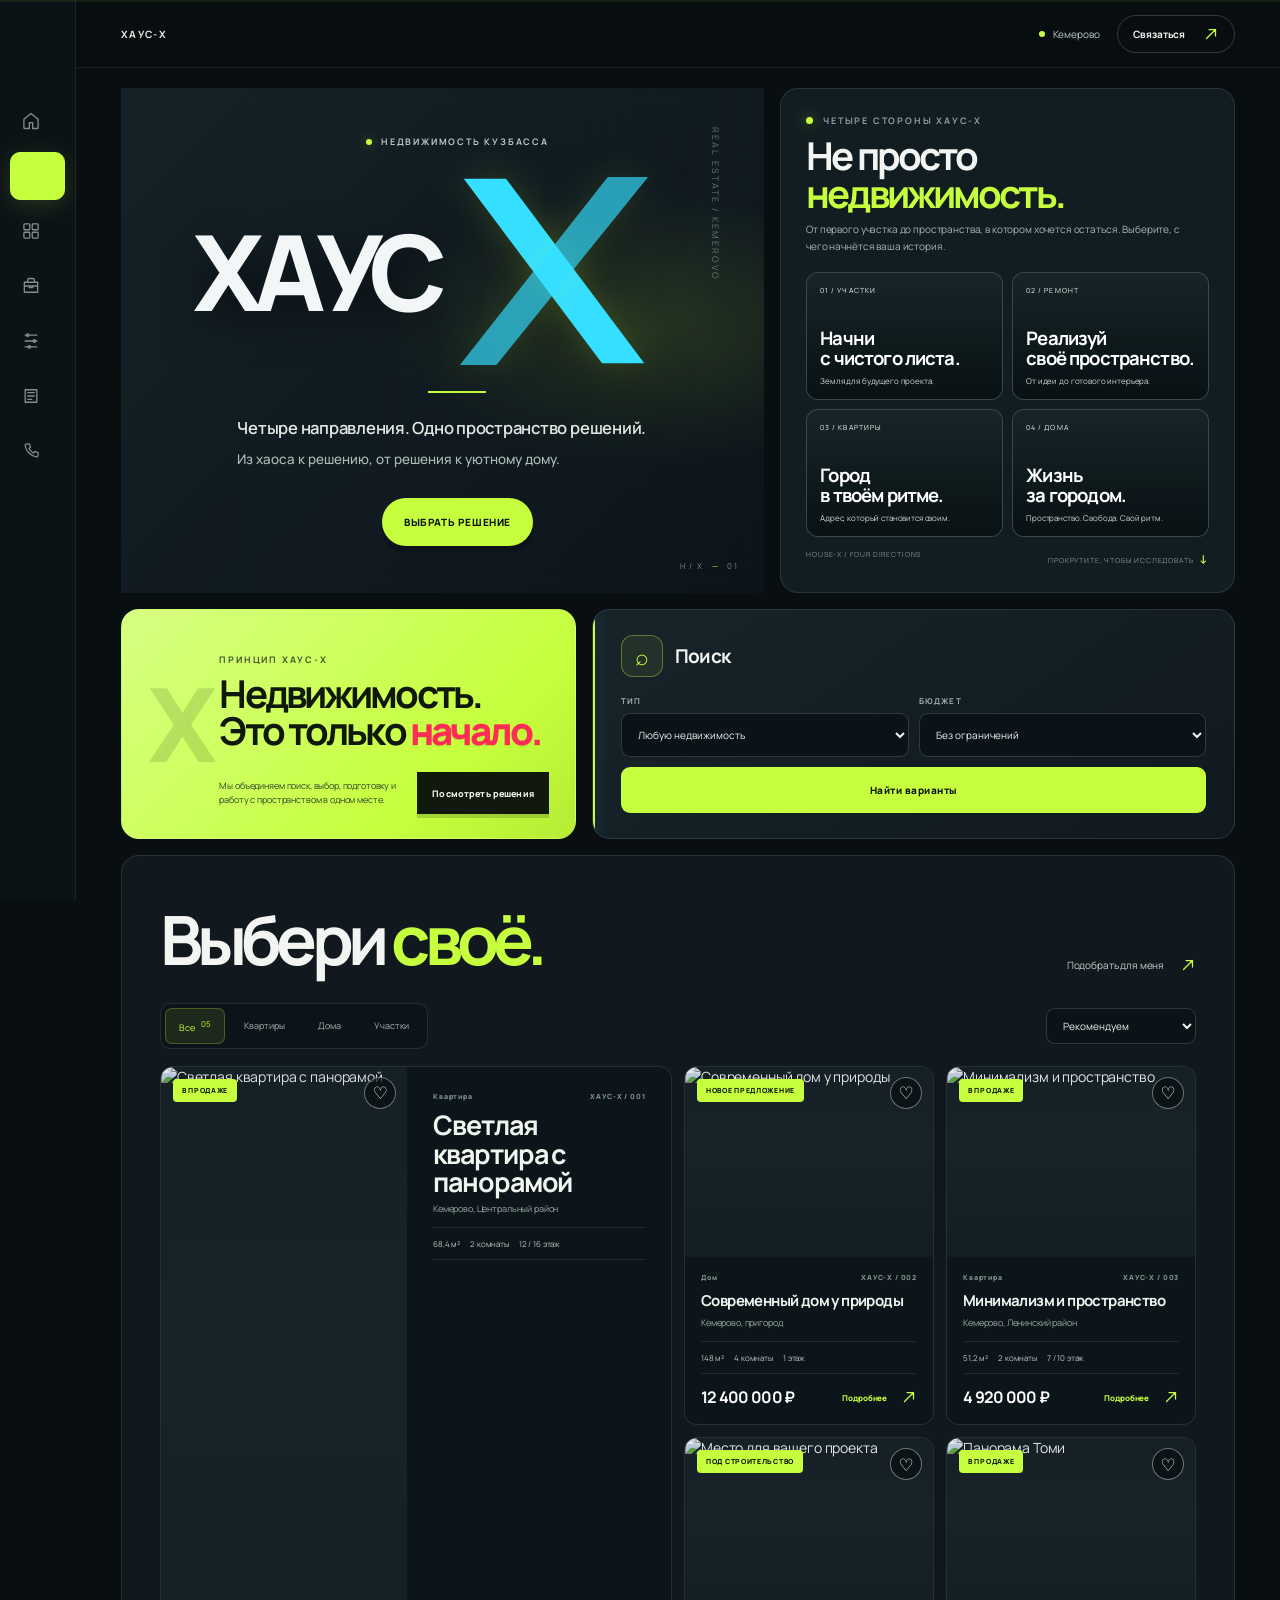
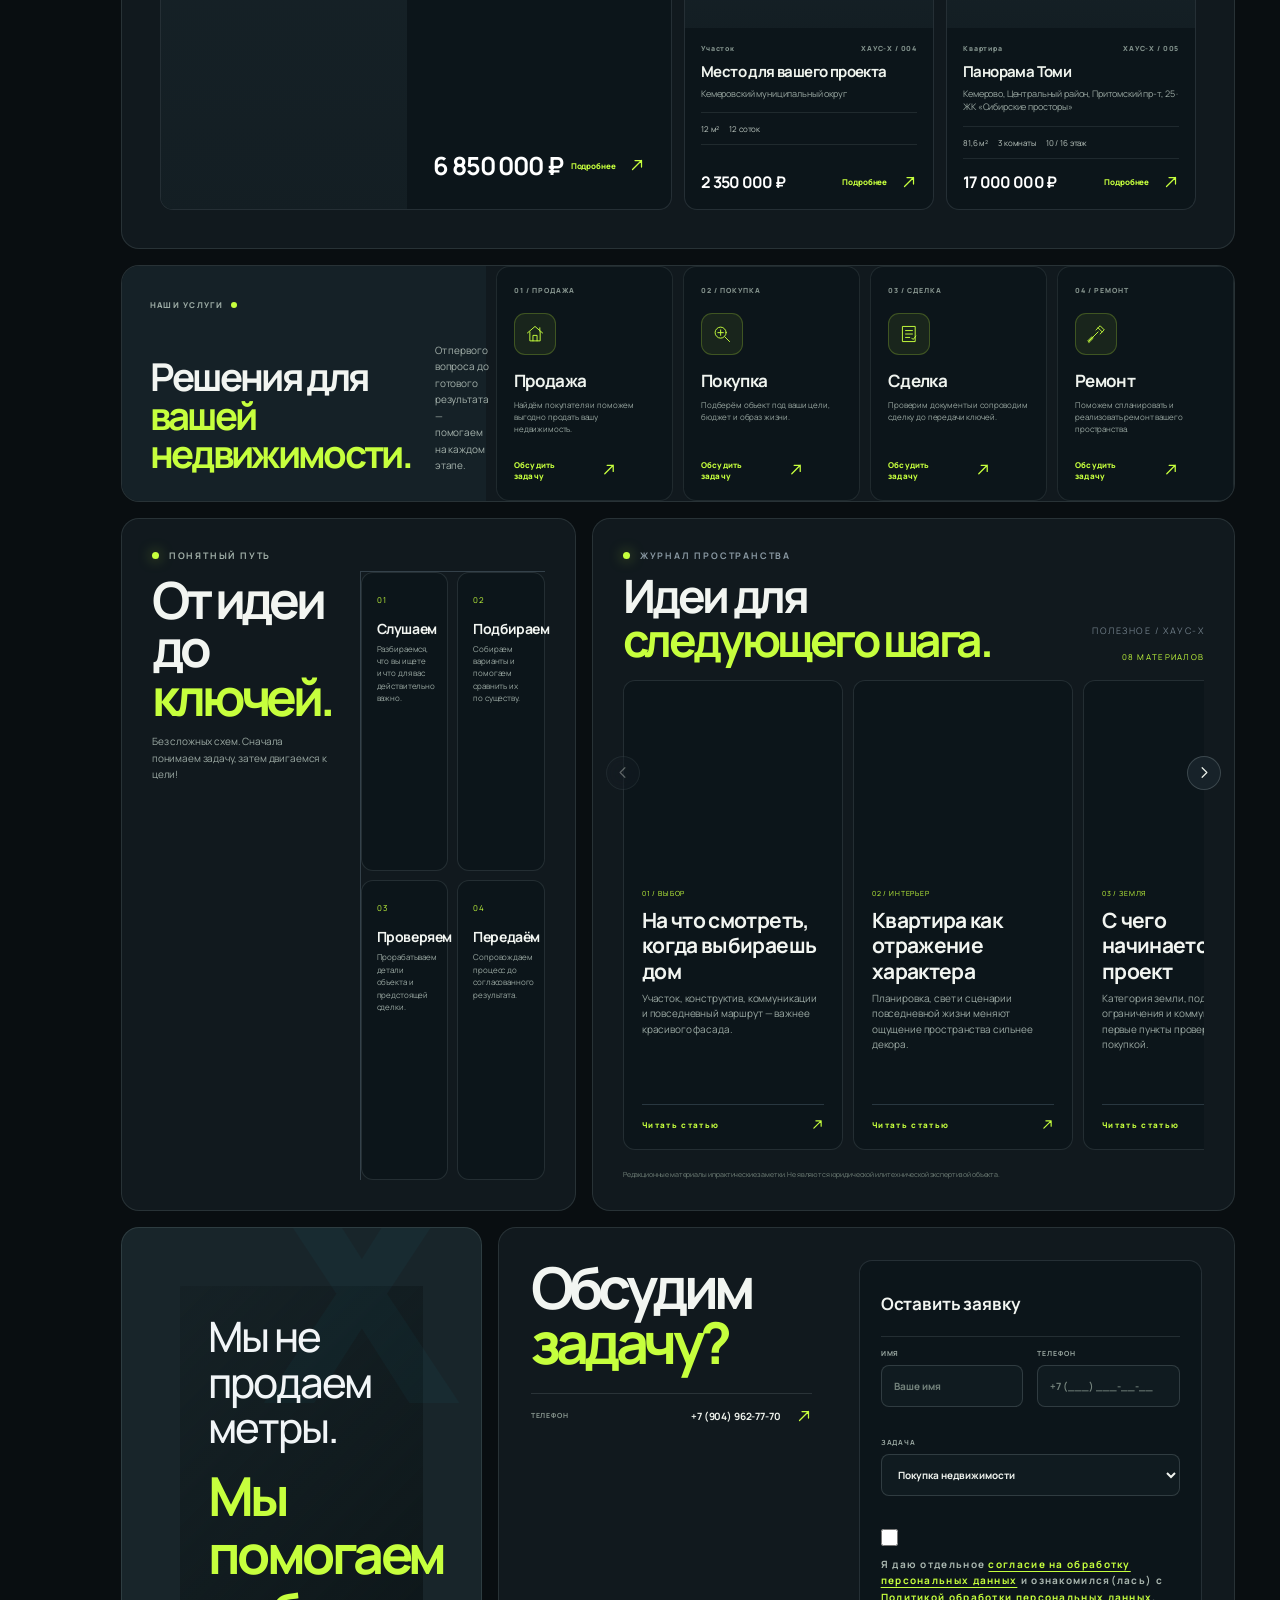
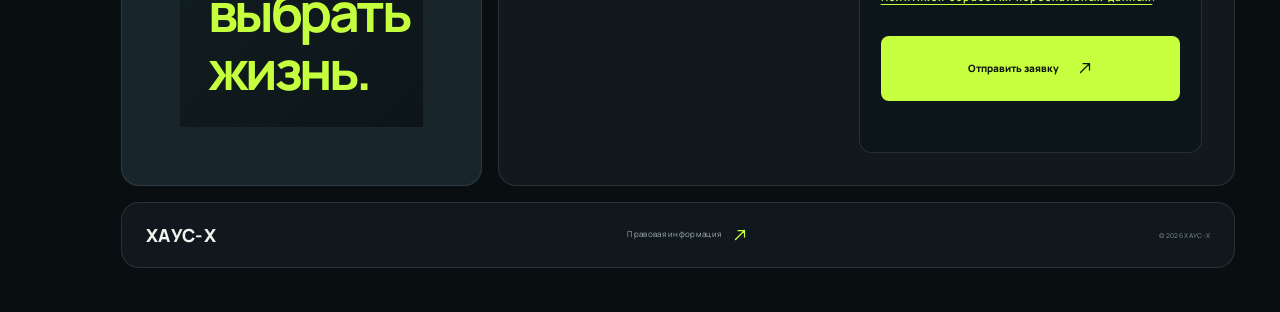
==== index.html @ 945c785b "Убрать отдельную кнопку со стрелкой из бокового меню" ====
<!doctype html>
<html lang="ru">
<head>
<meta charset="utf-8"><meta name="viewport" content="width=device-width, initial-scale=1">
<meta name="theme-color" content="#090e11">
<meta name="description" content="ХАУС-X — недвижимость в Кемерово и Кузбассе: покупка и продажа квартир, домов и земельных участков, сопровождение сделок и решения для ремонта.">
<meta property="og:type" content="website">
<meta property="og:locale" content="ru_RU">
<meta property="og:site_name" content="ХАУС-X">
<meta property="og:title" content="ХАУС-X — недвижимость в Кемерово и Кузбассе">
<meta property="og:description" content="Квартиры, дома и земельные участки. Помощь с покупкой, продажей, сделками и ремонтом.">
<meta property="og:url" content="https://redline142.github.io/house-x/">
<meta property="og:image:secure_url" content="https://redline142.github.io/house-x/social-preview.svg">
<meta property="og:image:type" content="image/svg+xml">
<meta property="og:image:width" content="1200">
<meta property="og:image:height" content="630">
<link rel="canonical" href="https://redline142.github.io/house-x/">
<title>ХАУС-X — недвижимость в Кемерово и Кузбассе: квартиры, дома, участки</title>
<link rel="preconnect" href="https://fonts.googleapis.com"><link rel="preconnect" href="https://fonts.gstatic.com" crossorigin>
<link href="https://fonts.googleapis.com/css2?family=Manrope:wght@400;500;600;700;800&display=swap" rel="stylesheet">
<link rel="stylesheet" href="styles.css?v=20261114-effects1">
<script src="properties.js?v=20261112-01" defer></script><script src="app.js?v=20261114-effects1" defer></script>
</head>
<body>
<div class="app-shell">
<aside class="sidebar">
 <a class="brand" href="#" aria-label="ХАУС-X"><span class="brand-word">ХАУС-X</span></a>
 
 <nav class="side-nav" id="mainNav">
  <a class="active" href="#overview"><svg class="nav-icon" viewBox="0 0 24 24" aria-hidden="true"><path d="m3.5 10 8.5-7 8.5 7v10a1 1 0 0 1-1 1h-5.5v-7h-4v7H4.5a1 1 0 0 1-1-1z"/></svg><span class="nav-label">Обзор</span> <span class="nav-dot"></span></a>
  <a href="#directions"><svg class="nav-icon" viewBox="0 0 24 24" aria-hidden="true"><circle cx="12" cy="12" r="8.5"/><path d="m14.8 9.2-2 5.6-5.6 2 2-5.6z"/></svg><span class="nav-label">Направления</span></a>
  <a href="#catalog"><svg class="nav-icon" viewBox="0 0 24 24" aria-hidden="true"><rect x="3.5" y="3.5" width="7" height="7" rx="1"/><rect x="13.5" y="3.5" width="7" height="7" rx="1"/><rect x="3.5" y="13.5" width="7" height="7" rx="1"/><rect x="13.5" y="13.5" width="7" height="7" rx="1"/></svg><span class="nav-label">Каталог</span> <b>05</b></a>
  <a href="#services"><svg class="nav-icon" viewBox="0 0 24 24" aria-hidden="true"><path d="M4 7.5h16v12H4zM8 7.5V5a2 2 0 0 1 2-2h4a2 2 0 0 1 2 2v2.5M4 12h16M10 12v2h4v-2"/></svg><span class="nav-label">Решения</span></a>
  <a href="#process"><svg class="nav-icon" viewBox="0 0 24 24" aria-hidden="true"><path d="M5 5h14M5 12h14M5 19h14"/><circle cx="8" cy="5" r="1.5"/><circle cx="16" cy="12" r="1.5"/><circle cx="10" cy="19" r="1.5"/></svg><span class="nav-label">Как работаем</span></a>
  <a href="#journal"><svg class="nav-icon" viewBox="0 0 24 24" aria-hidden="true"><path d="M5 4.5h14v15H5zM8 8h8M8 12h8M8 16h5"/></svg><span class="nav-label">Идеи</span></a>
  <a href="#contacts"><svg class="nav-icon" viewBox="0 0 24 24" aria-hidden="true"><path d="M7 3.5h3l1.5 4-2 1.5a15 15 0 0 0 5.5 5.5l1.5-2 4 1.5v3a2 2 0 0 1-2.2 2A16.5 16.5 0 0 1 5 5.7 2 2 0 0 1 7 3.5z"/></svg><span class="nav-label">Контакты</span></a>
 </nav>
 <div class="sidebar-bottom">
  <div class="side-help"><span class="online-dot"></span><b>На связи</b></div>
  <a class="side-phone" href="tel:+79049627770">+7 (904) 962-77-70 <svg class="ui-arrow" viewBox="0 0 16 16" aria-hidden="true" focusable="false"><path d="M3.5 12.5 12.5 3.5 M6 3.5h6.5V10" fill="none" stroke="currentColor" stroke-width="1.25" stroke-linecap="round" stroke-linejoin="round"/></svg></a>
  <div class="side-copy">© 2026 ХАУС-Х</div>
 </div>
</aside>
<div class="workspace">
<header class="topbar">
 <button class="menu-toggle" id="menuToggle" aria-label="Открыть меню" aria-expanded="false"><i></i><i></i></button>
 <div class="crumb"><span>ХАУС-Х</span></div>
 <div class="top-actions"><span class="city-chip"><i></i> Кемерово</span><a class="top-contact" href="#contacts">Связаться <svg class="ui-arrow" viewBox="0 0 16 16" aria-hidden="true" focusable="false"><path d="M3.5 12.5 12.5 3.5 M6 3.5h6.5V10" fill="none" stroke="currentColor" stroke-width="1.25" stroke-linecap="round" stroke-linejoin="round"/></svg></a></div>
</header>
<main id="overview" class="bento-home">
<section class="brand-hero brand-hero-centered">
 <div class="brand-hero-glow" aria-hidden="true"></div>
 <div class="brand-hero-copy">
  <span class="live-label"><i></i> НЕДВИЖИМОСТЬ КУЗБАССА</span>
  <h1 class="brand-lockup"><span class="brand-lockup-word">ХАУС</span><span class="photo-x" aria-label="X">
   <svg class="hero-x-mark" viewBox="0 0 100 100" role="img" aria-hidden="true" focusable="false">
    <path class="hero-x-stroke hero-x-stroke-a" d="M3 2 H25 L97 98 H75 Z"/>
    <path class="hero-x-stroke hero-x-stroke-b" d="M78 1 H99 L20 99 H1 Z"/>
   </svg>
  </span></h1>
  <span class="brand-hero-rule" aria-hidden="true"></span>
  <p>Четыре направления. Одно пространство решений.</p>
  <div class="brand-hero-tagline">Из хаоса к решению, от решения к уютному дому.</div>
  <a class="neon-button" href="#catalog">ВЫБРАТЬ РЕШЕНИЕ</a>
 </div>
 <span class="brand-hero-index" aria-hidden="true">H / X <i>—</i> 01</span>
</section>
<section class="direction-universe" id="directions">
 <div class="universe-heading"><div><span class="eyebrow"><i></i> ЧЕТЫРЕ СТОРОНЫ ХАУС-X</span><h2>Не просто<br><em>недвижимость.</em></h2></div><p>От первого участка до пространства, в котором хочется остаться. Выберите, с чего начнётся ваша история.</p></div>
 <div class="universe-grid">
  <a class="universe-card universe-land" href="#services"><span class="universe-index">01 / УЧАСТКИ</span><div><b>Начни<br>с чистого листа.</b><small>Земля для будущего проекта.</small></div></a>
  <a class="universe-card universe-reno" href="#services"><span class="universe-index">02 / РЕМОНТ</span><div><b>Реализуй<br>своё пространство.</b><small>От идеи до готового интерьера.</small></div></a>
  <a class="universe-card universe-flat" href="#catalog"><span class="universe-index">03 / КВАРТИРЫ</span><div><b>Город<br>в твоём ритме.</b><small>Адрес, который становится своим.</small></div></a>
  <a class="universe-card universe-house" href="#catalog"><span class="universe-index">04 / ДОМА</span><div><b>Жизнь<br>за городом.</b><small>Пространство. Свобода. Свой ритм.</small></div></a>
 </div>
 <div class="universe-foot"><span>HOUSE-X / FOUR DIRECTIONS</span><span>ПРОКРУТИТЕ, ЧТОБЫ ИССЛЕДОВАТЬ <b>↓</b></span></div>
</section>
<section class="manifesto-band">
 <div class="manifesto-mark">X</div><div class="manifesto-copy"><span class="eyebrow">ПРИНЦИП ХАУС-X</span><h2>Недвижимость.<br>Это только <em>начало.</em></h2></div><div class="manifesto-aside"><p>Мы объединяем поиск, выбор, подготовку и работу с пространством в одном месте.</p><a class="manifesto-cta" href="#services">Посмотреть решения</a></div>
</section>
<section class="quick-panel" aria-label="Быстрый поиск">
 <div class="quick-title"><span class="panel-icon">⌕</span><b>Поиск</b></div>
 <form class="quick-search" id="quickSearch">
  <label><small>ТИП</small><select id="quickType"><option value="all">Любую недвижимость</option><option value="Квартира">Квартиру</option><option value="Дом">Дом</option><option value="Участок">Участок</option></select></label>
  <label><small>БЮДЖЕТ</small><select id="quickPrice"><option value="all">Без ограничений</option><option value="5000000">До 5 млн ₽</option><option value="10000000">До 10 млн ₽</option><option value="20000000">До 20 млн ₽</option></select></label>
  <button class="search-submit" type="submit">Найти варианты</button>
 </form>
</section>
<section class="catalog-section" id="catalog">
 <div class="section-top"><div><h2>Выбери <em>своё.</em></h2></div><a class="all-link" href="#contacts">Подобрать для меня <svg class="ui-arrow" viewBox="0 0 16 16" aria-hidden="true" focusable="false"><path d="M3.5 12.5 12.5 3.5 M6 3.5h6.5V10" fill="none" stroke="currentColor" stroke-width="1.25" stroke-linecap="round" stroke-linejoin="round"/></svg></a></div>
 <div class="catalog-controls"><div class="filter-tabs" id="filterTabs"><button class="active" data-filter="all">Все <sup>05</sup></button><button data-filter="Квартира">Квартиры</button><button data-filter="Дом">Дома</button><button data-filter="Участок">Участки</button></div><div class="sort-wrap"><select id="sortSelect"><option value="default">Рекомендуем</option><option value="cheap">Сначала дешевле</option><option value="expensive">Сначала дороже</option></select></div></div>
 <div class="property-grid" id="propertyGrid"></div>
 
</section>
<section class="service-row" id="services">
 <div class="service-intro">
  <span class="service-kicker">НАШИ УСЛУГИ <i></i></span>
  <h2>Решения для<br><em>вашей недвижимости.</em></h2>
  <p>От первого вопроса до готового результата — помогаем на каждом этапе.</p>
 </div>
 <a class="service-tile" href="#contacts">
  <span class="service-number">01 / ПРОДАЖА</span>
  <span class="service-icon"><svg viewBox="0 0 32 32" aria-hidden="true"><path d="M5 14.5 16 5l11 9.5M8.5 13v13h15V13M13 26v-8h6v8M23 7v5"/></svg></span>
  <b>Продажа</b><small>Найдём покупателя и поможем выгодно продать вашу недвижимость.</small>
  <span class="service-link">Обсудить задачу <svg class="ui-arrow" viewBox="0 0 16 16" aria-hidden="true" focusable="false"><path d="M3.5 12.5 12.5 3.5 M6 3.5h6.5V10" fill="none" stroke="currentColor" stroke-width="1.25" stroke-linecap="round" stroke-linejoin="round"/></svg></span>
 </a>
 <a class="service-tile" href="#contacts">
  <span class="service-number">02 / ПОКУПКА</span>
  <span class="service-icon"><svg viewBox="0 0 32 32" aria-hidden="true"><circle cx="14" cy="14" r="8"/><path d="m20 20 7 7M14 10v8M10 14h8"/></svg></span>
  <b>Покупка</b><small>Подберём объект под ваши цели, бюджет и образ жизни.</small>
  <span class="service-link">Обсудить задачу <svg class="ui-arrow" viewBox="0 0 16 16" aria-hidden="true" focusable="false"><path d="M3.5 12.5 12.5 3.5 M6 3.5h6.5V10" fill="none" stroke="currentColor" stroke-width="1.25" stroke-linecap="round" stroke-linejoin="round"/></svg></span>
 </a>
 <a class="service-tile" href="#contacts">
  <span class="service-number">03 / СДЕЛКА</span>
  <span class="service-icon"><svg viewBox="0 0 32 32" aria-hidden="true"><path d="M7 5h18v22H7zM11 11h10M11 16h10M11 21h6M20 22l2 2 4-5"/></svg></span>
  <b>Сделка</b><small>Проверим документы и сопроводим сделку до передачи ключей.</small>
  <span class="service-link">Обсудить задачу <svg class="ui-arrow" viewBox="0 0 16 16" aria-hidden="true" focusable="false"><path d="M3.5 12.5 12.5 3.5 M6 3.5h6.5V10" fill="none" stroke="currentColor" stroke-width="1.25" stroke-linecap="round" stroke-linejoin="round"/></svg></span>
 </a>
 <a class="service-tile" href="#contacts">
  <span class="service-number">04 / РЕМОНТ</span>
  <span class="service-icon"><svg viewBox="0 0 32 32" aria-hidden="true"><path d="m19 7 6 6M6 26l13-13M16 10l6-6 6 6-6 6M5 27l-1-1 6-6 2 2-6 6z"/></svg></span>
  <b>Ремонт</b><small>Поможем спланировать и реализовать ремонт вашего пространства.</small>
  <span class="service-link">Обсудить задачу <svg class="ui-arrow" viewBox="0 0 16 16" aria-hidden="true" focusable="false"><path d="M3.5 12.5 12.5 3.5 M6 3.5h6.5V10" fill="none" stroke="currentColor" stroke-width="1.25" stroke-linecap="round" stroke-linejoin="round"/></svg></span>
 </a>
</section>
<section class="process-section" id="process">
 <div class="process-head"><span class="eyebrow"><i></i> ПОНЯТНЫЙ ПУТЬ</span><h2>От идеи<br>до <em>ключей.</em></h2><p>Без сложных схем. Сначала понимаем задачу, затем двигаемся к цели!</p></div>
 <div class="process-steps">
  <article><span>01</span><h3>Слушаем</h3><p>Разбираемся, что вы ищете и что для вас действительно важно.</p></article>
  <article><span>02</span><h3>Подбираем</h3><p>Собираем варианты и помогаем сравнить их по существу.</p></article>
  <article><span>03</span><h3>Проверяем</h3><p>Прорабатываем детали объекта и предстоящей сделки.</p></article>
  <article><span>04</span><h3>Передаём</h3><p>Сопровождаем процесс до согласованного результата.</p></article>
 </div>
</section>
<section class="journal-section" id="journal">
 <div class="journal-top"><div><span class="eyebrow"><i></i> ЖУРНАЛ ПРОСТРАНСТВА</span><a href="journal/" aria-label="Открыть все статьи журнала ХАУС-X" style="display:inline-block;color:inherit;text-decoration:none"><h2>Идеи для<br><em>следующего шага.</em></h2></a></div><div class="journal-tools"><span class="journal-note">ПОЛЕЗНОЕ / ХАУС-X</span><span class="journal-count" id="journalCount">08 МАТЕРИАЛОВ</span></div></div>
 <div class="journal-carousel" aria-label="Статьи журнала ХАУС-X">
  <button class="journal-control journal-prev" id="journalPrev" type="button" aria-label="Предыдущие статьи"><svg viewBox="0 0 24 24" aria-hidden="true"><path d="m15 18-6-6 6-6"/></svg></button>
  <div class="journal-track" id="journalTrack" tabindex="0"></div>
  <button class="journal-control journal-next" id="journalNext" type="button" aria-label="Следующие статьи"><svg viewBox="0 0 24 24" aria-hidden="true"><path d="m9 18 6-6-6-6"/></svg></button>
 </div>
 <div class="journal-disclaimer">Редакционные материалы и практические заметки. Не являются юридической или технической экспертизой объекта.</div>
</section>
<section class="about-strip" id="about"><div class="about-message"><h2><span>Мы не продаем метры.</span><em>Мы помогаем выбрать жизнь.</em></h2></div></section>
<section class="contact-panel" id="contacts">
 <div class="contact-copy"><h2>Обсудим <em>задачу?</em></h2><div class="contact-line"><span>ТЕЛЕФОН</span><a href="tel:+79049627770">+7 (904) 962-77-70 <svg class="ui-arrow" viewBox="0 0 16 16" aria-hidden="true" focusable="false"><path d="M3.5 12.5 12.5 3.5 M6 3.5h6.5V10" fill="none" stroke="currentColor" stroke-width="1.25" stroke-linecap="round" stroke-linejoin="round"/></svg></a></div></div>
 <form class="contact-form" id="contactForm"><div class="form-heading"><b>Оставить заявку</b></div><label>ИМЯ<input name="name" type="text" placeholder="Ваше имя" required minlength="2"></label><label>ТЕЛЕФОН<input name="phone" type="tel" placeholder="+7 (___) ___-__-__" required></label><label>ЗАДАЧА<select name="interest"><option>Покупка недвижимости</option><option>Продажа недвижимости</option><option>Сопровождение сделки</option><option>Другое</option></select></label><label class="form-consent"><input type="checkbox" name="personal_data_consent" required><span>Я даю отдельное <a href="consent.html" target="_blank" rel="noopener">согласие на обработку персональных данных</a> и ознакомился(лась) с <a href="privacy.html" target="_blank" rel="noopener">Политикой обработки персональных данных</a>.</span></label><button class="neon-button form-submit" type="submit">Отправить заявку <svg class="ui-arrow" viewBox="0 0 16 16" aria-hidden="true" focusable="false"><path d="M3.5 12.5 12.5 3.5 M6 3.5h6.5V10" fill="none" stroke="currentColor" stroke-width="1.25" stroke-linecap="round" stroke-linejoin="round"/></svg></button><div class="form-feedback" id="formFeedback" role="status"></div></form>
</section>
<footer class="footer"><div class="footer-brand"><span class="footer-word">ХАУС-X</span></div><a href="legal.html">Правовая информация <svg class="ui-arrow" viewBox="0 0 16 16" aria-hidden="true" focusable="false"><path d="M3.5 12.5 12.5 3.5 M6 3.5h6.5V10" fill="none" stroke="currentColor" stroke-width="1.25" stroke-linecap="round" stroke-linejoin="round"/></svg></a><small>© 2026 ХАУС-Х</small></footer>
</main>
</div>
<button class="back-to-top" id="backToTop" type="button" aria-label="Наверх" title="Наверх"><svg viewBox="0 0 24 24" aria-hidden="true"><path d="m6 14 6-6 6 6"/></svg></button>
<div class="modal" id="propertyModal" aria-hidden="true"><div class="modal-backdrop" data-close></div><div class="modal-panel" role="dialog" aria-modal="true" aria-labelledby="modalTitle"><button class="modal-close" data-close aria-label="Закрыть">×</button><div id="modalContent"></div></div></div>
</body></html>
---- styles.css ----
:root{--bg:#0b0e12;--panel:#12171e;--panel2:#171e26;--line:#252e38;--text:#f1f5f7;--muted:#87939d;--blue:#38d9ff;--acid:#c6ff3d;--font:'Space Grotesk',Manrope,Arial,sans-serif}
*{box-sizing:border-box}html{scroll-behavior:smooth;scroll-padding-top:95px}body{margin:0;background:var(--bg);color:var(--text);font-family:var(--font);font-size:14px;-webkit-font-smoothing:antialiased}a{color:inherit;text-decoration:none}button,input,select,textarea{font:inherit}.app-shell{min-height:100vh}.sidebar{position:fixed;z-index:30;inset:0 auto 0 0;width:244px;background:#0e1217;border-right:1px solid var(--line);padding:29px 20px 20px;display:flex;flex-direction:column}.brand{display:flex;align-items:center;gap:12px;padding:0 5px 48px}.brand-symbol{width:39px;height:39px;border:1px solid var(--blue);color:var(--blue);display:grid;place-items:center;font-size:21px;font-weight:700;position:relative;letter-spacing:-5px;padding-right:4px}.brand-symbol span{color:var(--acid);font-size:15px;position:absolute;right:3px;bottom:2px}.brand-word{font-weight:800;font-size:17px;letter-spacing:.11em}.brand-word>span,.footer-brand>span{color:var(--blue)}.brand-word small,.footer-brand small{display:block;font-size:8px;letter-spacing:.16em;color:#64717c;font-weight:600;margin-top:5px}.side-caption,.section-kicker,.live-label,.feature-kicker,.sort-wrap>span,.catalog-foot,.tile-no,.contact-line>span,.contact-form label,.form-heading span{font-size:9px;letter-spacing:.13em;font-weight:700;color:#73808b}.side-caption{padding:0 10px 15px}.side-nav{display:grid;gap:6px}.side-nav a{height:46px;padding:0 12px;display:flex;align-items:center;gap:13px;color:#8e9aa5;font-size:12px;border:1px solid transparent;transition:.2s}.side-nav a:hover,.side-nav a.active{background:#171f27;border-color:#27343e;color:#fff}.side-nav a.active{box-shadow:inset 2px 0 var(--acid)}.side-nav a i{font-style:normal;font-size:17px;width:20px;text-align:center;color:var(--blue)}.side-nav a b{margin-left:auto;font-size:9px;color:var(--acid);background:#c6ff3d14;padding:4px 6px}.nav-dot{width:6px;height:6px;background:var(--acid);border-radius:50%;margin-left:auto}.sidebar-bottom{margin-top:auto}.side-help{display:flex;align-items:center;gap:10px;padding:14px 11px;border:1px solid var(--line);background:#121820}.online-dot,.city-chip i,.live-label i,.catalog-foot i{width:7px;height:7px;border-radius:50%;background:var(--acid);box-shadow:0 0 10px #c6ff3d88;display:inline-block}.side-help b,.side-help small{display:block}.side-help b{font-size:11px}.side-help small{font-size:9px;color:var(--muted);margin-top:3px}.side-phone{display:flex;justify-content:space-between;padding:17px 4px 15px;font-size:11px;font-weight:700}.side-phone span{color:var(--blue)}.side-copy{padding:13px 4px 0;border-top:1px solid var(--line);font-size:8px;color:#65717b;letter-spacing:.1em}.workspace{margin-left:244px;min-height:100vh}.topbar{height:76px;border-bottom:1px solid var(--line);display:flex;align-items:center;justify-content:space-between;padding:0 4.2%;background:#0e1217;position:sticky;top:0;z-index:20}.crumb{font-size:11px;color:#9aa6b0}.crumb span{color:#fff;font-weight:700}.crumb b{color:#46515b;padding:0 10px}.top-actions{display:flex;align-items:center;gap:22px}.city-chip{font-size:10px;color:#a9b4bc;display:flex;align-items:center;gap:8px}.city-chip i{width:6px;height:6px}.top-contact{font-size:10px;font-weight:700;border:1px solid #34414b;padding:10px 14px}.top-contact span{color:var(--blue);padding-left:9px}.menu-toggle{display:none}main{max-width:1600px;margin:0 auto;padding:0 4.2%}.welcome-grid{display:grid;grid-template-columns:1.55fr .85fr;gap:14px;padding-top:25px}.welcome-card{min-height:370px;background:#121a22;border:1px solid #26343d;position:relative;overflow:hidden;padding:36px 40px}.welcome-top{display:flex;justify-content:space-between;position:relative;z-index:2}.live-label{color:#a4b1ba;display:flex;align-items:center;gap:9px}.live-label i{width:6px;height:6px}.welcome-index{font-size:9px;color:#61717d;letter-spacing:.15em}.welcome-card h1{font-size:clamp(49px,6vw,82px);line-height:.95;letter-spacing:-.075em;margin:47px 0 15px;position:relative;z-index:2;font-weight:700}.welcome-card h1 span{color:var(--blue)}.welcome-card p{font-size:12px;line-height:1.7;color:#9aa8b2;margin:0;position:relative;z-index:2}.neon-button{display:inline-flex;align-items:center;gap:30px;background:var(--acid);color:#10150d;padding:15px 18px;font-size:10px;font-weight:800;border:0;cursor:pointer;transition:transform .2s,box-shadow .2s;position:relative;z-index:2}.neon-button:hover{transform:translateY(-2px);box-shadow:0 0 25px #c6ff3d35}.neon-button b{font-size:17px;font-weight:500}.welcome-card>.neon-button{margin-top:24px}.welcome-orbit{position:absolute;border:1px solid #36d9ff20;border-radius:50%;width:390px;height:390px;right:-80px;top:30px}.orbit-two{width:280px;height:280px;right:-25px;top:85px;border-color:#c6ff3d1c}.welcome-cross{position:absolute;right:75px;top:90px;color:var(--acid);font-size:32px;opacity:.8}.side-feature{position:relative;min-height:370px;overflow:hidden;background:#26343a}.feature-photo{position:absolute;inset:0;background:url('https://images.unsplash.com/photo-1600607687939-ce8a6c25118c?auto=format&fit=crop&w=1000&q=85') center/cover;filter:saturate(.65)}.feature-overlay{position:absolute;inset:0;background:linear-gradient(0deg,#0b1117ed 0%,#0b111750 70%,#0b111730)}.feature-content{position:absolute;inset:auto 25px 26px}.feature-kicker{color:var(--blue)}.feature-content strong{display:block;font-size:30px;line-height:1.07;letter-spacing:-.05em;margin:14px 0 19px}.feature-content strong em{font-style:normal;color:var(--acid)}.feature-content>a{font-size:10px;font-weight:700}.feature-content>a b{color:var(--blue);padding-left:8px}.feature-mark{position:absolute;right:20px;top:20px;font-size:10px;letter-spacing:.15em;color:#fff;background:#0b111788;padding:8px}.quick-panel{margin-top:15px;padding:21px 24px;background:#141a21;border:1px solid var(--line);display:grid;grid-template-columns:230px 1fr;gap:24px;align-items:center}.quick-title{display:flex;align-items:center;gap:13px}.panel-icon{width:38px;height:38px;border:1px solid #31515c;color:var(--blue);display:grid;place-items:center;font-size:25px}.quick-title b,.quick-title small{display:block}.quick-title b{font-size:13px}.quick-title small{font-size:9px;color:var(--muted);margin-top:5px}.quick-search{display:grid;grid-template-columns:1fr 1fr auto;gap:12px;align-items:end}.quick-search label{display:flex;flex-direction:column;gap:7px}.quick-search label small{font-size:8px;color:#71808b;letter-spacing:.13em;font-weight:700}.quick-search select,.sort-wrap select{height:42px;width:100%;background:#0d1217;border:1px solid #303a44;color:#e3e9ed;padding:0 12px;outline:0;font-size:11px}.quick-search select:focus,.sort-wrap select:focus{border-color:var(--blue)}.search-submit{height:42px;border:0;background:var(--blue);color:#061218;padding:0 17px;font-size:10px;font-weight:800;cursor:pointer;display:flex;align-items:center;gap:23px}.search-submit b{font-size:16px}.catalog-section{padding:72px 0 54px}.section-top{display:flex;align-items:flex-end;justify-content:space-between;margin-bottom:26px}.section-kicker{display:flex;align-items:center;gap:9px;color:#82909b}.section-kicker>span{height:2px;width:18px;background:var(--acid)}h2{font-size:clamp(32px,4vw,48px);letter-spacing:-.065em;line-height:1.04;margin:14px 0 8px}.section-top h2 em,.service-intro h2 em,.about-strip h2 em,.contact-copy h2 em{font-style:normal;color:var(--blue)}.section-top p,.service-intro p,.contact-copy>p{font-size:11px;color:#82909b;line-height:1.7;margin:0}.all-link{font-size:10px;color:#87949e;padding-bottom:6px}.all-link b{color:var(--acid);padding-left:8px}.catalog-controls{display:flex;align-items:center;justify-content:space-between;border-bottom:1px solid var(--line);margin-bottom:17px}.filter-tabs{display:flex;gap:7px}.filter-tabs button{background:transparent;border:1px solid transparent;color:#87939d;padding:10px 13px;font-size:10px;cursor:pointer}.filter-tabs button.active{color:var(--acid);border-color:#3b4c31;background:#c6ff3d0c}.filter-tabs sup{font-size:8px;margin-left:4px}.sort-wrap{display:flex;align-items:center;gap:10px}.sort-wrap>span{font-size:8px}.sort-wrap select{height:32px;width:auto;min-width:140px;font-size:9px}.property-grid{display:grid;grid-template-columns:repeat(3,minmax(0,1fr));gap:14px}.property-card{background:#141a21;border:1px solid #27313a;min-width:0;cursor:pointer;transition:border-color .2s,transform .2s;position:relative}.property-card:hover{border-color:#4a8491;transform:translateY(-3px)}.property-image{height:190px;position:relative;overflow:hidden;background:#1e2930}.property-image img{width:100%;height:100%;object-fit:cover;filter:saturate(.75);transition:transform .4s}.property-card:hover .property-image img{transform:scale(1.04)}.property-tag{position:absolute;left:12px;top:12px;background:var(--acid);color:#0b1008;font-size:8px;font-weight:800;padding:7px 9px;text-transform:uppercase}.property-fav{position:absolute;right:11px;top:10px;width:31px;height:31px;background:#0b1117d9;border:1px solid #64727a;color:#fff;font-size:18px;cursor:pointer}.property-fav.selected{color:var(--acid);border-color:var(--acid)}.property-info{padding:17px 17px 16px}.property-meta{display:flex;justify-content:space-between;color:#71808b;font-size:8px;font-weight:700;letter-spacing:.1em}.property-title{font-size:16px;letter-spacing:-.04em;margin:11px 0 5px}.property-location{font-size:9px;color:#8b98a2}.property-specs{display:flex;gap:14px;border-top:1px solid #27313a;border-bottom:1px solid #27313a;padding:11px 0;margin:13px 0;color:#9eabb4;font-size:9px}.property-price-row{display:flex;align-items:center;justify-content:space-between}.property-price{font-size:16px;letter-spacing:-.04em}.property-more{font-size:9px;color:var(--blue);font-weight:700}.catalog-foot{display:flex;justify-content:space-between;margin-top:19px;color:#64727d;font-size:8px}.catalog-foot i{width:5px;height:5px;margin-right:7px}.catalog-foot b{color:var(--acid);padding-left:6px}.empty-state{grid-column:1/-1;padding:40px;border:1px dashed #34424d;color:#9aa7b1;text-align:center;font-size:12px}.service-row{display:grid;grid-template-columns:1.3fr repeat(3,1fr);gap:10px;padding:30px 0 60px;border-top:1px solid var(--line)}.service-intro{padding:9px 22px 0 0}.service-intro h2{font-size:34px}.service-intro p{max-width:260px;margin-top:12px}.service-tile{min-height:174px;padding:17px;background:#141a21;border:1px solid #27313a;position:relative;display:flex;flex-direction:column;align-items:flex-start;transition:border-color .2s}.service-tile:hover{border-color:var(--acid)}.tile-no{font-size:8px}.service-tile>i{font-style:normal;color:var(--blue);font-size:26px;margin:12px 0}.service-tile>b{font-size:14px}.service-tile>small{font-size:9px;color:#83909a;margin-top:5px}.tile-arrow{position:absolute;right:15px;bottom:14px;color:var(--acid)}.about-strip{display:grid;grid-template-columns:90px 1fr 1fr;gap:22px;align-items:center;padding:28px 30px;background:#111820;border:1px solid #28343e;margin-bottom:60px}.about-stamp{width:68px;height:68px;border:1px solid var(--blue);color:var(--blue);display:grid;place-items:center;font-size:24px;font-weight:700;letter-spacing:-.1em}.about-stamp span{color:var(--acid)}.about-strip h2{font-size:29px;margin-bottom:0}.about-strip>p{font-size:10px;line-height:1.8;color:#8c99a3;margin:0}.contact-panel{display:grid;grid-template-columns:1fr 1fr;gap:10%;padding:44px;background:#121a21;border:1px solid #293842;margin-bottom:35px}.contact-copy h2{font-size:45px}.contact-copy>p{max-width:350px;margin:14px 0 28px}.contact-line{display:flex;justify-content:space-between;max-width:330px;padding:13px 0;border-top:1px solid #2a353e}.contact-line>span{font-size:8px}.contact-line>a,.contact-line>b{font-size:10px}.contact-line>a{color:var(--blue)}.contact-form{display:grid;grid-template-columns:1fr 1fr;gap:12px 14px}.form-heading{grid-column:1/-1;display:flex;justify-content:space-between;align-items:center;padding-bottom:12px;border-bottom:1px solid #2a353e}.form-heading>b{font-size:16px}.form-heading span{font-size:8px;color:var(--acid)}.contact-form label{display:flex;flex-direction:column;gap:7px;font-size:8px}.contact-form label:nth-of-type(3),.contact-form label:nth-of-type(4){grid-column:1/-1}.contact-form input,.contact-form select,.contact-form textarea{width:100%;background:#0b1117;border:1px solid #303b45;color:#e7edf1;padding:11px;outline:0;font-size:10px;resize:vertical}.contact-form input:focus,.contact-form select:focus,.contact-form textarea:focus{border-color:var(--blue)}.form-submit{grid-column:1/-1;justify-content:space-between}.form-note,.form-feedback{grid-column:1/-1;font-size:8px;color:#6f7d87;line-height:1.6;margin:0}.form-feedback{color:var(--acid)}.footer{border-top:1px solid var(--line);padding:24px 0 30px;display:flex;align-items:center;justify-content:space-between;color:#63717b;font-size:8px;letter-spacing:.1em}.footer-brand{font-size:16px;font-weight:800;color:#fff;letter-spacing:.1em}.footer-brand small{font-size:7px}.footer>a{color:#82909b}.modal{position:fixed;inset:0;z-index:80;display:none;align-items:center;justify-content:center;padding:20px}.modal.open{display:flex}.modal-backdrop{position:absolute;inset:0;background:#020609d9;backdrop-filter:blur(7px)}.modal-panel{position:relative;width:min(760px,100%);max-height:90vh;overflow:auto;background:#121a21;border:1px solid #3a4b56}.modal-close{position:absolute;right:12px;top:12px;z-index:2;width:36px;height:36px;border:1px solid #4a5963;background:#0c1218;color:#fff;font-size:23px;cursor:pointer}.modal-hero{height:290px}.modal-hero img{width:100%;height:100%;object-fit:cover}.modal-body{padding:25px 30px 30px}.modal-body h2{font-size:32px}.modal-body p{font-size:11px;line-height:1.8;color:#9aa7b0}.modal-facts{display:flex;gap:18px;padding:14px 0;border-block:1px solid #2a353e;font-size:10px;color:#aab5bd}.modal-price{font-size:23px;font-weight:700;margin:16px 0}.modal-actions{display:flex;gap:18px;align-items:center;margin-top:20px}.modal-actions .btn{background:var(--acid);color:#111;padding:13px 17px;font-size:10px}.modal-actions .phone-action{font-size:10px;color:var(--blue)}.no-scroll{overflow:hidden}
@media(max-width:1100px){.sidebar{width:210px}.workspace{margin-left:210px}.welcome-card{padding:29px}.welcome-card h1{font-size:60px}.quick-panel{grid-template-columns:1fr;gap:15px}.service-row{grid-template-columns:repeat(3,1fr)}.service-intro{grid-column:1/-1}.about-strip{grid-template-columns:70px 1fr}.about-strip>p{grid-column:2}.contact-panel{gap:5%;padding:30px}}
@media(max-width:760px){.sidebar{transform:translateX(-100%);transition:transform .25s;width:260px;box-shadow:20px 0 50px #0008}.sidebar.open{transform:translateX(0)}.workspace{margin-left:0}.topbar{height:64px;padding:0 18px}.menu-toggle{display:flex;flex-direction:column;gap:5px;background:none;border:0;padding:8px}.menu-toggle i{width:20px;height:2px;background:var(--blue)}.crumb{font-size:9px}.top-actions{gap:10px}.city-chip{font-size:0}.city-chip i{width:7px;height:7px}.top-contact{padding:8px 10px;font-size:9px}main{padding:0 16px}.welcome-grid{grid-template-columns:1fr;padding-top:14px;gap:10px}.welcome-card{min-height:350px;padding:25px}.welcome-card h1{font-size:clamp(52px,12vw,75px);margin-top:48px}.welcome-orbit{right:-190px}.welcome-cross{right:35px}.side-feature{min-height:235px}.feature-content{left:20px;bottom:20px}.feature-content strong{font-size:25px}.quick-panel{padding:18px}.quick-search{grid-template-columns:1fr 1fr}.search-submit{grid-column:1/-1;justify-content:space-between}.catalog-section{padding:53px 0 35px}.section-top{align-items:flex-start;flex-direction:column;gap:15px}.section-top h2{font-size:39px}.all-link{font-size:9px}.catalog-controls{align-items:flex-start;flex-direction:column;gap:10px;padding-bottom:12px}.filter-tabs{width:100%;overflow:auto}.filter-tabs button{white-space:nowrap;padding:9px 10px}.sort-wrap{align-self:flex-end}.property-grid{grid-template-columns:1fr 1fr;gap:9px}.property-image{height:145px}.property-info{padding:12px}.property-title{font-size:13px;line-height:1.3}.property-location{font-size:8px;min-height:22px}.property-specs{gap:7px;font-size:8px;flex-wrap:wrap;padding:9px 0;margin:10px 0}.property-price{font-size:13px}.property-more{font-size:8px}.property-meta{font-size:7px}.property-tag{font-size:7px;padding:5px 7px}.property-fav{width:27px;height:27px}.catalog-foot{font-size:7px}.service-row{grid-template-columns:1fr 1fr;padding:25px 0 40px}.service-intro{grid-column:1/-1}.service-intro h2{font-size:31px}.service-tile{min-height:155px}.about-strip{grid-template-columns:1fr;gap:14px;padding:23px}.about-stamp{width:53px;height:53px;font-size:19px}.about-strip>p{grid-column:auto}.about-strip h2{font-size:25px}.contact-panel{grid-template-columns:1fr;gap:28px;padding:23px}.contact-copy h2{font-size:39px}.contact-form{gap:10px}.footer{flex-wrap:wrap;gap:17px}.footer-brand{width:100%}.footer>span{width:100%}.modal{padding:10px}.modal-hero{height:200px}.modal-body{padding:20px}.modal-body h2{font-size:25px}.modal-actions{align-items:flex-start;flex-direction:column}}
@media(max-width:390px){.property-grid{grid-template-columns:1fr}.property-image{height:190px}.quick-search{grid-template-columns:1fr}.search-submit{grid-column:auto}.welcome-card h1{font-size:51px}.crumb b{padding:0 5px}}

/* Cleaner, quieter interface */
.side-help{gap:9px;min-height:43px}.side-help b{font-size:12px}.brand{padding-bottom:58px}
.welcome-card{padding:42px 44px}.welcome-card h1{margin-top:62px;font-size:clamp(58px,6.5vw,88px)}
.quick-panel{grid-template-columns:145px 1fr;padding:19px 22px}.quick-title b{font-size:15px}.quick-search label small{font-size:9px}
.section-top{margin-bottom:22px}.section-top h2,.service-intro h2{font-size:clamp(38px,4.4vw,54px)}
.section-top p,.service-intro p,.contact-copy>p{display:none}
.property-image{height:215px}.property-info{padding:18px}.property-title{font-size:18px;margin:8px 0}.property-location{font-size:11px}
.property-specs{font-size:11px;padding:13px 0;margin:14px 0}.property-price{font-size:19px}.property-more{font-size:10px}.property-meta{display:none}.property-tag{font-size:9px;padding:8px 10px}
.service-row{padding-top:35px}.service-tile{min-height:190px;padding:22px}.service-tile>b{font-size:20px}.service-tile>small{display:none}
.about-strip{padding:35px}.about-strip h2{font-size:clamp(30px,3.5vw,42px)}.contact-panel{padding:38px}.contact-copy h2{font-size:clamp(42px,5vw,60px)}
.contact-form label{font-size:9px}.form-heading b{font-size:20px}.footer>span{display:none}
@media(max-width:900px){.welcome-card{padding:30px 25px}.welcome-card h1{margin-top:48px;font-size:clamp(48px,9vw,70px)}.quick-panel{grid-template-columns:1fr}.quick-title{display:none}}
@media(max-width:760px){.property-image{height:160px}.property-title{font-size:14px}.property-price{font-size:14px}.property-specs{font-size:9px}.service-tile>b{font-size:16px}}

/* ХАУС-Х identity: four service quadrants */
.brand{display:flex;align-items:center;justify-content:space-between;gap:12px;padding:0 5px 48px}
.brand-word{font-size:22px;letter-spacing:.075em;font-weight:800;color:#f1f5f7;white-space:nowrap}
.brand-mark{display:block;width:48px;height:48px;flex:0 0 48px}
.footer-brand{display:flex;align-items:center;gap:12px}
.footer-brand .footer-word{font-size:19px;letter-spacing:.08em;color:#f1f5f7}
.footer-mark{width:38px;height:38px;display:block}
.brand-word>span{color:inherit}
@media(max-width:760px){.brand{padding-bottom:48px}.brand-word{font-size:24px}.brand-mark{width:52px;height:52px;flex-basis:52px}}


/* Brand-led photographic X hero */
.brand{justify-content:flex-start;padding:0 5px 58px}
.brand-word{font-size:23px;letter-spacing:.015em;font-weight:800;color:#f1f5f7}
.brand-mark,.footer-mark{display:none!important}
.brand-hero{min-height:480px;margin-top:25px;padding:58px 5.2%;display:flex;align-items:center;justify-content:space-between;gap:30px;position:relative;overflow:hidden;background:radial-gradient(ellipse at 78% 48%,#182832 0%,#10171e 42%,#0d1218 78%);border:1px solid #26343d}
.brand-hero:after{content:"";position:absolute;inset:0;background:linear-gradient(90deg,#0d1218 0%,#0d1218ee 37%,transparent 75%);pointer-events:none}
.brand-hero-copy{position:relative;z-index:2;max-width:100%}
.brand-hero .live-label{margin-bottom:34px}
.brand-hero h1{display:flex;align-items:center;gap:12px;margin:0;font-size:clamp(76px,11vw,164px);line-height:.82;letter-spacing:-.09em;font-weight:800;white-space:nowrap}
.brand-hero h1>span:first-child{color:#f3f6f7}
.photo-x{position:relative;display:inline-block;width:clamp(110px,15vw,210px);height:clamp(110px,15vw,210px);flex:0 0 auto;letter-spacing:0}
.x-part{position:absolute;inset:0;background-size:cover;background-position:center;overflow:hidden}
.x-part:after{content:"";position:absolute;inset:0;background:linear-gradient(0deg,#061016b8,transparent 75%)}
.x-part b{position:absolute;z-index:2;font-size:clamp(7px,.8vw,11px);letter-spacing:.08em;color:white;text-shadow:0 1px 5px #000;white-space:nowrap}
.x-home{clip-path:polygon(0 0,38% 0,50% 45%,42% 50%,0 18%);background-image:url('https://images.unsplash.com/photo-1600585154340-be6161a56a0c?auto=format&fit=crop&w=600&q=85')}
.x-home b{left:5%;top:8%}
.x-flat{clip-path:polygon(62% 0,100% 0,100% 18%,58% 50%,50% 45%);background-image:url('https://images.unsplash.com/photo-1600210492486-724fe5c67fb0?auto=format&fit=crop&w=600&q=85')}
.x-flat b{right:3%;top:8%}
.x-reno{clip-path:polygon(0 82%,42% 50%,50% 55%,38% 100%,0 100%);background-image:url('https://images.unsplash.com/photo-1621905251189-08b45d6a269e?auto=format&fit=crop&w=600&q=85')}
.x-reno b{left:3%;bottom:7%}
.x-land{clip-path:polygon(58% 50%,100% 82%,100% 100%,62% 100%,50% 55%);background-image:url('https://images.unsplash.com/photo-1500382017468-9049fed747ef?auto=format&fit=crop&w=600&q=85')}
.x-land b{right:3%;bottom:7%}
.brand-hero-copy>p{font-size:15px;color:#a7b3bc;margin:32px 0 0;letter-spacing:.01em}
.brand-hero-copy>.neon-button{margin-top:26px}
.brand-hero-side{position:absolute;right:4%;bottom:30px;z-index:2;display:flex;align-items:flex-end;gap:18px;color:#dce5e9;font-size:9px;letter-spacing:.13em;line-height:1.7;text-align:right}
.hero-side-number{color:var(--acid);font-size:11px}
.brand-hero-side i{font-style:normal;color:var(--blue);font-size:22px}
.footer-brand .footer-word{font-size:19px;letter-spacing:.02em}
@media(max-width:900px){.brand-hero{min-height:410px;padding:42px 28px}.brand-hero h1{font-size:clamp(65px,12vw,110px)}.photo-x{width:clamp(95px,17vw,150px);height:clamp(95px,17vw,150px)}.brand-hero-side{display:none}}
@media(max-width:600px){.brand-hero{min-height:360px;padding:34px 20px;align-items:flex-start}.brand-hero h1{font-size:clamp(48px,12vw,75px);gap:7px}.photo-x{width:clamp(75px,19vw,112px);height:clamp(75px,19vw,112px)}.brand-hero .live-label{margin-bottom:48px;font-size:8px}.brand-hero-copy>p{font-size:12px;margin-top:24px}.brand-hero-copy>.neon-button{margin-top:20px}}


/* HOUSE-X / BOLD EDITORIAL EXPERIENCE */
:root{--acid:#caff35;--blue:#35dfff}
.brand-hero{
  min-height:610px;margin-top:18px;padding:58px 4.5%;
  background:
    radial-gradient(ellipse at var(--mx,76%) var(--my,48%),rgba(53,223,255,.13),transparent 32%),
    linear-gradient(115deg,#0a0e12 0%,#111a21 56%,#0b1116 100%);
  border:1px solid #293741;isolation:isolate;
}
.brand-hero:before{
  content:"";position:absolute;inset:0;z-index:-1;opacity:.18;pointer-events:none;
  background-image:linear-gradient(rgba(255,255,255,.035) 1px,transparent 1px),linear-gradient(90deg,rgba(255,255,255,.035) 1px,transparent 1px);
  background-size:54px 54px;mask-image:linear-gradient(90deg,transparent,#000 60%,#000);
}
.brand-hero:after{background:linear-gradient(90deg,#0a0e12 0%,#0a0e12ed 35%,#0a0e1266 62%,transparent 100%)}
.brand-hero-copy{max-width:100%;width:100%}
.brand-hero .live-label{font-size:10px;letter-spacing:.2em;margin-bottom:45px}
.brand-hero h1{font-size:clamp(84px,10.4vw,154px);gap:0;letter-spacing:-.105em;position:relative;z-index:3}
.brand-hero h1>span:first-child{position:relative;z-index:4;text-shadow:0 12px 40px #0008}
.photo-x{
  width:clamp(250px,31vw,430px);height:clamp(250px,31vw,430px);
  margin-left:-.015em;filter:drop-shadow(0 25px 50px #0009);
  transform:rotate(-3deg);transition:transform .65s cubic-bezier(.2,.8,.2,1),filter .5s;
}
.brand-hero:hover .photo-x{transform:rotate(0deg) scale(1.025);filter:drop-shadow(0 28px 65px #35dfff25)}
.x-part{background-size:cover;transition:filter .5s,background-position .8s;filter:saturate(.85) contrast(1.08)}
.x-part:after{background:linear-gradient(0deg,#03090fc9,transparent 58%),linear-gradient(135deg,#35dfff20,transparent 55%);mix-blend-mode:multiply}
.x-part b{font-size:clamp(9px,.9vw,13px);letter-spacing:.16em;background:#071016b8;padding:7px 9px;border-left:2px solid var(--acid);backdrop-filter:blur(8px)}
.x-home{clip-path:polygon(0 0,42% 0,50% 44%,44% 50%,0 17%);background-image:url('https://images.unsplash.com/photo-1600585154340-be6161a56a0c?auto=format&fit=crop&w=900&q=90');background-position:center}
.x-flat{clip-path:polygon(58% 0,100% 0,100% 17%,56% 50%,50% 44%);background-image:url('https://images.unsplash.com/photo-1600210492486-724fe5c67fb0?auto=format&fit=crop&w=900&q=90');background-position:center}
.x-reno{clip-path:polygon(0 83%,44% 50%,50% 56%,42% 100%,0 100%);background-image:url('https://images.unsplash.com/photo-1621905251189-08b45d6a269e?auto=format&fit=crop&w=900&q=90');background-position:center}
.x-land{clip-path:polygon(56% 50%,100% 83%,100% 100%,58% 100%,50% 56%);background-image:url('https://images.unsplash.com/photo-1500382017468-9049fed747ef?auto=format&fit=crop&w=900&q=90');background-position:center}
.x-home b{left:2%;top:5%}.x-flat b{right:2%;top:5%}.x-reno b{left:2%;bottom:4%}.x-land b{right:2%;bottom:4%}
.brand-hero-copy>p{font-size:16px;letter-spacing:.015em;color:#c0cbd2;margin:30px 0 0}
.brand-hero-copy>.neon-button{margin-top:30px;padding:17px 21px;font-size:11px;box-shadow:0 0 0 1px #caff3540,0 10px 35px #caff3518}
.brand-hero-side{right:3.5%;bottom:28px;gap:22px}
.hero-side-number{font-size:12px}
.brand-hero-side i{font-size:28px}
.brand-hero-copy:before{content:"REAL ESTATE / KEMEROVO";position:absolute;right:0;top:-8px;font-size:9px;letter-spacing:.22em;color:#60717c;writing-mode:vertical-rl}
.quick-panel{margin-top:14px;background:#11171d;border-color:#2b3942;position:relative}
.quick-panel:before{content:"";position:absolute;left:0;top:0;bottom:0;width:2px;background:var(--blue);box-shadow:0 0 18px #35dfff70}
.catalog-section{padding-top:100px}
.section-top h2{font-size:clamp(48px,6vw,78px);letter-spacing:-.085em}
.section-top h2 em{color:var(--acid)}
.filter-tabs button.active{color:var(--acid);border-color:#caff3555;background:#caff3510}
.property-card{background:#10171d;border-color:#28353e}
.property-card:hover{border-color:var(--acid);box-shadow:0 18px 45px #0005}
.property-image{height:245px}
.property-image:after{content:"";position:absolute;inset:0;pointer-events:none;background:linear-gradient(180deg,#07101600 45%,#07101665);opacity:.65;transition:opacity .3s}
.property-card:hover .property-image:after{opacity:.2}
.property-image img{filter:saturate(.78) contrast(1.04)}
.property-card:hover .property-image img{transform:scale(1.075)}
.property-price{color:#fff}
.property-more{color:var(--acid)}
.service-row{gap:1px;background:#29343b;border-block:1px solid #29343b;padding:1px 0 0}
.service-intro,.service-tile{background:#0d1319}
.service-tile{border:0;min-height:205px;padding:24px}
.service-tile:hover{background:#141f25}
.service-tile>i{font-size:32px;color:var(--acid)}
.service-tile>b{font-size:21px;letter-spacing:-.05em}
.about-strip{background:linear-gradient(105deg,#111a21,#0d1217);border-color:#2d3d47;position:relative;overflow:hidden}
.about-strip:after{content:"X";position:absolute;right:5%;top:-90px;font-size:300px;line-height:1;font-weight:800;color:#35dfff08;pointer-events:none}
.about-stamp{border-color:var(--acid);color:var(--acid);transform:rotate(-7deg)}
.contact-panel{background:linear-gradient(120deg,#121c23,#0d1318);border-color:#2b3c45}
.contact-copy h2{font-size:clamp(48px,5vw,70px)}
.contact-copy h2 em{color:var(--acid)}
.footer{padding-top:30px}
@media(max-width:900px){
 .brand-hero{min-height:490px;padding:42px 28px}
 .brand-hero h1{font-size:clamp(68px,10vw,105px)}
 .photo-x{width:clamp(210px,34vw,310px);height:clamp(210px,34vw,310px)}
 .property-image{height:200px}
}
@media(max-width:600px){
 .brand-hero{min-height:490px;padding:34px 20px;align-items:flex-start}
 .brand-hero .live-label{margin-bottom:38px}
 .brand-hero h1{font-size:clamp(48px,11.8vw,70px);gap:0}
 .photo-x{width:clamp(175px,47vw,240px);height:clamp(175px,47vw,240px);margin-left:-2px}
 .brand-hero-copy:before{display:none}
 .brand-hero-copy>p{font-size:13px;margin-top:24px}
 .brand-hero-side{display:flex;right:20px;bottom:18px;font-size:8px}
 .property-image{height:165px}
 .catalog-section{padding-top:65px}
 .section-top h2{font-size:48px}
}
@media(prefers-reduced-motion:reduce){.photo-x,.x-part,.property-image img,.property-card,.neon-button{transition:none!important;animation:none!important}}

.will-reveal{opacity:0;transform:translateY(22px);transition:opacity .65s ease,transform .65s cubic-bezier(.2,.75,.2,1)}
.will-reveal.is-visible{opacity:1;transform:translateY(0)}
@media(prefers-reduced-motion:reduce){.will-reveal{opacity:1;transform:none;transition:none}}

/* HOUSE-X / EXPANDED VISUAL WORLD */
.eyebrow{display:flex;align-items:center;gap:10px;color:#8b9aa4;font-size:9px;font-weight:700;letter-spacing:.2em}
.eyebrow i{display:inline-block;width:7px;height:7px;background:var(--acid);border-radius:50%;box-shadow:0 0 13px #c6ff3d80}
.direction-universe{padding:105px 0 92px;position:relative}
.universe-heading{display:grid;grid-template-columns:1fr .7fr;align-items:end;gap:40px;margin-bottom:35px}
.universe-heading h2,.process-head h2,.journal-top h2{font-size:clamp(55px,7vw,96px);letter-spacing:-.09em;line-height:.88;margin:24px 0 0}
.universe-heading h2 em,.process-head h2 em,.journal-top h2 em{font-style:normal;color:var(--acid)}
.universe-heading>p{max-width:350px;margin:0 0 7px;color:#9aa8b2;font-size:13px;line-height:1.8}
.universe-grid{display:grid;grid-template-columns:1.1fr .9fr;grid-template-rows:290px 290px;gap:12px}
.universe-card{position:relative;overflow:hidden;display:flex;flex-direction:column;justify-content:space-between;padding:23px;background:#151d23;border:1px solid #2b3942;isolation:isolate}
.universe-card:before{content:"";position:absolute;inset:0;z-index:-2;background-size:cover;background-position:center;transition:transform .8s cubic-bezier(.2,.7,.2,1),filter .5s;filter:saturate(.72) contrast(1.08)}
.universe-card:after{content:"";position:absolute;inset:0;z-index:-1;background:linear-gradient(90deg,#071016d9 0%,#07101668 48%,#07101612 100%),linear-gradient(0deg,#071016a8,transparent 65%);transition:opacity .4s}
.universe-card:hover:before{transform:scale(1.06);filter:saturate(1) contrast(1.08)}
.universe-card:hover{border-color:var(--acid)}
.universe-house:before{background-image:url('https://images.unsplash.com/photo-1600585154340-be6161a56a0c?auto=format&fit=crop&w=1300&q=90')}
.universe-flat:before{background-image:url('https://images.unsplash.com/photo-1600210492486-724fe5c67fb0?auto=format&fit=crop&w=1100&q=90')}
.universe-reno:before{background-image:url('https://images.unsplash.com/photo-1621905251189-08b45d6a269e?auto=format&fit=crop&w=1100&q=90')}
.universe-land:before{background-image:url('https://images.unsplash.com/photo-1500382017468-9049fed747ef?auto=format&fit=crop&w=1100&q=90')}
.universe-index{font-size:9px;letter-spacing:.2em;color:#d8e2e7}
.universe-card>div{max-width:400px}
.universe-card>div b{display:block;font-size:clamp(35px,4.4vw,62px);line-height:.92;letter-spacing:-.075em}
.universe-card>div small{display:block;color:#d1dbe0;font-size:10px;margin-top:15px}
.universe-arrow{position:absolute;right:22px;bottom:22px;width:42px;height:42px;display:grid;place-items:center;background:var(--acid);color:#0b1115;font-size:22px;transition:transform .25s}
.universe-card:hover .universe-arrow{transform:rotate(45deg)}
.universe-foot{display:flex;justify-content:space-between;color:#62717b;font-size:8px;letter-spacing:.18em;margin-top:18px}
.universe-foot b{color:var(--acid);font-size:15px;padding-left:8px}
.manifesto-band{display:grid;grid-template-columns:.65fr 1.2fr .8fr;align-items:center;gap:30px;margin:0 -4.6%;padding:62px 4.6%;background:#caff35;color:#10160c;position:relative;overflow:hidden}
.manifesto-mark{font-size:clamp(130px,18vw,240px);font-weight:800;line-height:.7;letter-spacing:-.14em;color:#10160c;opacity:.95}
.manifesto-copy .eyebrow{color:#45552c}
.manifesto-copy h2{font-size:clamp(42px,5.5vw,74px);line-height:.91;letter-spacing:-.08em;margin:17px 0 0}
.manifesto-copy h2 em{font-style:normal;color:#087CFF}
.manifesto-aside p{font-size:12px;line-height:1.8;max-width:270px;color:#344321}
.manifesto-aside a{display:inline-flex;gap:24px;align-items:center;border-bottom:1px solid #344321;padding:12px 0;font-size:10px;font-weight:800}
.manifesto-aside a b{font-size:17px}
.process-section{padding:105px 0 100px;display:grid;grid-template-columns:.75fr 1.25fr;gap:7%}
.process-head h2{margin-bottom:22px}
.process-head>p{max-width:290px;color:#94a1aa;font-size:12px;line-height:1.8}
.process-steps{display:grid;grid-template-columns:1fr 1fr;border-top:1px solid #34414a;border-left:1px solid #34414a}
.process-steps article{min-height:205px;padding:22px;border-right:1px solid #34414a;border-bottom:1px solid #34414a;position:relative;transition:background .3s}
.process-steps article:hover{background:#131d23}
.process-steps article>span{font-size:9px;color:var(--acid);letter-spacing:.15em}
.process-steps article>i{position:absolute;right:22px;top:17px;font-style:normal;font-size:28px;color:var(--blue)}
.process-steps h3{font-size:24px;letter-spacing:-.06em;margin:47px 0 8px}
.process-steps p{max-width:230px;color:#84929c;font-size:10px;line-height:1.7;margin:0}
.journal-section{padding:86px 0 95px;border-top:1px solid #28343d}
.journal-top{display:flex;justify-content:space-between;align-items:end;margin-bottom:35px}
.journal-top h2{font-size:clamp(48px,6vw,78px)}
.journal-note{font-size:9px;letter-spacing:.17em;color:#6f7d87;padding-bottom:7px}
.journal-grid{display:grid;grid-template-columns:1.25fr .85fr .85fr;gap:13px}
.journal-grid article{min-width:0;background:#111820;border:1px solid #293740;transition:border-color .3s,transform .3s}
.journal-grid article:hover{border-color:var(--blue);transform:translateY(-4px)}
.journal-photo{height:210px;background-size:cover;background-position:center;filter:saturate(.75)}
.journal-feature .journal-photo{height:290px}
.journal-photo-one{background-image:url('https://images.unsplash.com/photo-1600585154340-be6161a56a0c?auto=format&fit=crop&w=1200&q=85')}
.journal-photo-two{background-image:url('https://images.unsplash.com/photo-1600210492486-724fe5c67fb0?auto=format&fit=crop&w=900&q=85')}
.journal-photo-three{background-image:url('https://images.unsplash.com/photo-1500382017468-9049fed747ef?auto=format&fit=crop&w=900&q=85')}
.journal-caption{padding:19px}
.journal-caption>span{font-size:8px;letter-spacing:.17em;color:var(--acid)}
.journal-caption h3{font-size:clamp(19px,2vw,27px);letter-spacing:-.06em;line-height:1.05;margin:13px 0 9px}
.journal-caption p{font-size:10px;line-height:1.7;color:#8997a1;margin:0}
.journal-disclaimer{font-size:9px;color:#63717b;margin-top:17px}
.side-nav a{font-size:11px}
@media(max-width:1050px){.universe-grid{grid-template-rows:240px 240px}.universe-card>div b{font-size:42px}.manifesto-band{grid-template-columns:.5fr 1.2fr .9fr}.process-section{grid-template-columns:1fr;gap:35px}.journal-grid{grid-template-columns:1fr 1fr}.journal-feature{grid-column:1/-1}.journal-feature .journal-photo{height:240px}}
@media(max-width:650px){.direction-universe{padding:70px 0}.universe-heading{grid-template-columns:1fr;gap:20px}.universe-heading h2,.process-head h2{font-size:58px}.universe-grid{grid-template-columns:1fr;grid-template-rows:repeat(4,230px)}.universe-card>div b{font-size:42px}.manifesto-band{margin:0 -5%;padding:35px 5%;grid-template-columns:75px 1fr;gap:15px}.manifesto-mark{font-size:95px}.manifesto-copy h2{font-size:38px}.manifesto-aside{grid-column:2}.manifesto-aside p{margin:0 0 10px}.process-section{padding:70px 0}.process-steps article{min-height:180px;padding:16px}.process-steps h3{font-size:20px;margin-top:42px}.journal-section{padding:65px 0}.journal-top{align-items:start;gap:12px;flex-direction:column}.journal-top h2{font-size:53px}.journal-grid{grid-template-columns:1fr}.journal-feature{grid-column:auto}.journal-feature .journal-photo,.journal-photo{height:210px}.universe-foot{font-size:7px;letter-spacing:.1em}}

/* Listing card fallback while original property photos are being connected. */
.property-image-placeholder{width:100%;height:100%;min-height:230px;display:flex;flex-direction:column;align-items:center;justify-content:center;gap:12px;background:radial-gradient(circle at 70% 25%,rgba(56,217,255,.12),transparent 35%),linear-gradient(135deg,#18232b,#0b0e12);color:#38d9ff;letter-spacing:.2em;font-weight:800}.property-image-placeholder small{font-size:9px;letter-spacing:.16em;color:#9aa8b2;font-weight:600}.property-details{margin:26px 0;padding-top:18px;border-top:1px solid rgba(255,255,255,.1)}.property-details h3{font-size:15px;margin:0 0 14px}.property-details ul{margin:0;padding-left:19px;display:grid;gap:9px;color:#aeb8c1;line-height:1.55;font-size:13px}.property-details li::marker{color:#38d9ff}


/* Force the manifesto highlight to remain vivid against the acid-green band. */
.manifesto-band .manifesto-copy h2 em{color:#ff2d55!important;-webkit-text-fill-color:#ff2d55!important;font-style:normal;font-weight:900;text-shadow:0 1px 0 rgba(0,0,0,.08)}


/* Minimal thin SVG arrow: transparent, no tile, no emoji glyph. */
.ui-arrow{
  display:inline-block;
  flex:0 0 16px;
  width:16px;
  height:16px;
  margin-left:8px;
  color:currentColor;
  background:transparent!important;
  border:0!important;
  border-radius:0!important;
  box-shadow:none!important;
  vertical-align:middle;
  overflow:visible;
  transition:transform .22s ease,opacity .22s ease;
}
.ui-arrow path{
  vector-effect:non-scaling-stroke;
}
a:hover .ui-arrow,button:hover .ui-arrow,.service-tile:hover .ui-arrow{
  transform:translate(2px,-2px);
}


/* Split-frame ХАУС-X signature: outline only, no fill */
.about-strip{grid-template-columns:90px 1fr}
.about-stamp{
  position:relative;width:68px;height:68px;min-height:68px;
  box-sizing:border-box;border:1px solid var(--blue);
  background:transparent;display:grid;
  grid-template-rows:1fr 1fr;align-items:center;justify-items:center;
  gap:0;padding:0;letter-spacing:0;line-height:1;
}
.about-stamp::after{
  content:"";position:absolute;left:7px;right:7px;top:50%;
  height:1px;background:var(--blue);opacity:.85;
}
.about-stamp .about-word{
  align-self:end;padding-bottom:5px;
  color:#f1f5f7;font-size:13px;font-weight:800;
  letter-spacing:-.045em;white-space:nowrap;
}
.about-stamp .about-x{
  align-self:start;padding-top:4px;
  color:var(--blue);font-size:25px;font-weight:800;
  line-height:1;letter-spacing:-.08em;
  text-shadow:0 0 14px #38d9ff30;
}
@media(max-width:760px){
  .about-strip{grid-template-columns:74px 1fr;gap:14px}
  .about-stamp{width:64px;height:64px;min-height:64px}
  .about-stamp .about-word{font-size:12px}
  .about-stamp .about-x{font-size:23px}
}


/* About statement: typography is the focus; no separate logo tile. */
.about-strip{
  display:block!important;
  padding:clamp(30px,5vw,58px)!important;
  background:linear-gradient(105deg,#111a21,#0d1217);
  border-color:#2d3d47;
}
.about-strip .about-message{max-width:100%}
.about-strip h2{
  display:flex;
  flex-direction:column;
  align-items:flex-start;
  gap:10px;
  margin:0!important;
  color:var(--blue)!important;
  font-size:clamp(30px,4.2vw,54px)!important;
  line-height:1.08!important;
  letter-spacing:-.065em;
}
.about-strip h2 span{
  display:block;
  color:#f1f5f7!important;
  font-size:.78em;
  font-weight:500;
  letter-spacing:-.045em;
}
.about-strip h2 em{
  display:block;
  color:var(--blue)!important;
  font-size:1em;
  font-style:normal;
  font-weight:700;
}
@media(max-width:760px){
  .about-strip{padding:27px 22px!important}
  .about-strip h2{font-size:clamp(27px,7.5vw,38px)!important;gap:9px}
  .about-strip h2 span{font-size:.78em}
}
 
 
/* Sidebar navigation icons: consistent thin-line set. */
.side-nav .nav-icon{width:18px;height:18px;flex:0 0 18px;display:block;fill:none;stroke:var(--blue);stroke-width:1.55;stroke-linecap:round;stroke-linejoin:round;transition:stroke .2s;}
.side-nav a:hover .nav-icon,.side-nav a.active .nav-icon{stroke:var(--acid);}


/* Services: four clear, consistent service cards. */
.service-row{display:grid;grid-template-columns:repeat(4,minmax(0,1fr));gap:12px;padding:58px 0 68px;background:transparent;border:0}
.service-intro{grid-column:1/-1;padding:0 0 18px;background:transparent;display:grid;grid-template-columns:1fr auto;align-items:end;column-gap:24px}
.service-kicker{display:flex;align-items:center;gap:10px;grid-column:1/-1;margin-bottom:12px;color:#81909b;font-size:9px;font-weight:800;letter-spacing:.16em}
.service-kicker i{display:inline-block;width:22px;height:2px;background:var(--acid)}
.service-intro h2{font-size:clamp(38px,4.5vw,58px);line-height:.98;letter-spacing:-.075em;margin:0}
.service-intro h2 em{color:var(--blue)}
.service-intro p{display:block;max-width:260px;margin:0 0 5px;color:#8997a1;font-size:11px;line-height:1.8}
.service-tile{min-width:0;min-height:255px;padding:21px 20px 18px;background:linear-gradient(145deg,#151e26,#0f151b);border:1px solid #293741;display:flex;flex-direction:column;align-items:flex-start;position:relative;overflow:hidden;transition:transform .25s,border-color .25s,background .25s}
.service-tile:before{content:"";position:absolute;left:0;top:0;width:2px;height:0;background:var(--acid);transition:height .25s}
.service-tile:hover{transform:translateY(-4px);border-color:#47606a;background:linear-gradient(145deg,#192630,#10171d)}
.service-tile:hover:before{height:100%}
.service-number{font-size:8px;letter-spacing:.14em;font-weight:800;color:#71818c}
.service-icon{width:48px;height:48px;margin:24px 0 19px;border:1px solid #31515d;background:#10212a;display:grid;place-items:center;color:var(--blue)}
.service-icon svg{width:26px;height:26px;fill:none;stroke:currentColor;stroke-width:1.35;stroke-linecap:round;stroke-linejoin:round}
.service-tile>b{font-size:23px;letter-spacing:-.055em;color:#f2f5f6}
.service-tile>small{display:block;max-width:240px;margin-top:8px;color:#8b99a3;font-size:10px;line-height:1.7}
.service-link{display:flex;align-items:center;gap:10px;margin-top:auto;padding-top:22px;color:var(--acid);font-size:9px;font-weight:800;letter-spacing:.02em}
.service-link .ui-arrow{width:15px;height:15px;transition:transform .2s}
.service-tile:hover .service-link .ui-arrow{transform:translate(2px,-2px)}
@media(max-width:1100px){.service-row{grid-template-columns:repeat(2,minmax(0,1fr));}.service-intro{grid-column:1/-1}}
@media(max-width:760px){.service-row{gap:9px;padding:42px 0 48px}.service-intro{display:block;padding-bottom:12px}.service-intro h2{font-size:clamp(35px,9vw,48px)}.service-intro p{margin-top:12px;max-width:320px}.service-tile{min-height:230px;padding:16px 14px 15px}.service-icon{width:42px;height:42px;margin:20px 0 15px}.service-icon svg{width:23px;height:23px}.service-tile>b{font-size:19px}.service-tile>small{font-size:9px;line-height:1.6}.service-link{font-size:8px;padding-top:18px}}

/* Floating back-to-top control */
.back-to-top{position:fixed;right:26px;bottom:26px;z-index:25;width:48px;height:48px;display:grid;place-items:center;border:1px solid #3b5660;border-radius:50%;background:rgba(18,23,30,.94);color:var(--acid);box-shadow:0 8px 28px #0008;cursor:pointer;opacity:0;visibility:hidden;transform:translateY(12px);transition:opacity .25s,visibility .25s,transform .25s,border-color .2s,background .2s;backdrop-filter:blur(10px)}
.back-to-top.is-visible{opacity:1;visibility:visible;transform:translateY(0)}
.back-to-top:hover{border-color:var(--acid);background:#1b252d}
.back-to-top svg{width:21px;height:21px;fill:none;stroke:currentColor;stroke-width:1.6;stroke-linecap:round;stroke-linejoin:round}
@media(max-width:760px){.back-to-top{right:17px;bottom:18px;width:44px;height:44px}}
@media(prefers-reduced-motion:reduce){.back-to-top{transition:none}}


/* Journal: horizontal editorial carousel and article reading modal */
.journal-tools{display:flex;flex-direction:column;align-items:flex-end;gap:9px}
.journal-count{font-size:8px;letter-spacing:.16em;color:#60717b}
.journal-carousel{position:relative}
.journal-track{display:grid;grid-auto-columns:minmax(260px,1fr);grid-auto-flow:column;gap:13px;overflow-x:auto;overscroll-behavior-x:contain;scroll-snap-type:x mandatory;scroll-behavior:smooth;padding:2px 2px 14px;scrollbar-width:thin;scrollbar-color:#3a5660 transparent}
.journal-track::-webkit-scrollbar{height:5px}.journal-track::-webkit-scrollbar-thumb{background:#3a5660;border-radius:8px}
.journal-card{min-width:0;scroll-snap-align:start;background:#111820;border:1px solid #293740;display:flex;flex-direction:column;cursor:pointer;transition:border-color .25s,transform .25s,background .25s;outline:none}
.journal-card:hover,.journal-card:focus-visible{border-color:var(--blue);transform:translateY(-4px);background:#141e25}
.journal-card .journal-photo{height:190px;flex:0 0 190px}
.journal-card .journal-caption{display:flex;flex:1;flex-direction:column;padding:18px}
.journal-card .journal-caption h3{font-size:21px;min-height:2.1em}
.journal-card .journal-caption p{font-size:10px;min-height:3.4em}
.journal-read{display:flex;align-items:center;justify-content:space-between;margin-top:20px;padding-top:13px;border-top:1px solid #293740;color:var(--acid);font-size:9px;font-weight:700;letter-spacing:.04em}
.journal-read svg{width:16px;height:16px;fill:none;stroke:currentColor;stroke-width:1.35;stroke-linecap:round;stroke-linejoin:round;transition:transform .2s}
.journal-card:hover .journal-read svg{transform:translate(2px,-2px)}
.journal-control{position:absolute;z-index:3;top:76px;width:38px;height:38px;display:grid;place-items:center;border:1px solid #41545e;background:#10171dcc;color:#dce7ec;cursor:pointer;backdrop-filter:blur(8px);transition:border-color .2s,color .2s,opacity .2s}
.journal-control:hover{border-color:var(--acid);color:var(--acid)}
.journal-control:disabled{opacity:.25;cursor:default}
.journal-control svg{width:19px;height:19px;fill:none;stroke:currentColor;stroke-width:1.5;stroke-linecap:round;stroke-linejoin:round}
.journal-prev{left:-17px}.journal-next{right:-17px}
.journal-modal-cover{height:250px;background-size:cover;background-position:center;position:relative}
.journal-modal-cover:after{content:"";position:absolute;inset:0;background:linear-gradient(0deg,#10171d 0%,transparent 70%)}
.journal-modal-cover span{position:absolute;z-index:1;left:28px;bottom:20px;color:var(--acid);font-size:9px;letter-spacing:.17em}
.journal-modal-body{padding:26px 32px 34px}
.journal-modal-body .journal-meta{font-size:9px;letter-spacing:.15em;color:var(--acid)}
.journal-modal-body h2{font-size:clamp(28px,4vw,42px);line-height:1.03;letter-spacing:-.065em;margin:13px 0}
.journal-modal-body .journal-lead{font-size:13px;line-height:1.75;color:#c0cbd2;border-left:2px solid var(--acid);padding-left:15px;margin:18px 0 24px}
.journal-article-text{color:#aab6be;font-size:12px;line-height:1.9}
.journal-article-text p{margin:0 0 17px}
.journal-article-text h3{color:#f0f4f6;font-size:18px;letter-spacing:-.04em;margin:27px 0 10px}
.journal-article-note{margin-top:26px;padding-top:16px;border-top:1px solid #2a353e;color:#74838d;font-size:9px;line-height:1.7}
@media(max-width:760px){
 .journal-tools{align-items:flex-start;flex-direction:row;gap:14px}.journal-count{padding-top:2px}
 .journal-track{grid-auto-columns:minmax(245px,84%)}
 .journal-card .journal-photo{height:170px;flex-basis:170px}
 .journal-card .journal-caption h3{font-size:20px}
 .journal-control{top:65px;width:32px;height:32px}.journal-prev{left:-7px}.journal-next{right:-7px}
 .journal-modal-cover{height:185px}.journal-modal-body{padding:21px 19px 25px}
}
@media(prefers-reduced-motion:reduce){.journal-track{scroll-behavior:auto}.journal-card,.journal-read svg{transition:none}}

/* Journal cards are real links for crawlability; the click handler still opens the in-page reader. */
.journal-card{text-decoration:none;color:inherit}


/* Photographic X: fixed image quadrants with a separate rotating aperture layer. */
.photo-x{
  transform:none!important;
  isolation:isolate;
  overflow:hidden;
}
.brand-hero:hover .photo-x{transform:none!important}
.photo-x .x-part{
  opacity:0;
  animation:x-photo-arrive .9s cubic-bezier(.2,.75,.2,1) forwards;
  will-change:opacity,filter;
}
.photo-x .x-home{animation-delay:.12s}
.photo-x .x-flat{animation-delay:.28s}
.photo-x .x-reno{animation-delay:.44s}
.photo-x .x-land{animation-delay:.60s}
@keyframes x-photo-arrive{
  from{opacity:0;filter:saturate(.35) brightness(.55)}
  to{opacity:1;filter:saturate(.85) contrast(1.08)}
}
.photo-x .x-rotor{
  position:absolute;
  z-index:5;
  inset:0;
  display:block;
  width:100%;
  height:100%;
  overflow:visible;
  pointer-events:none;
  transform:rotate(0deg);
  transform-origin:50% 50%;
  will-change:transform;
}
.photo-x .x-rotor-outline{
  fill:none;
  stroke:rgba(224,247,255,.9);
  stroke-width:.62;
  vector-effect:non-scaling-stroke;
  stroke-linejoin:round;
  filter:drop-shadow(0 0 3px rgba(56,217,255,.38));
}
.photo-x .x-rotor:after{content:none}
@media(prefers-reduced-motion:reduce){
  .photo-x .x-part{opacity:1;animation:none!important}
  .photo-x .x-rotor{transform:none!important}
}


/* Refined X: clean four-photo field, no captions, long cyan cross-lines and a moving reveal aperture. */
.photo-x{overflow:visible!important;isolation:isolate}
.photo-x .x-part b{display:none!important}
 .photo-x .x-rotor{
  position:absolute;
  z-index:8;
  inset:0;
  display:block;
  width:100%;
  height:100%;
  overflow:visible;
  pointer-events:none;
  transform:rotate(0deg);
  transform-origin:50% 50%;
  will-change:transform;
}
.photo-x .x-rotor-lines{
  fill:none;
  stroke:#35dfff;
  stroke-width:.42;
  stroke-linecap:round;
  vector-effect:non-scaling-stroke;
  filter:drop-shadow(0 0 3px rgba(53,223,255,.62));
}
.photo-x .x-rotor-outline{display:none!important}
@media(prefers-reduced-motion:reduce){
  .photo-x .x-rotor{transform:none!important}
}


/* Final hero X composition: four fixed photo sectors and a rotating reveal shutter. */
.photo-x{
  overflow:visible!important;
  isolation:isolate;
}
.photo-x .x-part{
  inset:0;
  overflow:hidden;
  opacity:0;
  animation:x-photo-fill 1.05s cubic-bezier(.2,.72,.2,1) both;
  will-change:opacity,filter;
}
.photo-x .x-home{
  clip-path:polygon(0 0,100% 0,50% 50%);
  animation-delay:.78s;
}
.photo-x .x-flat{
  clip-path:polygon(100% 0,100% 100%,50% 50%);
  animation-delay:1.12s;
}
.photo-x .x-reno{
  clip-path:polygon(100% 100%,0 100%,50% 50%);
  animation-delay:1.46s;
}
.photo-x .x-land{
  clip-path:polygon(0 100%,0 0,50% 50%);
  animation-delay:1.80s;
}
@keyframes x-photo-fill{
  from{opacity:0;filter:brightness(.55) saturate(.4)}
  to{opacity:1;filter:brightness(1) saturate(.9)}
}
.photo-x .x-rotor{
  z-index:8;
  overflow:visible;
  transform-origin:50% 50%;
}
.photo-x .x-rotor-lines{
  opacity:0;
  animation:x-lines-arrive .55s ease-out .12s forwards;
}
@keyframes x-lines-arrive{
  from{opacity:0}
  to{opacity:1}
}
@media(prefers-reduced-motion:reduce){
  .photo-x .x-part{opacity:1;animation:none!important}
  .photo-x .x-rotor-lines{opacity:1;animation:none!important}
}


/* Minimal hero mark: one bold standalone X, rotated only by page scroll. */
.brand-hero h1 .photo-x{
  display:inline-flex;
  align-items:center;
  justify-content:center;
  width:auto!important;
  height:auto!important;
  min-width:0;
  flex:0 0 auto;
  overflow:visible!important;
  isolation:auto;
  position:relative;
  margin-left:.015em;
  color:#35dfff;
  font-family:inherit;
  font-size:1.06em;
  font-weight:800;
  line-height:.78;
  letter-spacing:-.105em;
  transform:rotate(0deg);
  transform-origin:50% 50%;
  transition:none!important;
  will-change:transform;
  text-shadow:0 0 22px rgba(53,223,255,.12);
}
.brand-hero h1 .photo-x::before,
.brand-hero h1 .photo-x::after{content:none!important;display:none!important}
@media(prefers-reduced-motion:reduce){
  .brand-hero h1 .photo-x{transform:none!important}
}


/* Definitive geometric X mark: deliberately asymmetric so a 90-degree turn is visible. */
.brand-hero h1 .photo-x{
  display:inline-flex!important;
  align-items:center;
  justify-content:center;
  position:relative;
  width:clamp(112px,15vw,214px)!important;
  height:clamp(112px,15vw,214px)!important;
  min-width:0;
  flex:0 0 auto;
  margin-left:.015em;
  overflow:visible!important;
  isolation:auto;
  transform:rotate(0deg)!important;
  transform-origin:50% 50%;
  transition:none!important;
  will-change:transform;
  letter-spacing:0;
  color:#35dfff;
  text-shadow:none;
}
.brand-hero h1 .photo-x .hero-x-mark{
  display:block;
  width:100%;
  height:100%;
  overflow:visible;
}
.brand-hero h1 .photo-x .hero-x-stroke{fill:#35dfff}
.brand-hero h1 .photo-x .hero-x-stroke-wide{opacity:1}
.brand-hero h1 .photo-x .hero-x-stroke-slim{opacity:.78}
@media(max-width:760px){
  .brand-hero h1{gap:7px}
  .brand-hero h1 .photo-x{
    width:clamp(82px,21vw,142px)!important;
    height:clamp(82px,21vw,142px)!important;
  }
}


/* HOUSE-X hero redesign: centered, unified wordmark with a single confident symbol. */
.brand-hero.brand-hero-centered{
  min-height:560px;
  margin-top:25px;
  padding:76px 24px 82px;
  display:flex;
  align-items:center;
  justify-content:center;
  text-align:center;
  overflow:hidden;
  isolation:isolate;
  border:1px solid rgba(91,124,139,.25);
  background:
    radial-gradient(ellipse at 50% 47%,rgba(32,70,83,.42) 0%,rgba(18,30,39,.28) 34%,transparent 68%),
    linear-gradient(135deg,#0b0e12 0%,#101820 52%,#0b0e12 100%);
}
.brand-hero.brand-hero-centered::before{
  content:"";
  position:absolute;
  inset:18px;
  border:1px solid rgba(185,216,226,.055);
  pointer-events:none;
}
.brand-hero.brand-hero-centered::after{
  content:"";
  position:absolute;
  inset:0;
  z-index:-1;
  opacity:.38;
  background:
    linear-gradient(90deg,transparent 49.9%,rgba(84,132,149,.11) 50%,transparent 50.1%),
    linear-gradient(0deg,transparent 49.9%,rgba(84,132,149,.08) 50%,transparent 50.1%);
  pointer-events:none;
}
.brand-hero-centered .brand-hero-copy{
  z-index:2;
  width:min(100%,1000px);
  max-width:1000px;
  display:flex;
  flex-direction:column;
  align-items:center;
}
.brand-hero-centered .live-label{
  margin:0 0 34px!important;
  color:#9eafb8;
  font-size:10px;
  letter-spacing:.2em;
}
.brand-hero-centered .brand-lockup{
  display:flex;
  align-items:center;
  justify-content:center;
  gap:clamp(9px,1.5vw,22px);
  margin:0;
  white-space:nowrap;
  font-size:clamp(88px,14.5vw,190px);
  line-height:.9;
  letter-spacing:-.095em;
  font-weight:800;
}
.brand-hero-centered .brand-lockup-word{
  display:block;
  color:#f4f7f8;
}
.brand-hero-centered .photo-x{
  display:inline-flex!important;
  align-items:center;
  justify-content:center;
  width:.92em!important;
  height:.92em!important;
  flex:0 0 .92em;
  margin:0 0 0 .015em;
  overflow:visible!important;
  isolation:auto;
  transform:rotate(0deg)!important;
  transform-origin:50% 50%;
  transition:none!important;
  will-change:transform;
}
.brand-hero-centered .hero-x-mark{
  display:block;
  width:100%;
  height:100%;
  overflow:visible;
}
.brand-hero-centered .hero-x-stroke{
  fill:#c6ff3d;
}
.brand-hero-centered .hero-x-stroke-a{opacity:1}
.brand-hero-centered .hero-x-stroke-b{opacity:.72}
.brand-hero-rule{
  display:block;
  width:76px;
  height:2px;
  margin:32px auto 0;
  background:linear-gradient(90deg,transparent,#c6ff3d,transparent);
  box-shadow:0 0 16px rgba(198,255,61,.22);
}
.brand-hero-centered .brand-hero-copy>p{
  margin:22px 0 0;
  color:#b4c0c6;
  font-size:clamp(13px,1.45vw,16px);
  letter-spacing:.025em;
}
.brand-hero-centered .brand-hero-copy>.neon-button{
  margin-top:30px;
}
.brand-hero-index{
  position:absolute;
  right:34px;
  bottom:30px;
  z-index:2;
  color:#72838b;
  font-size:9px;
  letter-spacing:.17em;
}
.brand-hero-index i{
  color:#c6ff3d;
  font-style:normal;
  padding:0 5px;
}
@media(max-width:760px){
  .brand-hero.brand-hero-centered{
    min-height:440px;
    padding:66px 18px 72px;
  }
  .brand-hero-centered::before{inset:12px}
  .brand-hero-centered .live-label{
    margin-bottom:28px!important;
    font-size:8px;
    letter-spacing:.15em;
  }
  .brand-hero-centered .brand-lockup{
    font-size:clamp(64px,15vw,112px);
    gap:8px;
  }
  .brand-hero-rule{margin-top:25px;width:58px}
  .brand-hero-centered .brand-hero-copy>p{
    margin-top:18px;
    font-size:12px;
  }
  .brand-hero-centered .brand-hero-copy>.neon-button{margin-top:24px}
  .brand-hero-index{right:20px;bottom:20px;font-size:8px}
}
@media(max-width:380px){
  .brand-hero-centered .brand-lockup{font-size:clamp(56px,14.5vw,64px);gap:6px}
}


/* Manifesto CTA: keep sharp rectangular geometry in every interaction state. */
.manifesto-aside .manifesto-cta{
  display:inline-flex;
  min-height:48px;
  align-items:center;
  justify-content:center;
  gap:26px;
  padding:0 20px;
  border:1px solid rgba(16,22,12,.42);
  border-radius:0!important;
  background:rgba(255,255,255,.16);
  color:#10160c;
  box-shadow:0 7px 0 rgba(16,22,12,.16),0 10px 24px rgba(16,22,12,.12);
  font-size:10px;
  font-weight:800;
  letter-spacing:.025em;
  transition:transform .14s ease,box-shadow .14s ease,background .14s ease;
  -webkit-tap-highlight-color:transparent;
  touch-action:manipulation;
}
.manifesto-aside .manifesto-cta span{
  font-size:16px;
  line-height:1;
  transition:transform .14s ease;
}
.manifesto-aside .manifesto-cta:hover{
  border-radius:0!important;
  background:rgba(255,255,255,.28);
  box-shadow:0 7px 0 rgba(16,22,12,.2),0 13px 28px rgba(16,22,12,.15);
}
.manifesto-aside .manifesto-cta:active{
  border-radius:0!important;
  transform:translateY(5px);
  background:rgba(255,255,255,.34);
  box-shadow:0 2px 0 rgba(16,22,12,.2),0 4px 12px rgba(16,22,12,.12);
}
.manifesto-aside .manifesto-cta:active span{transform:translate(2px,2px)}
.manifesto-aside .manifesto-cta:focus-visible{
  outline:2px solid #10160c;
  outline-offset:4px;
  border-radius:0!important;
}
@media(prefers-reduced-motion:reduce){
  .manifesto-aside .manifesto-cta,.manifesto-aside .manifesto-cta span{transition:none}
}


/* Refined manifesto CTA: confident type, dark solid face, crisp pressed feedback. */
.manifesto-aside .manifesto-cta{
  display:inline-flex;
  min-height:50px;
  align-items:center;
  justify-content:center;
  padding:0 23px;
  border:1px solid #10160c;
  border-radius:0!important;
  background:#10160c;
  color:#f5f8ed;
  box-shadow:0 5px 0 rgba(16,22,12,.22),0 10px 22px rgba(16,22,12,.13);
  font-size:11px;
  font-weight:900;
  letter-spacing:.015em;
  line-height:1;
  transition:transform .13s ease,box-shadow .13s ease,background .13s ease;
  -webkit-tap-highlight-color:transparent;
  touch-action:manipulation;
}
.manifesto-aside .manifesto-cta:hover{
  border-radius:0!important;
  background:#202b19;
  box-shadow:0 5px 0 rgba(16,22,12,.25),0 13px 25px rgba(16,22,12,.16);
}
.manifesto-aside .manifesto-cta:active{
  border-radius:0!important;
  transform:translateY(4px);
  background:#080c07;
  box-shadow:0 1px 0 rgba(16,22,12,.3),0 3px 8px rgba(16,22,12,.12);
}
.manifesto-aside .manifesto-cta:focus-visible{
  outline:2px solid #10160c;
  outline-offset:4px;
  border-radius:0!important;
}
@media(prefers-reduced-motion:reduce){
  .manifesto-aside .manifesto-cta{transition:none}
}


/* Hero supporting line */
.brand-hero-copy>.brand-hero-subline{margin:12px 0 0;color:#d5e0e5;font-size:clamp(13px,1.15vw,16px);font-weight:600;letter-spacing:.015em;line-height:1.55;}
@media(max-width:600px){.brand-hero-copy>.brand-hero-subline{margin-top:9px;font-size:11px;line-height:1.5;max-width:310px}}


/* Hero supporting line: keep the second message visibly separated under the lead. */
.brand-hero-copy>.brand-hero-subline{
  display:block!important;
  visibility:visible!important;
  opacity:1!important;
  position:relative;
  z-index:4;
  max-width:680px;
  margin:12px 0 0!important;
  color:#d5e0e5!important;
  font-size:clamp(13px,1.15vw,16px)!important;
  font-weight:600!important;
  letter-spacing:.015em;
  line-height:1.55;
}
@media(max-width:600px){
  .brand-hero-copy>.brand-hero-subline{margin-top:9px!important;font-size:12px!important;line-height:1.5;max-width:310px}
}


/* Hero copy: matching visual width and typography for both supporting lines. */
.brand-hero-centered .brand-hero-copy>p,
.brand-hero-centered .brand-hero-copy>.brand-hero-tagline{
  display:block;
  width:min(100%,680px);
  max-width:680px;
  margin-left:auto!important;
  margin-right:auto!important;
  text-align:center;
  font-size:clamp(13px,1.15vw,16px)!important;
  font-weight:600!important;
  letter-spacing:.015em!important;
  line-height:1.55!important;
}
.brand-hero-centered .brand-hero-copy>p{
  margin-top:22px;
  color:#d5e0e5;
}
.brand-hero-centered .brand-hero-copy>.brand-hero-tagline{
  margin-top:10px!important;
}
@media(max-width:600px){
  .brand-hero-centered .brand-hero-copy>p,
  .brand-hero-centered .brand-hero-copy>.brand-hero-tagline{
    font-size:12px!important;
    line-height:1.5!important;
  }
}


/* Property photo gallery */
.property-gallery{background:#0b1117}
.gallery-main{height:clamp(230px,42vw,430px);position:relative;overflow:hidden;background:#101820}
.gallery-main>img{display:block;width:100%;height:100%;object-fit:contain;background:#080d12}
.gallery-arrow{position:absolute;top:50%;transform:translateY(-50%);width:42px;height:52px;border:1px solid #ffffff45;background:#0b1117c9;color:#fff;font-size:34px;line-height:1;cursor:pointer;display:grid;place-items:center}
.gallery-prev{left:14px}.gallery-next{right:14px}
.gallery-arrow:hover{background:#c6ff3d;color:#10160c;border-color:#c6ff3d}
.gallery-count{position:absolute;right:14px;bottom:14px;padding:7px 10px;background:#0b1117d9;color:#fff;font-size:10px;letter-spacing:.12em}
.gallery-thumbs{display:flex;gap:8px;padding:12px 14px;overflow-x:auto;scrollbar-width:thin;scrollbar-color:#596771 #101820}
.gallery-thumb{flex:0 0 82px;width:82px;height:58px;padding:0;border:1px solid #35434c;background:#101820;opacity:.58;cursor:pointer;overflow:hidden}
.gallery-thumb img{display:block;width:100%;height:100%;object-fit:cover}
.gallery-thumb.active{opacity:1;border:2px solid #c6ff3d}
@media(max-width:600px){.gallery-main{height:260px}.gallery-arrow{width:36px;height:44px;font-size:29px}.gallery-thumb{flex-basis:68px;width:68px;height:50px}.modal-body{padding:22px 18px 24px}}

.gallery-plan-row{display:flex;justify-content:flex-end;padding:0 14px 12px;background:#0b1117}.gallery-plan-button{display:inline-flex;align-items:center;justify-content:center;min-height:36px;margin:0;padding:0 16px;border:1px solid #c6ff3d;background:transparent;color:#c6ff3d;font:800 10px/1 Manrope,sans-serif;letter-spacing:.12em;cursor:pointer;transition:background .2s,color .2s,border-color .2s}.gallery-plan-button:hover{background:#c6ff3d;color:#10160c}.gallery-plan-button:focus-visible{outline:2px solid #fff;outline-offset:3px}



/* =========================================================
   HOUSE-X / BENTO SYSTEM 01
   Modular editorial dashboard, responsive card composition.
   ========================================================= */
:root{
  --bento-gap:16px;
  --bento-radius:20px;
  --bento-surface:#121922;
  --bento-surface-2:#18232d;
  --bento-border:rgba(185,210,220,.12);
  --bento-muted:#9aaab4;
  --bento-accent:#c6ff3d;
}
html{scroll-padding-top:100px}
body{background:#080c10}
.sidebar{background:#0b1117;border-right-color:rgba(185,210,220,.1)}
.brand{padding-bottom:38px}
.side-nav{gap:5px}
.side-nav a{border-radius:12px;height:44px}
.side-nav a.active{box-shadow:inset 3px 0 var(--bento-accent);background:#17212a;border-color:rgba(198,255,61,.12)}
.side-help{border-radius:13px;background:#141d25;border-color:var(--bento-border)}
.workspace{background:
  radial-gradient(ellipse at 72% 0%,rgba(55,92,102,.10),transparent 34%),
  #080c10}
.topbar{height:70px;background:rgba(10,15,20,.88);backdrop-filter:blur(18px);border-bottom-color:var(--bento-border)}
.top-contact{border-radius:10px;border-color:var(--bento-border)}
main.bento-home{
  display:grid;
  grid-template-columns:repeat(12,minmax(0,1fr));
  gap:var(--bento-gap);
  padding-top:18px;
  padding-bottom:44px;
  align-items:stretch;
}
.bento-home>section,.bento-home>.footer{
  min-width:0;
  margin:0;
  border:1px solid var(--bento-border);
  border-radius:var(--bento-radius);
  overflow:hidden;
}
.bento-home>.brand-hero{grid-column:span 8;min-height:520px}
.bento-home>.direction-universe{grid-column:span 4;min-height:520px}
.bento-home>.manifesto-band{grid-column:span 5;min-height:250px}
.bento-home>.quick-panel{grid-column:span 7;min-height:250px;margin:0}
.bento-home>.catalog-section{grid-column:1/-1;padding:34px;background:var(--bento-surface)}
.bento-home>.service-row{grid-column:1/-1;padding:28px;background:var(--bento-surface);border-top:0;grid-template-columns:1.15fr repeat(4,minmax(0,1fr));gap:12px}
.bento-home>.process-section{grid-column:span 5;padding:30px;background:var(--bento-surface)}
.bento-home>.journal-section{grid-column:span 7;padding:30px;background:var(--bento-surface)}
.bento-home>.about-strip{grid-column:span 4;min-height:220px}
.bento-home>.contact-panel{grid-column:span 8;padding:30px;background:var(--bento-surface)}
.bento-home>.footer{grid-column:1/-1;margin:0}
.brand-hero.brand-hero-centered{
  min-height:520px;
  margin:0;
  padding:54px 30px 62px;
  border:0;
  border-radius:0;
  background:
    radial-gradient(ellipse at 52% 42%,rgba(57,99,107,.34),transparent 58%),
    linear-gradient(145deg,#14202a 0%,#0d151d 60%,#101b22 100%);
}
.brand-hero.brand-hero-centered::before{inset:16px;border-radius:12px;border-color:rgba(220,241,246,.09)}
.brand-hero.brand-hero-centered::after{opacity:.2}
.brand-hero-centered .brand-lockup{font-size:clamp(76px,10vw,154px)}
.brand-hero-centered .live-label{margin-bottom:26px!important}
.brand-hero-index{right:28px;bottom:25px}
.brand-hero-centered .brand-hero-copy>.neon-button{border-radius:10px;min-height:48px;padding:0 23px;box-shadow:0 7px 0 rgba(0,0,0,.2)}
.brand-hero-centered .brand-hero-copy>.neon-button:active{transform:translateY(5px);box-shadow:0 2px 0 rgba(0,0,0,.25)}
.direction-universe{
  padding:26px;
  display:flex;
  flex-direction:column;
  justify-content:space-between;
  background:
    radial-gradient(circle at 90% 8%,rgba(198,255,61,.09),transparent 30%),
    linear-gradient(145deg,#17232b,#101820);
}
.universe-heading{display:block;margin:0 0 18px}
.universe-heading h2{font-size:clamp(26px,2.5vw,36px);margin:10px 0 9px}
.universe-heading>p{max-width:100%;margin:0;color:var(--bento-muted);font-size:11px;line-height:1.65}
.universe-grid{grid-template-columns:repeat(2,minmax(0,1fr));grid-template-rows:repeat(2,minmax(112px,1fr));gap:9px;flex:1}
.universe-card{min-height:116px;border-radius:13px;border:1px solid rgba(255,255,255,.13);padding:12px;justify-content:space-between}
.universe-card>div b{font-size:clamp(13px,1.4vw,18px);line-height:1.08}
.universe-card>div small{font-size:9px;line-height:1.35;margin-top:7px}
.universe-index{font-size:7px;letter-spacing:.1em}
.universe-foot{margin-top:15px;font-size:7px;gap:8px}
.manifesto-band{
  min-height:250px;
  padding:26px 28px;
  border:0;
  border-radius:0;
  display:grid;
  grid-template-columns:auto 1fr;
  grid-template-rows:1fr auto;
  align-items:center;
  gap:10px 18px;
  background:linear-gradient(135deg,#d8ff78,#b9ed4b 65%,#a8d83b);
  color:#10170c;
}
.manifesto-mark{grid-row:1/3;font-size:clamp(70px,8vw,112px);line-height:.8;color:#14200d;opacity:.16}
.manifesto-copy h2{font-size:clamp(25px,3vw,38px);margin:8px 0 0;line-height:.98}
.manifesto-copy .eyebrow{color:#3b4a2b}
.manifesto-aside{grid-column:2;display:flex;align-items:center;gap:14px;justify-content:space-between}
.manifesto-aside p{max-width:220px;margin:0;color:#34412b;font-size:10px;line-height:1.55}
.manifesto-aside .manifesto-cta{min-height:42px;padding:0 14px;white-space:nowrap;font-size:9px}
.quick-panel{
  display:flex;
  flex-direction:column;
  align-items:stretch;
  justify-content:center;
  gap:20px;
  padding:28px;
  border:0;
  border-radius:0;
  background:linear-gradient(145deg,#18242d,#111a22);
}
.quick-title{gap:12px}
.quick-title b{font-size:18px}
.panel-icon{border-radius:11px;width:42px;height:42px}
.quick-search{grid-template-columns:1fr 1fr;gap:10px}
.quick-search label{min-width:0}
.quick-search select{height:46px;border-radius:10px;background:#0b1218;border-color:rgba(185,210,220,.15)}
.search-submit{grid-column:1/-1;justify-content:center;height:46px;border-radius:10px;background:var(--bento-accent)}
.catalog-section{border:0;border-radius:0}
.section-top{margin-bottom:22px}
.section-top h2{font-size:clamp(34px,4vw,52px)}
.catalog-controls{border:0;margin-bottom:16px;gap:12px;flex-wrap:wrap}
.filter-tabs{padding:5px;background:#0c131a;border:1px solid var(--bento-border);border-radius:12px}
.filter-tabs button{border-radius:8px;padding:10px 14px}
.filter-tabs button.active{background:rgba(198,255,61,.13);border-color:rgba(198,255,61,.25)}
.sort-wrap select{border-radius:9px;background:#0c131a}
.property-grid{grid-template-columns:repeat(3,minmax(0,1fr));gap:14px}
.property-card{border:1px solid var(--bento-border);border-radius:15px;overflow:hidden;background:#0d151c}
.property-card:hover{border-color:rgba(198,255,61,.4);transform:translateY(-4px)}
.property-image{height:clamp(170px,17vw,245px)}
.property-image img{filter:saturate(.86)}
.property-info{padding:18px}
.property-title{font-size:17px}
.property-specs{border-color:rgba(185,210,220,.12)}
.property-price{font-size:18px}
.property-more{color:var(--bento-accent)}
.service-row{border:0;border-radius:0}
.service-intro{padding:8px 10px 8px 4px}
.service-intro h2{font-size:clamp(26px,3vw,38px)}
.service-tile{min-height:245px;padding:18px;border:1px solid var(--bento-border);border-radius:15px;background:#0d151c}
.service-tile:hover{border-color:rgba(198,255,61,.38);transform:translateY(-3px)}
.service-number{font-size:8px}
.service-icon{width:42px;height:42px;border-radius:12px;background:rgba(198,255,61,.08);color:var(--bento-accent)}
.service-tile>b{font-size:19px}
.service-tile>small{font-size:10px;line-height:1.6}
.service-link{font-size:9px;color:var(--bento-accent)}
.process-section{border:0;border-radius:0}
.process-head h2{font-size:clamp(32px,3.5vw,44px)}
.process-steps{grid-template-columns:repeat(2,minmax(0,1fr));gap:10px}
.process-steps article{padding:17px;border:1px solid var(--bento-border);border-radius:13px;background:#0d151c}
.journal-section{border:0;border-radius:0}
.journal-top h2{font-size:clamp(30px,3.4vw,42px)}
.journal-card{border-radius:14px;overflow:hidden;border:1px solid var(--bento-border);background:#0d151c}
.journal-photo{min-height:150px}
.journal-caption{padding:16px}
.journal-caption h3{font-size:16px}
.journal-control{border-radius:10px}
.about-strip{border:0;border-radius:0}
.about-message{padding:28px}
.about-strip h2{font-size:clamp(25px,3vw,38px)}
.contact-panel{border:0;border-radius:0;gap:25px}
.contact-copy h2{font-size:clamp(32px,3.5vw,46px)}
.contact-form{padding:22px;border:1px solid var(--bento-border);border-radius:15px;background:#0d151c}
.contact-form input,.contact-form select{border-radius:9px}
.form-submit{border-radius:9px}
.footer{padding:22px 26px;border:1px solid var(--bento-border);border-radius:15px;background:#101820}
.back-to-top{border-radius:12px}
.modal-panel{border-radius:18px;overflow:hidden}
.modal-close{border-radius:10px}

/* Tablet: preserve the card rhythm without squeezing modules. */
@media(max-width:1100px){
  main.bento-home{grid-template-columns:repeat(6,minmax(0,1fr));gap:13px}
  .bento-home>.brand-hero{grid-column:span 4}
  .bento-home>.direction-universe{grid-column:span 2}
  .bento-home>.manifesto-band{grid-column:span 3}
  .bento-home>.quick-panel{grid-column:span 3}
  .bento-home>.process-section{grid-column:span 3}
  .bento-home>.journal-section{grid-column:span 3}
  .bento-home>.about-strip{grid-column:span 2}
  .bento-home>.contact-panel{grid-column:span 4}
  .bento-home>.service-row{grid-template-columns:repeat(4,minmax(0,1fr))}
  .service-intro{grid-column:1/-1}
  .service-tile{min-height:220px}
}
@media(max-width:760px){
  .workspace{margin-left:0}
  .topbar{height:62px;padding:0 18px}
  .menu-toggle{display:flex;flex-direction:column;gap:5px}
  main.bento-home{display:grid;grid-template-columns:1fr;padding:12px 14px 30px;gap:12px}
  .bento-home>section,.bento-home>.brand-hero,.bento-home>.direction-universe,
  .bento-home>.manifesto-band,.bento-home>.quick-panel,.bento-home>.catalog-section,
  .bento-home>.service-row,.bento-home>.process-section,.bento-home>.journal-section,
  .bento-home>.about-strip,.bento-home>.contact-panel,.bento-home>.footer{grid-column:1/-1}
  .brand-hero.brand-hero-centered{min-height:420px;padding:48px 16px 55px}
  .brand-hero-centered .brand-lockup{font-size:clamp(68px,17vw,112px)}
  .direction-universe{min-height:450px;padding:22px}
  .universe-grid{grid-template-columns:repeat(2,minmax(0,1fr));grid-template-rows:repeat(2,minmax(130px,1fr))}
  .manifesto-band{min-height:225px;padding:22px}
  .quick-panel{min-height:0;padding:22px}
  .catalog-section{padding:24px 18px}
  .property-grid{grid-template-columns:repeat(2,minmax(0,1fr));gap:10px}
  .property-image{height:160px}
  .property-info{padding:13px}
  .property-title{font-size:14px}
  .property-specs{gap:8px;flex-wrap:wrap}
  .service-row{grid-template-columns:repeat(2,minmax(0,1fr));padding:22px 16px}
  .service-intro{grid-column:1/-1}
  .service-tile{min-height:205px;padding:15px}
  .process-section,.journal-section,.contact-panel{padding:22px}
  .process-steps{grid-template-columns:repeat(2,minmax(0,1fr))}
  .contact-panel{grid-template-columns:1fr}
  .about-strip{min-height:180px}
  .footer{gap:12px;flex-wrap:wrap}
}
@media(max-width:430px){
  .top-actions{gap:10px}
  .city-chip{font-size:9px}
  .top-contact{padding:9px 10px;font-size:9px}
  .brand-hero.brand-hero-centered{min-height:370px}
  .brand-hero-centered .brand-lockup{font-size:clamp(58px,16vw,76px);gap:5px}
  .brand-hero-centered .live-label{font-size:7px;letter-spacing:.12em}
  .brand-hero-index{right:17px;bottom:16px}
  .universe-grid{grid-template-columns:1fr 1fr;grid-template-rows:repeat(2,minmax(116px,1fr))}
  .universe-card{min-height:116px;padding:10px}
  .universe-card>div b{font-size:14px}
  .universe-card>div small{font-size:8px}
  .manifesto-band{grid-template-columns:1fr;gap:10px}
  .manifesto-mark{display:none}
  .manifesto-copy,.manifesto-aside{grid-column:1}
  .manifesto-aside{align-items:flex-start;flex-direction:column}
  .quick-search{grid-template-columns:1fr}
  .search-submit{grid-column:1}
  .property-grid{grid-template-columns:1fr}
  .property-image{height:210px}
  .catalog-controls{align-items:flex-start;flex-direction:column}
  .filter-tabs{max-width:100%;overflow-x:auto}
  .filter-tabs button{white-space:nowrap}
  .sort-wrap,.sort-wrap select{width:100%}
  .service-row{grid-template-columns:1fr}
  .service-intro{grid-column:1}
  .service-tile{min-height:180px}
  .process-steps{grid-template-columns:1fr}
}
@media(prefers-reduced-motion:reduce){
  .bento-home *{scroll-behavior:auto!important;transition-duration:.01ms!important;animation-duration:.01ms!important}
}

/* HOUSE-X / TASTE 02: architectural Bento system */
:root{--bg:#090e11;--panel:#11191e;--panel2:#172229;--line:rgba(207,224,226,.12);--text:#f2f5f1;--muted:#9ba9a9;--acid:#c6ff3d;--blue:#c6ff3d;--font:'Manrope',ui-sans-serif,system-ui,sans-serif;--bento-gap:16px;--bento-radius:18px;--bento-border:rgba(207,224,226,.12);--bento-surface:#11191e;--bento-accent:#c6ff3d}
html{scroll-behavior:smooth;scroll-padding-top:88px}body{background:var(--bg);color:var(--text);font-family:var(--font);font-size:14px;letter-spacing:-.01em}button,input,select,textarea{font-family:var(--font)}::selection{background:var(--acid);color:#0a1010}a,button{-webkit-tap-highlight-color:transparent}:focus-visible{outline:2px solid var(--acid)!important;outline-offset:3px!important}
.sidebar{width:224px;padding:27px 18px 18px;background:#0c1317;border-right:1px solid rgba(207,224,226,.09)}.brand{padding:0 7px 48px}.brand-word{font-size:22px;letter-spacing:.015em;font-weight:800}.side-nav{gap:5px}.side-nav a{height:44px;border-radius:10px;padding:0 12px;gap:12px;color:#a0aeae;transition:background .45s cubic-bezier(.2,.75,.2,1),color .35s,border-color .35s,transform .35s}.side-nav a:hover{background:#172228;color:#fff;transform:translateX(2px)}.side-nav a.active{background:#172228;border-color:rgba(198,255,61,.18);box-shadow:inset 2px 0 var(--acid);color:#fff}.side-nav a svg{width:17px;height:17px;stroke:currentColor;fill:none;stroke-width:1.5;stroke-linecap:round;stroke-linejoin:round;opacity:.8}.side-nav a b{border-radius:5px;background:rgba(198,255,61,.1);color:var(--acid);padding:4px 7px}.side-help{border:1px solid var(--bento-border);border-radius:11px;background:#121c21;padding:12px}.side-phone{font-size:11px;padding:17px 2px 14px}.side-phone .ui-arrow{color:var(--acid)}.workspace{margin-left:224px;background:#090e11}
.topbar{height:68px;padding:0 clamp(22px,3.5vw,54px);background:rgba(9,14,17,.9);border-bottom:1px solid rgba(207,224,226,.09);backdrop-filter:blur(16px);-webkit-backdrop-filter:blur(16px)}.crumb{font-size:10px;letter-spacing:.14em}.crumb span{color:#eaf0e9}.top-actions{gap:18px}.city-chip{font-size:10px;color:#c1cbca}.city-chip i{box-shadow:none}.top-contact{display:inline-flex;align-items:center;gap:10px;min-height:38px;padding:0 15px;border:1px solid rgba(207,224,226,.2);border-radius:999px;font-size:10px;transition:background .4s cubic-bezier(.2,.75,.2,1),border-color .4s,color .4s}.top-contact:hover{background:var(--acid);border-color:var(--acid);color:#10160b}.top-contact .ui-arrow{color:var(--acid)}.top-contact:hover .ui-arrow{color:#10160b}
main.bento-home{display:grid;grid-template-columns:repeat(12,minmax(0,1fr));gap:var(--bento-gap);padding:20px clamp(16px,3.5vw,54px) 44px;max-width:1720px;align-items:stretch}.bento-home>section,.bento-home>.footer{min-width:0;margin:0;overflow:hidden;border:1px solid var(--bento-border);border-radius:var(--bento-radius);isolation:isolate}.bento-home>.brand-hero{grid-column:span 7;min-height:480px}.bento-home>.direction-universe{grid-column:span 5;min-height:480px}.bento-home>.manifesto-band{grid-column:span 5;min-height:228px}.bento-home>.quick-panel{grid-column:span 7;min-height:228px;margin:0}.bento-home>.catalog-section{grid-column:1/-1;padding:38px;background:#11191e}.bento-home>.service-row{grid-column:1/-1;padding:0;background:#11191e;border:1px solid var(--bento-border);display:grid;grid-template-columns:repeat(12,minmax(0,1fr));gap:10px}.bento-home>.process-section{grid-column:span 5;padding:30px;background:#11191e}.bento-home>.journal-section{grid-column:span 7;padding:30px;background:#11191e}.bento-home>.about-strip{grid-column:span 4;min-height:245px}.bento-home>.contact-panel{grid-column:span 8;padding:32px;background:#11191e}.bento-home>.footer{grid-column:1/-1;margin:0;padding:20px 24px;border:1px solid var(--bento-border);border-radius:var(--bento-radius);background:#10181d}
/* Split hero and the existing rotating X */
.brand-hero.brand-hero-centered{position:relative;display:flex;align-items:center;justify-content:flex-start;min-height:480px;margin:0;padding:44px 42px;border:0;border-radius:0;text-align:left;background:radial-gradient(ellipse at 82% 48%,rgba(198,255,61,.10),transparent 37%),linear-gradient(135deg,#17242a 0%,#101a20 58%,#0c1419 100%)}
.brand-hero.brand-hero-centered:before{content:"";position:absolute;inset:14px;border:1px solid rgba(228,240,235,.09);border-radius:12px;pointer-events:none;background:linear-gradient(rgba(255,255,255,.025) 1px,transparent 1px),linear-gradient(90deg,rgba(255,255,255,.025) 1px,transparent 1px);background-size:42px 42px;mask-image:linear-gradient(90deg,transparent,#000 65%)}
.brand-hero.brand-hero-centered:after{content:"";position:absolute;inset:0;pointer-events:none;z-index:0;background:linear-gradient(90deg,#111b20 0%,rgba(17,27,32,.96) 39%,rgba(17,27,32,.1) 100%)}
.brand-hero-centered .brand-hero-copy{position:relative;z-index:2;width:100%;max-width:100%;text-align:left}.brand-hero-centered .live-label{display:flex;align-items:center;gap:9px;margin:0 0 27px!important;color:#b7c5c2;font-size:9px;letter-spacing:.2em}.brand-hero-centered .live-label i{width:6px;height:6px;background:var(--acid);box-shadow:0 0 12px rgba(198,255,61,.45)}
.brand-hero-centered .brand-lockup{position:relative;display:flex;align-items:center;justify-content:flex-start;width:100%;min-height:clamp(110px,15vw,190px);margin:0;font-size:clamp(74px,8.2vw,124px);line-height:.88;letter-spacing:-.095em;text-align:left;white-space:nowrap}.brand-hero-centered .brand-lockup-word{display:block;color:#f3f6f1;position:relative;z-index:2}
.brand-hero-centered .photo-x{display:inline-flex!important;align-items:center;justify-content:center;width:clamp(110px,13vw,190px)!important;height:clamp(110px,13vw,190px)!important;flex:0 0 auto;margin:0 0 0 5px;overflow:visible!important;transform-origin:50% 50%;transition:transform .75s cubic-bezier(.2,.75,.2,1),filter .75s;filter:drop-shadow(0 18px 30px rgba(0,0,0,.3));will-change:transform}.brand-hero-centered .hero-x-mark{display:block;width:100%;height:100%;overflow:visible}.brand-hero-centered .hero-x-stroke{fill:var(--acid)}.brand-hero-centered .hero-x-stroke-a{opacity:1}.brand-hero-centered .hero-x-stroke-b{opacity:.68}
.brand-hero-centered .brand-hero-rule{width:58px;height:2px;margin:24px 0 0;background:var(--acid);box-shadow:none}.brand-hero-centered .brand-hero-copy>p{max-width:440px;margin:23px 0 0!important;color:#e2e9e4;font-size:clamp(14px,1.3vw,17px)!important;font-weight:600!important;line-height:1.5!important;letter-spacing:-.015em!important;text-align:left}.brand-hero-centered .brand-hero-copy>.brand-hero-tagline{max-width:440px;margin:8px 0 0!important;color:#aebdb8!important;font-size:clamp(12px,1.05vw,14px)!important;font-weight:500!important;line-height:1.6!important;letter-spacing:0!important;text-align:left}.brand-hero-centered .brand-hero-copy>.neon-button{min-height:48px;margin-top:27px;padding:0 22px;border-radius:999px;background:var(--acid);color:#10160b;font-size:10px;font-weight:900;letter-spacing:.06em;box-shadow:0 7px 0 rgba(0,0,0,.18);transition:transform .5s cubic-bezier(.2,.75,.2,1),box-shadow .5s cubic-bezier(.2,.75,.2,1)}.brand-hero-centered .brand-hero-copy>.neon-button:hover{transform:translateY(-3px);box-shadow:0 10px 0 rgba(0,0,0,.15),0 14px 30px rgba(198,255,61,.12)}.brand-hero-centered .brand-hero-copy>.neon-button:active{transform:translateY(3px);box-shadow:0 2px 0 rgba(0,0,0,.2)}.brand-hero-centered .brand-hero-index{right:26px;bottom:22px;color:#7d8c88;font-size:8px}.brand-hero-centered .brand-hero-index i{color:var(--acid)}
/* Four image-led direction cells */
.direction-universe{display:flex;flex-direction:column;justify-content:space-between;min-height:480px;padding:25px;background:#121d22}.universe-heading{display:block;margin:0 0 18px}.universe-heading h2{margin:10px 0 9px;font-size:clamp(28px,3vw,42px);line-height:.98;letter-spacing:-.075em}.universe-heading h2 em{font-style:normal;color:var(--acid)}.universe-heading>p{max-width:390px;margin:0;color:#a7b5b1;font-size:10px;line-height:1.65}.universe-grid{display:grid;grid-template-columns:repeat(2,minmax(0,1fr));grid-template-rows:repeat(2,minmax(128px,1fr));gap:9px;flex:1}
.universe-card{position:relative;isolation:isolate;min-height:128px;padding:13px;border:1px solid rgba(255,255,255,.14);border-radius:12px;display:flex;flex-direction:column;justify-content:space-between;overflow:hidden;background:#1a292d;transition:transform .65s cubic-bezier(.2,.75,.2,1),border-color .4s}.universe-card:before{content:"";position:absolute;inset:0;z-index:-1;background-size:cover;background-position:center;opacity:.72;transform:scale(1.01);transition:transform .9s cubic-bezier(.2,.75,.2,1),opacity .5s}.universe-card:after{content:"";position:absolute;inset:0;z-index:0;pointer-events:none;background:linear-gradient(180deg,rgba(5,12,14,.15),rgba(5,12,14,.82))}.universe-house:before{background-image:url('https://images.unsplash.com/photo-1600585154340-be6161a56a0c?auto=format&fit=crop&w=900&q=85')}.universe-flat:before{background-image:url('https://images.unsplash.com/photo-1600210492486-724fe5c67fb0?auto=format&fit=crop&w=900&q=85')}.universe-reno:before{background-image:url('https://images.unsplash.com/photo-1621905251189-08b45d6a269e?auto=format&fit=crop&w=900&q=85')}.universe-land:before{background-image:url('https://images.unsplash.com/photo-1500382017468-9049fed747ef?auto=format&fit=crop&w=900&q=85')}.universe-card:hover{transform:translateY(-3px);border-color:rgba(198,255,61,.5)}.universe-card:hover:before{transform:scale(1.07);opacity:.95}.universe-index,.universe-card>div{position:relative;z-index:2}.universe-index{font-size:7px;letter-spacing:.15em;color:#f0f4ef}.universe-card>div{max-width:240px}.universe-card>div b{display:block;font-size:clamp(14px,1.45vw,20px);line-height:1.03;letter-spacing:-.045em;color:#fff}.universe-card>div small{display:block;margin-top:7px;color:#d0d9d4;font-size:8px;line-height:1.45}.universe-foot{display:flex;justify-content:space-between;gap:8px;margin-top:13px;color:#82928c;font-size:7px;letter-spacing:.12em}.universe-foot b{color:var(--acid);font-size:12px;padding-left:4px}
/* Statement and search cells */
.manifesto-band{display:grid;grid-template-columns:auto 1fr;grid-template-rows:1fr auto;align-items:center;gap:4px 17px;padding:24px 26px;min-height:228px;border:0;border-radius:0;background:linear-gradient(135deg,#d7ff83 0%,#c6ff3d 72%,#b6ec35 100%);color:#10170b}.manifesto-mark{grid-row:1/3;font-size:clamp(76px,8vw,116px);line-height:.8;color:#1a2810;opacity:.14}.manifesto-copy{position:relative;z-index:1}.manifesto-copy .eyebrow{color:#44552d}.manifesto-copy h2{font-size:clamp(26px,3vw,40px);line-height:.98;letter-spacing:-.075em;margin:9px 0 0;color:#10170b}.manifesto-copy h2 em{font-style:normal;color:#10170b}.manifesto-aside{grid-column:2;display:flex;align-items:center;justify-content:space-between;gap:12px}.manifesto-aside p{max-width:220px;margin:0;color:#34422a;font-size:9px;line-height:1.55}.manifesto-aside .manifesto-cta{display:inline-flex;align-items:center;justify-content:center;min-height:42px;padding:0 14px;border:1px solid #11190c;border-radius:0;background:#11190c;color:#f5f8ed;font-size:9px;font-weight:900;white-space:nowrap;box-shadow:0 4px 0 rgba(16,22,12,.18);transition:transform .45s cubic-bezier(.2,.75,.2,1),box-shadow .45s cubic-bezier(.2,.75,.2,1)}.manifesto-aside .manifesto-cta:hover{background:#27351a;transform:translateY(-2px);box-shadow:0 6px 0 rgba(16,22,12,.15)}.manifesto-aside .manifesto-cta:active{transform:translateY(2px);box-shadow:0 1px 0 rgba(16,22,12,.2)}
.quick-panel{display:flex;flex-direction:column;justify-content:center;gap:18px;padding:25px 28px;border:0;border-radius:0;background:linear-gradient(145deg,#17242a,#10191f)}.quick-title{gap:12px}.quick-title b{font-size:19px;letter-spacing:-.04em}.panel-icon{width:42px;height:42px;border:1px solid rgba(198,255,61,.35);border-radius:12px;color:var(--acid);background:rgba(198,255,61,.07);font-size:23px}.quick-search{display:grid;grid-template-columns:1fr 1fr;gap:10px;align-items:end}.quick-search label{min-width:0;gap:7px}.quick-search label small{font-size:8px;color:#a2b0ac;letter-spacing:.15em}.quick-search select,.sort-wrap select{height:44px;border:1px solid rgba(207,224,226,.18);border-radius:9px;background:#0b1318;color:#f0f4ef;padding:0 12px;font-size:10px}.quick-search select:focus,.sort-wrap select:focus{border-color:var(--acid)}.search-submit{grid-column:1/-1;display:flex;justify-content:center;align-items:center;min-height:45px;border:0;border-radius:9px;background:var(--acid);color:#10160b;padding:0 16px;font-size:10px;font-weight:900;letter-spacing:.05em;cursor:pointer;transition:transform .45s cubic-bezier(.2,.75,.2,1),box-shadow .45s cubic-bezier(.2,.75,.2,1)}.search-submit:hover{transform:translateY(-2px);box-shadow:0 7px 0 rgba(0,0,0,.18)}.search-submit:active{transform:translateY(2px);box-shadow:0 1px 0 rgba(0,0,0,.2)}
/* Catalog: a large lead property plus four compact listing tiles */
.catalog-section{padding:38px;background:#11191e}.section-top{align-items:flex-end;margin-bottom:24px}.section-top h2{font-size:clamp(40px,5.4vw,68px);letter-spacing:-.085em;line-height:.92}.section-top h2 em{font-style:normal;color:var(--acid)}.all-link{display:inline-flex;align-items:center;gap:8px;color:#c4d0ca;font-size:10px;padding:0 0 6px}.all-link .ui-arrow{color:var(--acid)}.catalog-controls{display:flex;align-items:center;justify-content:space-between;gap:12px;flex-wrap:wrap;border:0;margin:0 0 17px}.filter-tabs{display:flex;gap:5px;padding:4px;border:1px solid var(--bento-border);border-radius:10px;background:#0c1419}.filter-tabs button{border:1px solid transparent;border-radius:7px;background:transparent;color:#a4b1ad;padding:9px 13px;font-size:9px;white-space:nowrap;cursor:pointer;transition:background .35s,color .35s,border-color .35s}.filter-tabs button:hover{color:#fff}.filter-tabs button.active{color:var(--acid);border-color:rgba(198,255,61,.25);background:rgba(198,255,61,.09)}.filter-tabs sup{font-size:8px;margin-left:4px}.sort-wrap{display:flex;align-items:center;gap:9px}.sort-wrap>span{font-size:8px;color:#95a49f}.sort-wrap select{height:36px;min-width:150px}
.property-grid{display:grid;grid-template-columns:repeat(4,minmax(0,1fr));grid-auto-rows:minmax(180px,auto);gap:12px}.property-card{min-width:0;position:relative;overflow:hidden;display:flex;flex-direction:column;border:1px solid rgba(207,224,226,.13);border-radius:13px;background:#0c151a;cursor:pointer;transition:transform .65s cubic-bezier(.2,.75,.2,1),border-color .45s,background .45s}.property-card:hover{transform:translateY(-4px);border-color:rgba(198,255,61,.45);background:#111c21;box-shadow:0 14px 35px rgba(0,0,0,.18)}.property-card:first-child{grid-column:span 2;grid-row:span 2;display:grid;grid-template-columns:1.1fr .9fr;grid-template-rows:1fr}.property-image{position:relative;height:190px;min-height:190px;overflow:hidden;background:#172329}.property-card:first-child .property-image{height:100%;min-height:350px}.property-image img{display:block;width:100%;height:100%;object-fit:cover;filter:saturate(.82) contrast(1.02);transition:transform 1s cubic-bezier(.2,.75,.2,1),filter .6s}.property-card:hover .property-image img{transform:scale(1.045);filter:saturate(.98) contrast(1.04)}.property-image:after{content:"";position:absolute;inset:0;pointer-events:none;background:linear-gradient(180deg,rgba(4,10,12,.15),transparent 40%,rgba(4,10,12,.3))}.property-tag{position:absolute;left:12px;top:12px;z-index:1;background:var(--acid);color:#10160b;border-radius:4px;padding:7px 9px;font-size:7px;font-weight:900;letter-spacing:.1em}.property-fav{position:absolute;right:11px;top:10px;z-index:2;width:32px;height:32px;border:1px solid rgba(255,255,255,.4);border-radius:50%;background:rgba(8,14,17,.72);color:#fff;font-size:17px;cursor:pointer;transition:background .3s,color .3s,border-color .3s}.property-fav:hover,.property-fav.selected{background:var(--acid);border-color:var(--acid);color:#10160b}.property-info{display:flex;flex-direction:column;align-items:flex-start;flex:1;padding:16px}.property-card:first-child .property-info{justify-content:center;padding:clamp(18px,2vw,30px)}.property-meta{display:flex;justify-content:space-between;gap:8px;width:100%;color:#84948e;font-size:7px;font-weight:800;letter-spacing:.12em}.property-title{font-size:15px;line-height:1.22;letter-spacing:-.04em;margin:10px 0 6px;color:#f1f5ef}.property-card:first-child .property-title{font-size:clamp(21px,2.1vw,30px);line-height:1.05}.property-location{font-size:9px;line-height:1.45;color:#9aa8a2}.property-specs{display:flex;gap:10px;flex-wrap:wrap;width:100%;border-block:1px solid rgba(207,224,226,.1);padding:10px 0;margin:12px 0;color:#bdc8c1;font-size:8px}.property-price-row{display:flex;align-items:center;justify-content:space-between;gap:8px;width:100%;margin-top:auto}.property-price{font-size:16px;letter-spacing:-.045em;color:#fff;white-space:nowrap}.property-card:first-child .property-price{font-size:clamp(19px,2vw,25px)}.property-more{display:inline-flex;align-items:center;gap:6px;font-size:8px;color:var(--acid);font-weight:800;white-space:nowrap}.empty-state{grid-column:1/-1;padding:38px;border:1px dashed rgba(207,224,226,.25);border-radius:12px;color:#b4c0ba;text-align:center;font-size:12px;line-height:1.6}
/* Service cells, process and editorial carousel */
.service-intro{grid-column:span 4;padding:27px 24px 27px 28px;background:#152127}.service-kicker{display:flex;align-items:center;gap:8px;color:#9aa9a3;font-size:8px;letter-spacing:.16em;font-weight:800}.service-kicker i{width:6px;height:6px;background:var(--acid);border-radius:50%}.service-intro h2{font-size:clamp(26px,3vw,40px);line-height:1;letter-spacing:-.07em;margin:16px 0 0}.service-intro h2 em{font-style:normal;color:var(--acid)}.service-intro p{display:block;max-width:260px;margin:13px 0 0;color:#a4b1ab;font-size:10px;line-height:1.65}
.service-tile{grid-column:span 2;min-width:0;min-height:235px;padding:19px 17px;border:1px solid rgba(207,224,226,.1);border-radius:13px;background:#0c151a;display:flex;flex-direction:column;align-items:flex-start;transition:transform .6s cubic-bezier(.2,.75,.2,1),border-color .4s,background .4s}.service-tile:hover{transform:translateY(-4px);border-color:rgba(198,255,61,.35);background:#142027}.service-number{font-size:7px;letter-spacing:.14em;color:#87958f}.service-icon{display:grid;place-items:center;width:42px;height:42px;margin:18px 0 14px;border:1px solid rgba(198,255,61,.22);border-radius:11px;background:rgba(198,255,61,.07);color:var(--acid)}.service-icon svg{width:22px;height:22px;fill:none;stroke:currentColor;stroke-width:1.4;stroke-linecap:round;stroke-linejoin:round}.service-tile>b{font-size:17px;letter-spacing:-.04em;color:#f0f4ef}.service-tile>small{display:block;margin-top:7px;color:#9aa8a2;font-size:8px;line-height:1.55}.service-link{display:inline-flex;align-items:center;gap:7px;margin-top:auto;padding-top:16px;color:var(--acid);font-size:8px;font-weight:800}
.process-section,.journal-section{background:#11191e;border:0;border-radius:0}.process-head .eyebrow{color:#a3b1aa}.process-head h2{font-size:clamp(34px,4vw,52px);line-height:.95;letter-spacing:-.08em;margin:13px 0}.process-head h2 em{font-style:normal;color:var(--acid)}.process-head>p{max-width:280px;color:#9ba9a3;font-size:10px;line-height:1.65}.process-steps{display:grid;grid-template-columns:repeat(2,minmax(0,1fr));gap:9px;margin-top:22px}.process-steps article{min-height:125px;padding:15px;border:1px solid rgba(207,224,226,.12);border-radius:12px;background:#0c151a;transition:transform .55s cubic-bezier(.2,.75,.2,1),border-color .35s}.process-steps article:hover{transform:translateY(-3px);border-color:rgba(198,255,61,.35)}.process-steps article>span{font-size:8px;color:var(--acid);letter-spacing:.12em}.process-steps article h3{font-size:14px;letter-spacing:-.03em;margin:12px 0 5px}.process-steps article p{margin:0;color:#9ba9a3;font-size:8px;line-height:1.55}
.journal-top{display:flex;align-items:flex-end;justify-content:space-between;gap:14px;margin-bottom:18px}.journal-top h2{font-size:clamp(31px,3.6vw,46px);line-height:.96;letter-spacing:-.075em;margin:12px 0 0}.journal-top h2 em{font-style:normal;color:var(--acid)}.journal-tools{display:flex;flex-direction:column;align-items:flex-end;gap:7px;color:#8c9a94;font-size:7px;letter-spacing:.13em}.journal-count{color:var(--acid)}.journal-carousel{position:relative}.journal-track{display:grid;grid-auto-columns:minmax(220px,1fr);grid-auto-flow:column;gap:10px;overflow-x:auto;scroll-snap-type:x mandatory;scrollbar-width:thin;scrollbar-color:#53645a #0c1419;padding:0 0 10px}.journal-card{min-width:0;display:flex;flex-direction:column;overflow:hidden;border:1px solid rgba(207,224,226,.12);border-radius:12px;background:#0c151a;scroll-snap-align:start;transition:transform .55s cubic-bezier(.2,.75,.2,1),border-color .35s}.journal-card:hover{transform:translateY(-3px);border-color:rgba(198,255,61,.35)}.journal-photo{min-height:145px;background-position:center;background-size:cover;position:relative}.journal-caption{padding:14px;display:flex;flex-direction:column;flex:1}.journal-caption>span:first-child{font-size:7px;color:var(--acid);letter-spacing:.12em}.journal-caption h3{font-size:14px;line-height:1.22;letter-spacing:-.03em;margin:10px 0 6px}.journal-caption p{font-size:8px;line-height:1.55;color:#9ba9a3;margin:0}.journal-read{display:inline-flex;align-items:center;gap:6px;margin-top:auto;padding-top:13px;color:var(--acid);font-size:8px;font-weight:800}.journal-read svg{width:13px;height:13px;fill:none;stroke:currentColor;stroke-width:1.4}.journal-control{width:34px;height:34px;border:1px solid rgba(207,224,226,.2);border-radius:50%;background:#172229;color:#eaf0e9}.journal-control:hover:not(:disabled){border-color:var(--acid);color:var(--acid)}.journal-control:disabled{opacity:.35}.journal-disclaimer{margin-top:10px;color:#718079;font-size:7px;line-height:1.5}
/* Photo-backed about tile and accessible contact form */
.about-strip{display:block;position:relative;min-height:245px;padding:0;background:#18252a;border:0;border-radius:0}.about-message{display:flex;align-items:center;min-height:245px;padding:28px;background:linear-gradient(135deg,rgba(10,18,20,.2),rgba(10,18,20,.82)),url('https://images.unsplash.com/photo-1600607687939-ce8a6c25118c?auto=format&fit=crop&w=1000&q=85') center/cover}.about-strip h2{position:relative;z-index:1;font-size:clamp(25px,3vw,38px);line-height:1.02;letter-spacing:-.065em;margin:0;color:#f3f6f1}.about-strip h2 span,.about-strip h2 em{display:block;font-style:normal}.about-strip h2 em{margin-top:7px;color:var(--acid)}
.contact-panel{display:grid;grid-template-columns:.9fr 1.1fr;gap:7%;background:#11191e;border:0;border-radius:0}.contact-copy h2{font-size:clamp(37px,4.5vw,58px);line-height:.95;letter-spacing:-.08em;margin:0 0 23px}.contact-copy h2 em{font-style:normal;color:var(--acid)}.contact-line{display:flex;justify-content:space-between;align-items:center;gap:10px;max-width:340px;padding:14px 0;border-top:1px solid rgba(207,224,226,.13)}.contact-line>span{font-size:7px;color:#899790}.contact-line>a{display:inline-flex;align-items:center;gap:7px;color:#f1f5ef;font-size:10px;font-weight:700}.contact-line .ui-arrow{color:var(--acid)}.contact-form{display:grid;grid-template-columns:1fr 1fr;gap:12px 14px;padding:21px;border:1px solid rgba(207,224,226,.13);border-radius:13px;background:#0c151a}.form-heading{border-color:rgba(207,224,226,.12)}.form-heading>b{font-size:17px}.contact-form label{gap:7px;color:#9aa8a2;font-size:7px}.contact-form input,.contact-form select,.contact-form textarea{min-height:42px;border:1px solid rgba(207,224,226,.17);border-radius:8px;background:#101b20;color:#f0f4ef;padding:0 12px;font-size:10px}.contact-form input::placeholder{color:#74837c}.contact-form input:focus,.contact-form select:focus,.contact-form textarea:focus{border-color:var(--acid)}.form-submit{grid-column:1/-1;display:flex;align-items:center;justify-content:center;gap:10px;min-height:44px;border-radius:8px;background:var(--acid);color:#10160b;font-weight:900}.form-submit .ui-arrow{color:#10160b}.form-feedback{color:var(--acid);font-size:9px;line-height:1.5}
.footer{display:flex;align-items:center;justify-content:space-between;gap:16px;color:#82918a;font-size:8px;letter-spacing:.04em}.footer-brand{font-size:17px;color:#f1f5ef}.footer-brand .footer-word{font-size:18px;color:#f1f5ef}.footer>a{color:#a5b1aa}.footer>a:hover{color:var(--acid)}.footer .ui-arrow{color:var(--acid)}.back-to-top{border:1px solid rgba(198,255,61,.35);border-radius:50%;background:#152127;color:var(--acid)}.back-to-top:hover{background:var(--acid);color:#10160b}
/* Modal and object gallery */
.modal{padding:18px}.modal-backdrop{background:rgba(2,7,9,.84);backdrop-filter:blur(8px)}.modal-panel{width:min(880px,100%);max-height:min(92vh,980px);border:1px solid rgba(207,224,226,.17);border-radius:18px;background:#111a1f;box-shadow:0 24px 80px rgba(0,0,0,.38)}.modal-close{width:38px;height:38px;border:1px solid rgba(255,255,255,.25);border-radius:50%;background:#0b1418;color:#fff}.modal-body{padding:26px clamp(18px,4vw,38px) 32px}.modal-body h2{font-size:clamp(26px,4vw,38px);letter-spacing:-.06em}.modal-body p{font-size:12px;line-height:1.75;color:#b5c0ba}.modal-facts{flex-wrap:wrap;border-color:rgba(207,224,226,.13);color:#c1cbc5}.modal-price{font-size:27px;color:#fff}.modal-actions{flex-wrap:wrap}.modal-actions .btn{display:inline-flex;align-items:center;gap:10px;border-radius:8px;background:var(--acid);color:#10160b;font-weight:900}.modal-actions .phone-action{color:#d9e3dd}.property-gallery{background:#0a1216}.gallery-main{height:clamp(250px,42vw,520px);background:#071014}.gallery-main>img{background:#071014}.gallery-arrow{border-radius:50%;width:42px;height:42px;border-color:rgba(255,255,255,.35);font-size:27px}.gallery-arrow:hover{background:var(--acid);color:#10160b;border-color:var(--acid)}.gallery-count{border-radius:5px}.gallery-thumb{border-radius:7px}.gallery-thumb.active{border-color:var(--acid)}.gallery-plan-row{background:#0a1216}.gallery-plan-button{border-radius:999px;border-color:var(--acid);color:var(--acid)}.gallery-plan-button:hover{background:var(--acid);color:#10160b}.journal-modal-cover{min-height:260px}.journal-modal-body{padding:26px clamp(18px,4vw,38px) 34px}.journal-modal-body h2{font-size:clamp(27px,4vw,40px);line-height:1.05;letter-spacing:-.06em}.journal-article-text p{color:#b6c2bb;line-height:1.8}.journal-article-note{border-left:2px solid var(--acid);padding:10px 14px;color:#a8b4ad;font-size:10px;line-height:1.6;background:rgba(198,255,61,.05)}
@media(max-width:1100px){.sidebar{width:204px}.workspace{margin-left:204px}main.bento-home{grid-template-columns:repeat(6,minmax(0,1fr));gap:13px;padding-inline:22px}.bento-home>.brand-hero,.bento-home>.direction-universe{grid-column:span 6}.bento-home>.brand-hero{min-height:430px}.bento-home>.direction-universe{min-height:440px}.bento-home>.manifesto-band,.bento-home>.quick-panel{grid-column:span 3}.bento-home>.process-section,.bento-home>.journal-section{grid-column:span 3}.bento-home>.about-strip{grid-column:span 2}.bento-home>.contact-panel{grid-column:span 4}.service-intro{grid-column:span 6}.service-tile{grid-column:span 3;min-height:205px}.property-grid{grid-template-columns:repeat(3,minmax(0,1fr))}.property-card:first-child{grid-column:span 2;grid-row:span 2}.property-card:first-child .property-image{min-height:330px}}
@media(max-width:760px){.sidebar{width:270px;transform:translateX(-100%);transition:transform .55s cubic-bezier(.2,.75,.2,1);box-shadow:20px 0 60px rgba(0,0,0,.35)}.sidebar.open{transform:translateX(0)}.workspace{margin-left:0}.topbar{height:62px;padding:0 17px}.menu-toggle{display:flex;flex-direction:column;justify-content:center;gap:5px;width:40px;height:40px;border:1px solid rgba(207,224,226,.16);border-radius:50%;background:#121d22}.menu-toggle i{width:16px;height:1.5px;background:var(--acid);transition:transform .45s cubic-bezier(.2,.75,.2,1)}.menu-toggle[aria-expanded="true"] i:first-child{transform:translateY(3.25px) rotate(45deg)}.menu-toggle[aria-expanded="true"] i:last-child{transform:translateY(-3.25px) rotate(-45deg)}.crumb{margin-right:auto;margin-left:12px}.top-actions{gap:10px}.city-chip{font-size:0}.city-chip i{width:6px;height:6px}.top-contact{min-height:34px;padding:0 11px;font-size:9px}main.bento-home{grid-template-columns:1fr;gap:12px;padding:12px 13px 28px}.bento-home>section,.bento-home>.brand-hero,.bento-home>.direction-universe,.bento-home>.manifesto-band,.bento-home>.quick-panel,.bento-home>.catalog-section,.bento-home>.service-row,.bento-home>.process-section,.bento-home>.journal-section,.bento-home>.about-strip,.bento-home>.contact-panel,.bento-home>.footer{grid-column:1/-1}.brand-hero.brand-hero-centered{min-height:400px;padding:34px 24px}.brand-hero-centered .live-label{font-size:8px;margin-bottom:22px!important}.brand-hero-centered .brand-lockup{min-height:100px;font-size:clamp(66px,14vw,100px)}.brand-hero-centered .photo-x{width:clamp(90px,19vw,145px)!important;height:clamp(90px,19vw,145px)!important}.brand-hero-centered .brand-hero-copy>p{max-width:340px;margin-top:18px!important;font-size:14px!important}.brand-hero-centered .brand-hero-copy>.brand-hero-tagline{max-width:340px;font-size:11px!important}.brand-hero-centered .brand-hero-copy>.neon-button{margin-top:20px;min-height:44px}.brand-hero-centered .brand-hero-index{right:20px;bottom:17px}.direction-universe{min-height:420px;padding:21px}.universe-grid{grid-template-rows:repeat(2,minmax(120px,1fr));gap:8px}.universe-card{min-height:120px}.manifesto-band{min-height:215px;padding:21px}.manifesto-copy h2{font-size:clamp(26px,7vw,36px)}.manifesto-aside{gap:10px}.quick-panel{min-height:0;padding:22px}.quick-title b{font-size:18px}.quick-search{grid-template-columns:1fr 1fr}.catalog-section{padding:24px 17px}.section-top{align-items:flex-start;gap:12px}.section-top h2{font-size:clamp(38px,9vw,54px)}.property-grid{grid-template-columns:repeat(2,minmax(0,1fr));grid-auto-rows:auto}.property-card:first-child{grid-column:span 2;grid-row:auto;display:flex}.property-card:first-child .property-image{height:230px;min-height:230px}.property-card:first-child .property-title{font-size:20px}.property-info{padding:13px}.property-title{font-size:13px}.property-specs{gap:8px;font-size:8px}.property-price{font-size:14px}.service-intro{grid-column:span 6;padding:22px}.service-tile{grid-column:span 3;min-height:190px;padding:15px}.service-icon{margin:13px 0 10px}.process-section,.journal-section{padding:22px}.process-head h2{font-size:39px}.journal-top h2{font-size:34px}.about-strip,.bento-home>.about-strip{min-height:200px}.about-message{min-height:200px;padding:23px}.contact-panel{grid-template-columns:1fr;gap:24px;padding:22px}.contact-copy h2{font-size:42px}.contact-form{padding:17px}.footer{padding:18px;gap:12px;flex-wrap:wrap}}
@media(max-width:560px){.topbar{padding-inline:12px}.top-contact{font-size:8px;padding-inline:9px}.brand-hero.brand-hero-centered{min-height:380px;padding:30px 18px}.brand-hero-centered .brand-lockup{font-size:clamp(55px,14vw,78px);min-height:85px}.brand-hero-centered .photo-x{width:clamp(78px,20vw,112px)!important;height:clamp(78px,20vw,112px)!important}.brand-hero-centered .brand-hero-copy>p{font-size:12px!important;max-width:300px}.brand-hero-centered .brand-hero-copy>.brand-hero-tagline{font-size:10px!important;max-width:300px}.direction-universe{padding:18px;min-height:430px}.universe-heading h2{font-size:30px}.universe-heading>p{font-size:9px}.universe-grid{grid-template-columns:repeat(2,minmax(0,1fr));grid-template-rows:repeat(2,minmax(112px,1fr))}.universe-card{min-height:112px;padding:10px}.universe-card>div b{font-size:13px}.universe-card>div small{font-size:7px}.universe-foot{font-size:6px}.manifesto-band{grid-template-columns:1fr;grid-template-rows:auto auto;gap:10px;padding:19px}.manifesto-mark{display:none}.manifesto-aside{grid-column:1;align-items:flex-start;flex-direction:column}.manifesto-aside p{max-width:300px}.manifesto-aside .manifesto-cta{min-height:39px}.quick-panel{padding:19px}.quick-search{grid-template-columns:1fr}.search-submit{grid-column:1}.catalog-section{padding:22px 14px}.catalog-controls{align-items:stretch;flex-direction:column}.filter-tabs{max-width:100%;overflow-x:auto}.filter-tabs button{padding:9px 11px}.sort-wrap,.sort-wrap select{width:100%}.property-grid{grid-template-columns:1fr}.property-card:first-child{grid-column:1;grid-row:auto}.property-card:first-child .property-image,.property-image{height:210px;min-height:210px}.property-card:first-child .property-title{font-size:19px}.service-intro{grid-column:span 6}.service-tile{grid-column:span 6;min-height:165px}.service-tile>small{font-size:9px}.process-steps{grid-template-columns:1fr 1fr}.journal-top{align-items:flex-start}.journal-tools{font-size:6px}.journal-track{grid-auto-columns:minmax(230px,82%)}.contact-copy h2{font-size:38px}.contact-form{grid-template-columns:1fr}.contact-form label,.contact-form label:nth-of-type(3),.contact-form label:nth-of-type(4){grid-column:1}.form-heading,.form-submit,.form-feedback{grid-column:1}.footer-brand{width:100%}.footer>a{font-size:8px}}
@media(prefers-reduced-motion:reduce){html{scroll-behavior:auto}.bento-home *,.sidebar *,.topbar *,.modal *{transition-duration:.01ms!important;animation-duration:.01ms!important;scroll-behavior:auto!important}.will-reveal{opacity:1!important;transform:none!important}}
@media(prefers-reduced-transparency:reduce){.topbar{backdrop-filter:none;-webkit-backdrop-filter:none;background:#0b1115}}

/* Final responsive rhythm and scroll-reveal easing. */
.will-reveal{transition:opacity .7s cubic-bezier(.2,.75,.2,1),transform .7s cubic-bezier(.2,.75,.2,1)}
@media(max-width:1100px){
  .property-grid{grid-template-columns:repeat(2,minmax(0,1fr))}
  .property-card:first-child{grid-column:span 2;grid-row:auto;display:flex}
  .property-card:first-child .property-image{height:250px;min-height:250px}
}
@media(max-width:560px){
  .property-grid{grid-template-columns:1fr}
  .property-card:first-child{grid-column:1;grid-row:auto}
  .property-card:first-child .property-image,.property-image{height:210px;min-height:210px}
}


/* MOTION SYSTEM / refined interactions */
:root{--motion-out:cubic-bezier(.2,.75,.2,1)}
.scroll-progress{position:fixed;z-index:120;top:0;left:0;width:100%;height:2px;pointer-events:none;background:rgba(198,255,61,.08)}
.scroll-progress>span{display:block;width:100%;height:100%;background:var(--acid);transform:scaleX(0);transform-origin:left center;box-shadow:0 0 12px rgba(198,255,61,.55);will-change:transform}
.brand-hero.brand-hero-centered:after{background:radial-gradient(ellipse at var(--mx,78%) var(--my,44%),rgba(198,255,61,.16),transparent 34%),linear-gradient(90deg,#111b20 0%,rgba(17,27,32,.96) 39%,rgba(17,27,32,.1) 100%)}
.brand-hero-centered .hero-x-stroke{transform-box:fill-box;transform-origin:center;filter:drop-shadow(0 0 9px rgba(198,255,61,.18))}
.brand-hero-centered .brand-hero-copy>.neon-button{transition:transform .35s var(--motion-out),box-shadow .35s,border-color .35s}
.brand-hero-centered .brand-hero-copy>.neon-button:active,.form-submit:active,.search-submit:active{transform:scale(.975)}
.universe-card,.property-card,.service-tile,.journal-card{transform-style:preserve-3d;backface-visibility:hidden}
.universe-card,.property-card,.service-tile,.journal-card{transition-timing-function:var(--motion-out)}
@media(hover:hover) and (pointer:fine){
 .universe-card:hover,.property-card:hover,.service-tile:hover,.journal-card:hover{transform:perspective(1000px) rotateX(var(--tilt-y,0deg)) rotateY(var(--tilt-x,0deg)) translateY(-3px);box-shadow:0 18px 48px rgba(0,0,0,.2)}
 .universe-card:hover{box-shadow:0 20px 52px rgba(0,0,0,.24),inset 0 0 0 1px rgba(198,255,61,.12)}
 .property-card:hover{box-shadow:0 20px 52px rgba(0,0,0,.28),inset 0 0 0 1px rgba(198,255,61,.1)}
 .service-tile:hover,.journal-card:hover{box-shadow:0 16px 40px rgba(0,0,0,.22)}
}
.modal.open .modal-backdrop{animation:modalBackdropIn .35s ease both}
.modal.open .modal-panel{animation:modalPanelIn .48s var(--motion-out) both}
@keyframes modalBackdropIn{from{opacity:0}to{opacity:1}}
@keyframes modalPanelIn{from{opacity:0;transform:translateY(18px) scale(.985)}to{opacity:1;transform:translateY(0) scale(1)}}
.gallery-main>img.gallery-image-change{animation:galleryImageIn .38s var(--motion-out) both}
@keyframes galleryImageIn{from{opacity:.45;transform:scale(1.012)}to{opacity:1;transform:scale(1)}}
@media(prefers-reduced-motion:reduce){
 .scroll-progress>span{transition:none}
 .modal.open .modal-backdrop,.modal.open .modal-panel,.gallery-main>img.gallery-image-change{animation:none!important}
 .universe-card,.property-card,.service-tile,.journal-card{transform:none!important}
}

/* Legal form consent control */
.contact-form .form-consent{grid-column:1/-1;display:flex;align-items:flex-start;gap:10px;color:#aab7b0;font-size:10px;line-height:1.65}
.contact-form .form-consent input{flex:0 0 17px;width:17px;min-height:17px;height:17px;margin:2px 0 0;accent-color:var(--acid)}
.contact-form .form-consent a{color:var(--acid);text-decoration:underline;text-underline-offset:3px}
@media(max-width:560px){.contact-form .form-consent{grid-column:1}}


/* Compact icon rail navigation */
@media(min-width:761px){
 .sidebar{width:76px;padding:22px 10px 16px;align-items:stretch;overflow:visible;transition:width .28s cubic-bezier(.2,.75,.25,1),padding .28s ease}
 .sidebar:hover:not(.is-scrolling),.sidebar:focus-within:not(.is-scrolling),.sidebar.is-expanded:not(.is-scrolling){width:244px;padding:29px 20px 20px;box-shadow:18px 0 48px #0005}
 .workspace{margin-left:76px}
 .brand{height:43px;padding:0 0 0 9px;justify-content:center;overflow:hidden;white-space:nowrap}
 .brand-word{opacity:0;max-width:0;overflow:hidden;transition:opacity .18s ease,max-width .25s ease}
 .sidebar:hover:not(.is-scrolling) .brand,.sidebar:focus-within:not(.is-scrolling) .brand,.sidebar.is-expanded:not(.is-scrolling) .brand{justify-content:flex-start;padding:0 5px 48px}
 .sidebar:hover:not(.is-scrolling) .brand-word,.sidebar:focus-within:not(.is-scrolling) .brand-word,.sidebar.is-expanded:not(.is-scrolling) .brand-word{opacity:1;max-width:160px}
 .sidebar-expand{position:absolute;top:28px;right:-13px;width:27px;height:27px;display:grid;place-items:center;border:1px solid #35434c;border-radius:50%;background:#151d23;color:#c6ff3d;cursor:pointer;box-shadow:0 5px 18px #0006;transition:transform .25s ease,background .2s ease}
 .sidebar-expand:hover{background:#202b32}
 .sidebar-expand svg{width:14px;height:14px;fill:none;stroke:currentColor;stroke-width:2;stroke-linecap:round;stroke-linejoin:round;transition:transform .25s ease}
 .sidebar.is-expanded:not(.is-scrolling) .sidebar-expand svg,.sidebar:hover:not(.is-scrolling) .sidebar-expand svg,.sidebar:focus-within:not(.is-scrolling) .sidebar-expand svg{transform:rotate(180deg)}
 .side-nav{margin-top:32px;gap:7px}
 .side-nav a{height:48px;min-width:0;padding:0;justify-content:center;gap:13px;border-radius:10px;white-space:nowrap;overflow:hidden}
 .side-nav a .nav-icon{width:20px;height:20px;min-width:20px;fill:none;stroke:currentColor;stroke-width:1.55;stroke-linecap:round;stroke-linejoin:round}
 .side-nav a .nav-label{opacity:0;max-width:0;overflow:hidden;transition:opacity .16s ease,max-width .25s ease}
 .side-nav a b,.side-nav a .nav-dot{display:none}
 .sidebar:hover:not(.is-scrolling) .side-nav a,.sidebar:focus-within:not(.is-scrolling) .side-nav a,.sidebar.is-expanded:not(.is-scrolling) .side-nav a{justify-content:flex-start;padding:0 12px}
 .sidebar:hover:not(.is-scrolling) .side-nav a .nav-label,.sidebar:focus-within:not(.is-scrolling) .side-nav a .nav-label,.sidebar.is-expanded:not(.is-scrolling) .side-nav a .nav-label{opacity:1;max-width:170px}
 .sidebar:hover:not(.is-scrolling) .side-nav a b,.sidebar:focus-within:not(.is-scrolling) .side-nav a b,.sidebar.is-expanded:not(.is-scrolling) .side-nav a b{display:block}
 .sidebar:hover:not(.is-scrolling) .side-nav a .nav-dot,.sidebar:focus-within:not(.is-scrolling) .side-nav a .nav-dot,.sidebar.is-expanded:not(.is-scrolling) .side-nav a .nav-dot{display:block}
 .side-nav a.active{background:#c6ff3d;color:#10160e;border-color:#c6ff3d;box-shadow:0 5px 22px #c6ff3d25}
 .side-nav a.active .nav-icon{color:#10160e}
 .sidebar-bottom{opacity:0;max-height:0;overflow:hidden;pointer-events:none;transition:opacity .18s ease,max-height .25s ease}
 .sidebar:hover:not(.is-scrolling) .sidebar-bottom,.sidebar:focus-within:not(.is-scrolling) .sidebar-bottom,.sidebar.is-expanded:not(.is-scrolling) .sidebar-bottom{opacity:1;max-height:180px;pointer-events:auto}
 .sidebar.is-scrolling{width:76px!important;padding:22px 10px 16px!important}
 .sidebar.is-scrolling .brand{justify-content:center!important;padding:0 0 0 9px!important}
 .sidebar.is-scrolling .brand-word,.sidebar.is-scrolling .side-nav a .nav-label{opacity:0!important;max-width:0!important}
 .sidebar.is-scrolling .side-nav a{justify-content:center!important;padding:0!important}
 .sidebar.is-scrolling .side-nav a b,.sidebar.is-scrolling .side-nav a .nav-dot,.sidebar.is-scrolling .sidebar-bottom{display:none!important}
 .sidebar.is-scrolling .sidebar-expand svg{transform:none!important}
}
@media(max-width:1100px) and (min-width:761px){.sidebar{width:76px;padding:22px 10px 16px}.workspace{margin-left:76px}}
@media(max-width:760px){
 .sidebar-expand{display:none}
 .sidebar{width:260px;padding:29px 20px 20px;align-items:stretch}
 .brand{padding:0 5px 48px;justify-content:flex-start}
 .brand-word{opacity:1;max-width:none}
 .side-nav{margin-top:0}
 .side-nav a{justify-content:flex-start;padding:0 12px}
 .side-nav a .nav-label{opacity:1;max-width:none}
 .side-nav a b,.side-nav a .nav-dot{display:block}
 .sidebar-bottom{opacity:1;max-height:none;overflow:visible;pointer-events:auto}
}
@media(prefers-reduced-motion:reduce){
 .sidebar,.sidebar-expand,.sidebar-expand svg,.brand-word,.side-nav a .nav-label,.sidebar-bottom{transition:none!important}
}
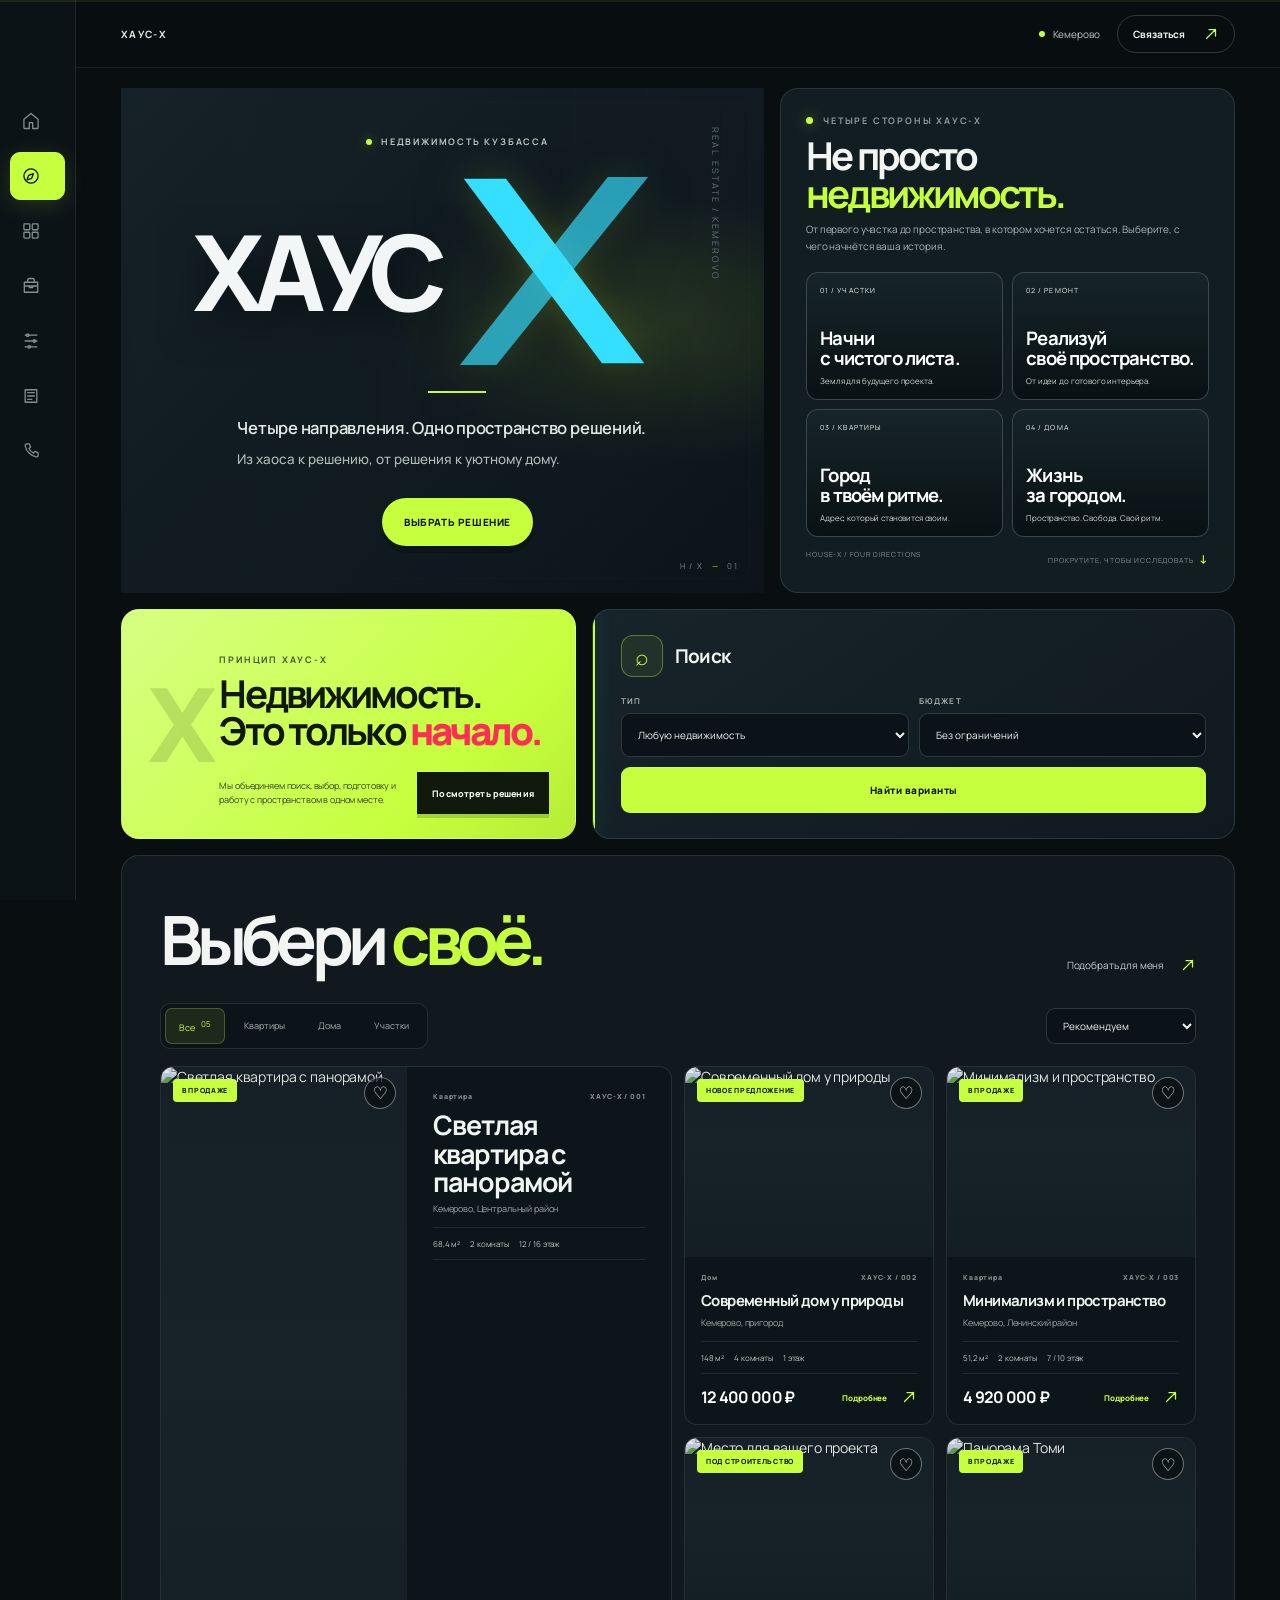
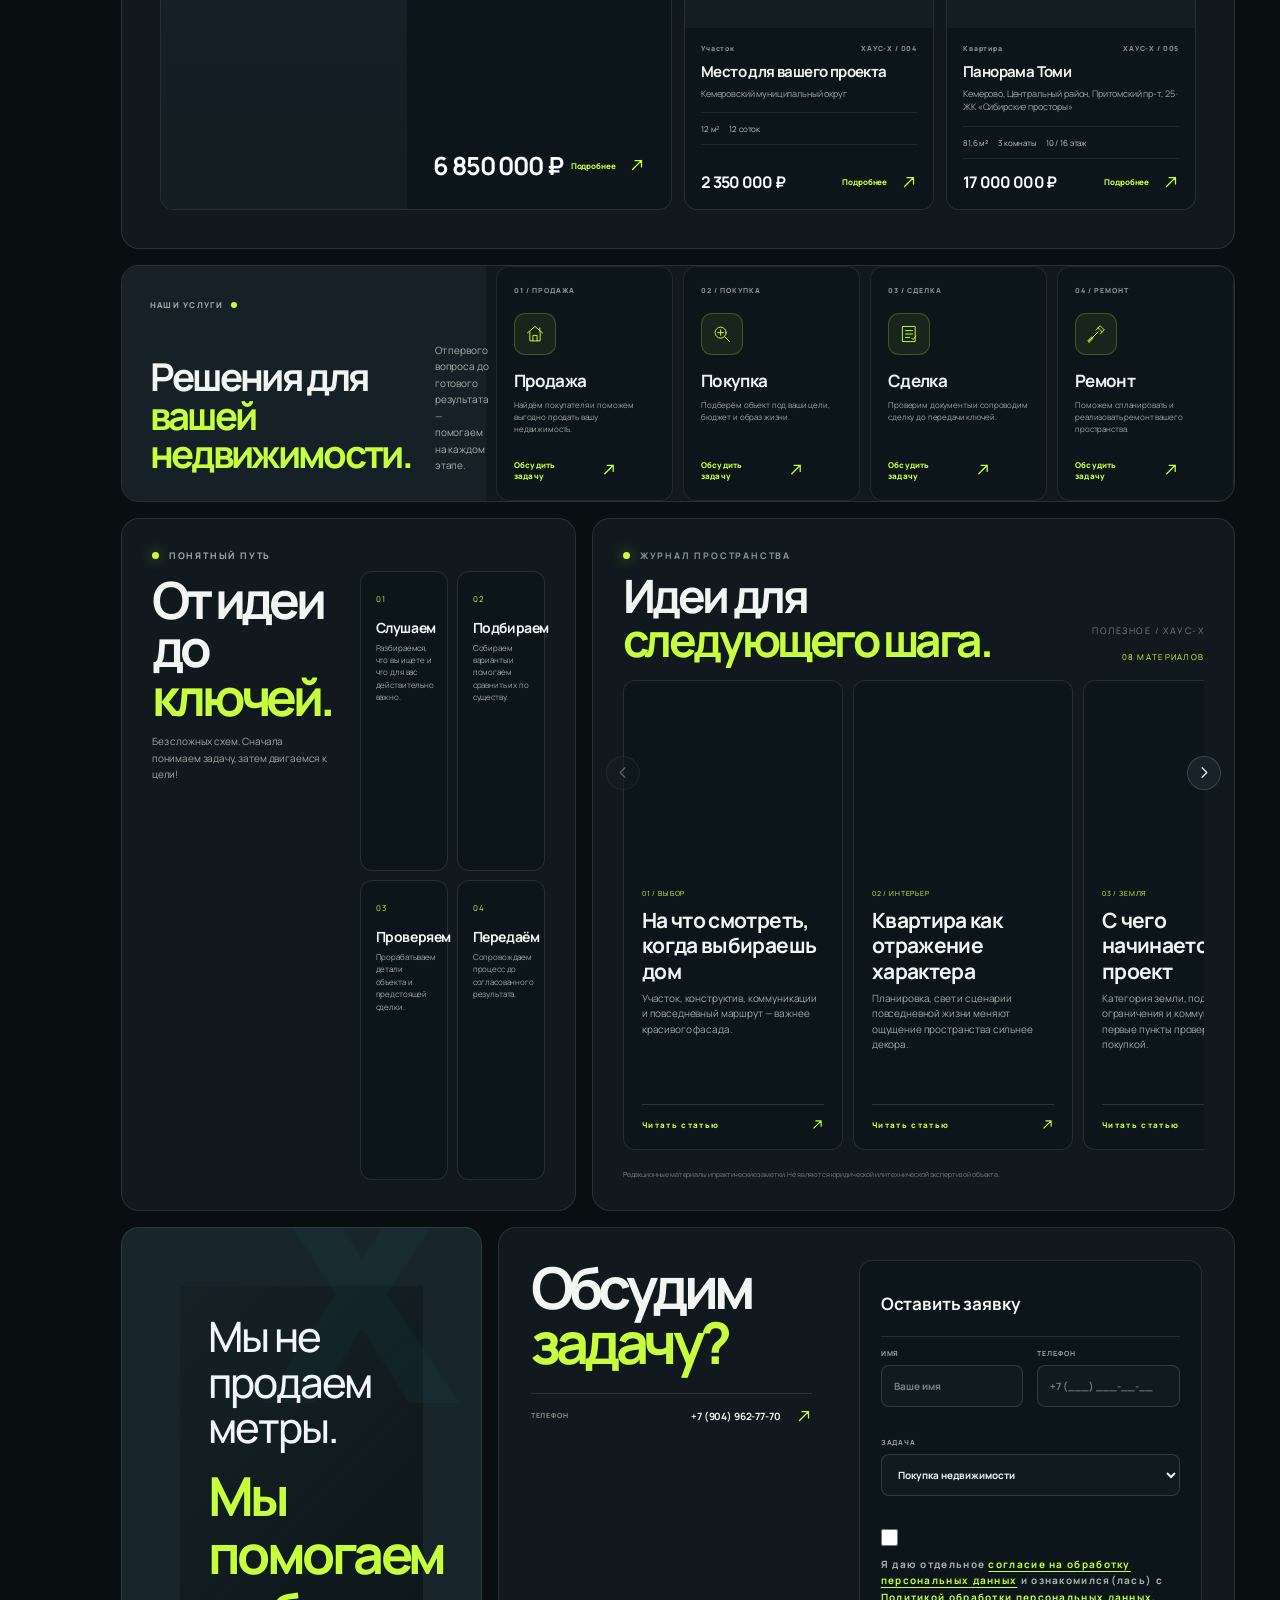
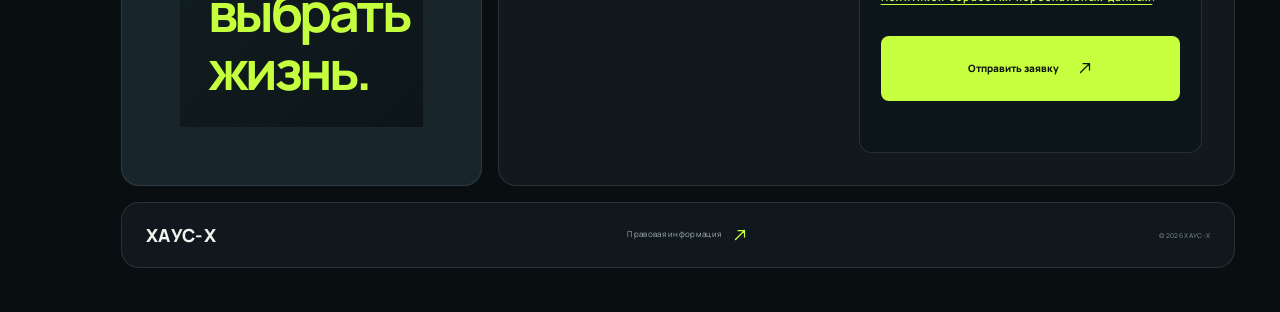
==== commit 26a25c96: "Refresh stylesheet cache key" ====
--- a/index.html
+++ b/index.html
@@ -18,8 +18,8 @@
 <title>ХАУС-X — недвижимость в Кемерово и Кузбассе: квартиры, дома, участки</title>
 <link rel="preconnect" href="https://fonts.googleapis.com"><link rel="preconnect" href="https://fonts.gstatic.com" crossorigin>
 <link href="https://fonts.googleapis.com/css2?family=Manrope:wght@400;500;600;700;800&display=swap" rel="stylesheet">
-<link rel="stylesheet" href="styles.css?v=20261114-effects1">
-<script src="properties.js?v=20261112-01" defer></script><script src="app.js?v=20261114-effects1" defer></script>
+<link rel="stylesheet" href="styles.css?v=20261126-process-frame-fix">
+<script src="properties.js?v=20261112-01" defer></script><script src="app.js?v=20261118-fullscreen-gallery1" defer></script>
 </head>
 <body>
 <div class="app-shell">
--- a/styles.css
+++ b/styles.css
@@ -1265,11 +1265,7 @@
  .brand-word{opacity:0;max-width:0;overflow:hidden;transition:opacity .18s ease,max-width .25s ease}
  .sidebar:hover:not(.is-scrolling) .brand,.sidebar:focus-within:not(.is-scrolling) .brand,.sidebar.is-expanded:not(.is-scrolling) .brand{justify-content:flex-start;padding:0 5px 48px}
  .sidebar:hover:not(.is-scrolling) .brand-word,.sidebar:focus-within:not(.is-scrolling) .brand-word,.sidebar.is-expanded:not(.is-scrolling) .brand-word{opacity:1;max-width:160px}
- .sidebar-expand{position:absolute;top:28px;right:-13px;width:27px;height:27px;display:grid;place-items:center;border:1px solid #35434c;border-radius:50%;background:#151d23;color:#c6ff3d;cursor:pointer;box-shadow:0 5px 18px #0006;transition:transform .25s ease,background .2s ease}
- .sidebar-expand:hover{background:#202b32}
- .sidebar-expand svg{width:14px;height:14px;fill:none;stroke:currentColor;stroke-width:2;stroke-linecap:round;stroke-linejoin:round;transition:transform .25s ease}
- .sidebar.is-expanded:not(.is-scrolling) .sidebar-expand svg,.sidebar:hover:not(.is-scrolling) .sidebar-expand svg,.sidebar:focus-within:not(.is-scrolling) .sidebar-expand svg{transform:rotate(180deg)}
- .side-nav{margin-top:32px;gap:7px}
+   .side-nav{margin-top:32px;gap:7px}
  .side-nav a{height:48px;min-width:0;padding:0;justify-content:center;gap:13px;border-radius:10px;white-space:nowrap;overflow:hidden}
  .side-nav a .nav-icon{width:20px;height:20px;min-width:20px;fill:none;stroke:currentColor;stroke-width:1.55;stroke-linecap:round;stroke-linejoin:round}
  .side-nav a .nav-label{opacity:0;max-width:0;overflow:hidden;transition:opacity .16s ease,max-width .25s ease}
@@ -1287,11 +1283,9 @@
  .sidebar.is-scrolling .brand-word,.sidebar.is-scrolling .side-nav a .nav-label{opacity:0!important;max-width:0!important}
  .sidebar.is-scrolling .side-nav a{justify-content:center!important;padding:0!important}
  .sidebar.is-scrolling .side-nav a b,.sidebar.is-scrolling .side-nav a .nav-dot,.sidebar.is-scrolling .sidebar-bottom{display:none!important}
- .sidebar.is-scrolling .sidebar-expand svg{transform:none!important}
 }
 @media(max-width:1100px) and (min-width:761px){.sidebar{width:76px;padding:22px 10px 16px}.workspace{margin-left:76px}}
 @media(max-width:760px){
- .sidebar-expand{display:none}
  .sidebar{width:260px;padding:29px 20px 20px;align-items:stretch}
  .brand{padding:0 5px 48px;justify-content:flex-start}
  .brand-word{opacity:1;max-width:none}
@@ -1302,5 +1296,361 @@
  .sidebar-bottom{opacity:1;max-height:none;overflow:visible;pointer-events:auto}
 }
 @media(prefers-reduced-motion:reduce){
- .sidebar,.sidebar-expand,.sidebar-expand svg,.brand-word,.side-nav a .nav-label,.sidebar-bottom{transition:none!important}
-}
+ .sidebar,.brand-word,.side-nav a .nav-label,.sidebar-bottom{transition:none!important}
+}
+
+
+/* Mobile fixed icon rail */
+@media(max-width:760px){
+ .sidebar{
+  position:fixed;inset:0 auto 0 0;z-index:50;
+  width:64px;height:100dvh;min-height:100vh;
+  padding:18px 7px 14px;
+  transform:none!important;
+  overflow-x:hidden;overflow-y:auto;
+  background:#0e1217;border-right:1px solid var(--line);
+  box-shadow:8px 0 28px #0005;
+  transition:width .26s cubic-bezier(.2,.75,.25,1),padding .26s ease;
+  cursor:pointer;
+ }
+ .sidebar.open{width:252px;padding:24px 16px 16px}
+ .workspace{margin-left:64px}
+ .topbar{padding-left:14px}
+ #menuToggle{display:none!important}
+ .sidebar .brand{height:36px;padding:0;justify-content:center;overflow:hidden;white-space:nowrap}
+ .sidebar .brand-word{opacity:0;max-width:0;overflow:hidden;transition:opacity .18s ease,max-width .24s ease}
+ .sidebar.open .brand{justify-content:flex-start;padding:0 5px 34px}
+ .sidebar.open .brand-word{opacity:1;max-width:160px}
+ .sidebar .side-nav{display:grid;gap:7px;margin-top:26px}
+ .sidebar .side-nav a{height:46px;min-width:0;padding:0;justify-content:center;gap:13px;border-radius:9px;white-space:nowrap;overflow:hidden}
+ .sidebar .side-nav a .nav-icon{width:20px;height:20px;min-width:20px;fill:none;stroke:currentColor;stroke-width:1.55;stroke-linecap:round;stroke-linejoin:round}
+ .sidebar .side-nav a .nav-label{opacity:0;max-width:0;overflow:hidden;transition:opacity .16s ease,max-width .22s ease}
+ .sidebar .side-nav a b,.sidebar .side-nav a .nav-dot{display:none}
+ .sidebar.open .side-nav{margin-top:0}
+ .sidebar.open .side-nav a{justify-content:flex-start;padding:0 12px}
+ .sidebar.open .side-nav a .nav-label{opacity:1;max-width:170px}
+ .sidebar.open .side-nav a b,.sidebar.open .side-nav a .nav-dot{display:block}
+ .sidebar .side-nav a.active{background:#c6ff3d;color:#10160e;border-color:#c6ff3d;box-shadow:0 5px 22px #c6ff3d25}
+ .sidebar .side-nav a.active .nav-icon{color:#10160e}
+ .sidebar .sidebar-bottom{opacity:0;max-height:0;overflow:hidden;pointer-events:none}
+ .sidebar.open .sidebar-bottom{opacity:1;max-height:180px;overflow:visible;pointer-events:auto;margin-top:auto}
+}
+@media(prefers-reduced-motion:reduce){
+ .sidebar,.sidebar .brand-word,.sidebar .side-nav a .nav-label{transition:none!important}
+}
+
+
+/* Mobile sidebar: full logo and unclipped footer */
+@media(max-width:760px){
+ .sidebar{
+  box-sizing:border-box;
+  height:100vh;
+  height:100dvh;
+  min-height:100svh;
+  padding-top:max(18px,env(safe-area-inset-top));
+  padding-bottom:max(18px,env(safe-area-inset-bottom));
+  overflow-x:hidden;
+  overflow-y:auto;
+  overscroll-behavior:contain;
+ }
+ .sidebar.open{
+  padding-top:max(22px,env(safe-area-inset-top));
+  padding-bottom:max(18px,env(safe-area-inset-bottom));
+ }
+ .sidebar .brand{
+  box-sizing:border-box;
+  display:flex;
+  flex:0 0 auto;
+  width:100%;
+  height:auto;
+  min-height:58px;
+  padding:10px 5px 22px;
+  align-items:center;
+  justify-content:flex-start;
+  overflow:visible;
+ }
+ .sidebar.open .brand{
+  height:auto;
+  min-height:70px;
+  padding:10px 5px 24px;
+ }
+ .sidebar .brand-word{
+  display:block;
+  flex:0 0 auto;
+  width:auto;
+  max-width:0;
+  font-size:17px;
+  line-height:1.35;
+  white-space:nowrap;
+  overflow:hidden;
+ }
+ .sidebar.open .brand-word{
+  max-width:190px;
+  overflow:visible;
+ }
+ .sidebar .side-nav{flex:0 0 auto}
+ .sidebar .sidebar-bottom{
+  box-sizing:border-box;
+  flex:0 0 auto;
+  width:100%;
+  max-height:none!important;
+  height:auto;
+  margin-top:auto;
+  padding-bottom:2px;
+  overflow:visible!important;
+ }
+ .sidebar.open .sidebar-bottom{
+  opacity:1;
+  pointer-events:auto;
+ }
+ .sidebar .side-help,.sidebar .side-phone,.sidebar .side-copy{
+  box-sizing:border-box;
+  max-width:100%;
+ }
+}
+
+
+/* HOUSE-X motion suite: restrained transitions, tactile states and scroll reveals */
+.property-card,.universe-card,.service-tile,.journal-card{
+ transform-style:preserve-3d;
+ backface-visibility:hidden;
+ transition:transform .42s cubic-bezier(.2,.75,.25,1),border-color .3s,box-shadow .35s,opacity .28s;
+}
+@media(hover:hover) and (pointer:fine) and (prefers-reduced-motion:no-preference){
+ .property-card:hover,.universe-card:hover,.service-tile:hover,.journal-card:hover{
+  transform:perspective(950px) rotateX(var(--tilt-y,0deg)) rotateY(var(--tilt-x,0deg)) translateY(-3px);
+  box-shadow:0 18px 42px #0004,0 0 0 1px #c6ff3d12;
+ }
+}
+.property-card:active,.universe-card:active,.service-tile:active,.journal-card:active,
+.property-card.is-pressed,.universe-card.is-pressed,.service-tile.is-pressed,.journal-card.is-pressed,
+.btn:active,.search-submit:active,.manifesto-cta:active,.gallery-plan-button:active{
+ transform:scale(.985);
+}
+.property-card .property-image img{transition:transform .7s cubic-bezier(.2,.75,.25,1),filter .5s}
+.property-card:hover .property-image img{transform:scale(1.055)}
+.gallery-main{overflow:hidden}
+.gallery-main img{transition:opacity .22s ease,transform .42s cubic-bezier(.2,.75,.25,1)}
+.gallery-main img.gallery-image-change{animation:galleryImageIn .42s cubic-bezier(.2,.75,.25,1)}
+@keyframes galleryImageIn{from{opacity:.35;transform:scale(1.025)}to{opacity:1;transform:scale(1)}}
+
+/* Filter results cross-fade while keeping the existing sort/filter logic intact */
+.property-grid{transition:opacity .18s ease,transform .22s ease}
+.property-grid.is-updating{opacity:.28;transform:translateY(7px)}
+.property-grid[aria-busy="true"]{pointer-events:none}
+.property-card.will-reveal{transition:opacity .62s ease,transform .62s cubic-bezier(.2,.75,.2,1),border-color .3s,box-shadow .35s}
+.empty-state{animation:motionFadeUp .35s ease both}
+
+/* Modal and article window entrance/exit */
+.modal{
+ display:flex;
+ visibility:hidden;
+ opacity:0;
+ pointer-events:none;
+ transition:opacity .28s ease,visibility .28s ease;
+}
+.modal.open{display:flex;visibility:visible;opacity:1;pointer-events:auto}
+.modal-backdrop{opacity:0;transition:opacity .32s ease}
+.modal.open .modal-backdrop{opacity:1}
+.modal-panel{
+ opacity:0;
+ transform:translateY(22px) scale(.975);
+ transition:transform .38s cubic-bezier(.2,.8,.2,1),opacity .28s ease;
+ will-change:transform,opacity;
+}
+.modal.open .modal-panel{opacity:1;transform:translateY(0) scale(1)}
+.modal-close{transition:background .2s,border-color .2s,color .2s,transform .25s}
+.modal-close:hover{transform:rotate(90deg);border-color:var(--acid);color:var(--acid)}
+
+/* Soft lime edge-light for primary actions */
+.btn,.search-submit,.manifesto-cta,.gallery-plan-button,.neon-button{
+ position:relative;
+ isolation:isolate;
+ transition:transform .22s ease,box-shadow .28s ease,background-color .25s ease;
+}
+.btn:hover,.search-submit:hover,.manifesto-cta:hover,.gallery-plan-button:hover,.neon-button:hover{
+ box-shadow:0 0 0 1px #c6ff3d66,0 0 22px #c6ff3d28,0 8px 26px #0003;
+}
+.btn:focus-visible,.search-submit:focus-visible,.manifesto-cta:focus-visible,.gallery-plan-button:focus-visible{
+ outline:2px solid var(--acid);outline-offset:4px;
+}
+
+/* Sidebar icon micro-interactions */
+.side-nav a .nav-icon{transform-origin:center;transition:transform .28s cubic-bezier(.2,.8,.2,1),color .22s,filter .22s}
+.side-nav a:hover .nav-icon{transform:translateY(-2px) scale(1.08);filter:drop-shadow(0 0 5px #c6ff3d55)}
+.side-nav a.active .nav-icon{animation:navIconSettle .38s cubic-bezier(.2,.8,.2,1)}
+@keyframes navIconSettle{0%{transform:scale(.82)}65%{transform:scale(1.16)}100%{transform:scale(1)}}
+
+/* Additional section entrances, layered over the existing scroll reveal */
+.motion-section{opacity:0;transform:translateY(18px);transition:opacity .72s ease,transform .72s cubic-bezier(.2,.75,.2,1)}
+.motion-section.motion-in{opacity:1;transform:translateY(0)}
+@keyframes motionFadeUp{from{opacity:0;transform:translateY(9px)}to{opacity:1;transform:translateY(0)}}
+
+@media(max-width:760px){
+ .property-card:active,.universe-card:active,.service-tile:active,.journal-card:active{transform:scale(.99)}
+}
+@media(prefers-reduced-motion:reduce){
+ .property-card,.universe-card,.service-tile,.journal-card,.property-image img,.gallery-main img,
+ .modal,.modal-backdrop,.modal-panel,.modal-close,.btn,.search-submit,.manifesto-cta,.gallery-plan-button,
+ .side-nav a .nav-icon,.motion-section,.property-grid,.empty-state{animation:none!important;transition:none!important;transform:none!important}
+ .motion-section{opacity:1!important}
+}
+
+
+/* Reliable touch scrolling inside property and journal dialogs, including iOS Safari */
+@media(max-width:760px){
+ .modal{
+  box-sizing:border-box;
+  overflow:hidden;
+  align-items:center;
+  justify-content:center;
+  padding:max(10px,env(safe-area-inset-top)) 10px max(10px,env(safe-area-inset-bottom));
+  touch-action:pan-y;
+ }
+ .modal-panel{
+  box-sizing:border-box;
+  width:100%;
+  height:calc(100dvh - max(20px,env(safe-area-inset-top)) - max(20px,env(safe-area-inset-bottom)));
+  max-height:calc(100dvh - max(20px,env(safe-area-inset-top)) - max(20px,env(safe-area-inset-bottom)));
+  min-height:0;
+  overflow-x:hidden;
+  overflow-y:auto;
+  -webkit-overflow-scrolling:touch;
+  overscroll-behavior-y:contain;
+  touch-action:pan-y;
+  scroll-behavior:smooth;
+  scrollbar-width:thin;
+  scrollbar-color:#52616b transparent;
+ }
+ .modal-panel #modalContent{
+  min-height:0;
+  overflow:visible;
+ }
+ .modal-close{
+  position:sticky;
+  float:right;
+  top:10px;
+  right:auto;
+  margin:10px 10px -46px auto;
+  display:grid;
+  place-items:center;
+  flex:0 0 36px;
+ }
+ .modal-hero,.property-gallery,.journal-modal-cover{
+  flex-shrink:0;
+ }
+}
+@media(max-width:760px) and (prefers-reduced-motion:reduce){
+ .modal-panel{scroll-behavior:auto}
+}
+
+
+/* FINAL FIX: scroll the popup itself on every screen size */
+#propertyModal .modal-panel{
+  box-sizing:border-box !important;
+  display:block !important;
+  height:auto !important;
+  max-height:calc(100vh - 40px) !important;
+  max-height:calc(100dvh - 40px) !important;
+  min-height:0 !important;
+  overflow-x:hidden !important;
+  overflow-y:auto !important;
+  -webkit-overflow-scrolling:touch !important;
+  overscroll-behavior-y:contain;
+  touch-action:pan-y;
+  scrollbar-gutter:stable;
+}
+#propertyModal #modalContent{
+  display:flow-root;
+  min-height:0;
+  overflow:visible !important;
+}
+#propertyModal .modal-panel > .modal-close{
+  position:sticky;
+  float:right;
+  top:10px;
+  z-index:20;
+  margin:10px 10px -46px auto;
+}
+@media(max-width:760px){
+  #propertyModal .modal{
+    overflow:hidden;
+  }
+  #propertyModal .modal-panel{
+    width:100% !important;
+    max-height:calc(100vh - 20px) !important;
+    max-height:calc(100dvh - max(20px,env(safe-area-inset-top)) - max(20px,env(safe-area-inset-bottom))) !important;
+    border-radius:16px;
+  }
+}
+@media(prefers-reduced-motion:reduce){
+  #propertyModal .modal-panel{scroll-behavior:auto}
+}
+
+
+/* Full-screen property photo viewer */
+.photo-viewer{position:fixed;inset:0;z-index:120;display:none;align-items:center;justify-content:center;background:rgba(2,5,8,.97);padding:64px 76px 54px;touch-action:pan-y}
+.photo-viewer.is-open{display:flex;animation:photoViewerIn .22s ease both}
+.photo-viewer-image{display:block;max-width:100%;max-height:100%;width:auto;height:auto;object-fit:contain;user-select:none;-webkit-user-drag:none}
+.photo-viewer-close,.photo-viewer-arrow{position:absolute;z-index:2;display:grid;place-items:center;border:1px solid rgba(255,255,255,.35);background:rgba(8,14,18,.48);color:#fff;cursor:pointer;backdrop-filter:blur(8px);transition:background .2s,border-color .2s,color .2s}
+.photo-viewer-close{top:20px;right:22px;width:44px;height:44px;font:300 32px/1 Manrope,sans-serif}
+.photo-viewer-arrow{top:50%;transform:translateY(-50%);width:54px;height:72px;font:300 48px/1 Manrope,sans-serif}
+.photo-viewer-prev{left:18px}.photo-viewer-next{right:18px}
+.photo-viewer-close:hover,.photo-viewer-arrow:hover{background:#c6ff3d;border-color:#c6ff3d;color:#10160c}
+.photo-viewer-count{position:absolute;bottom:18px;left:50%;transform:translateX(-50%);padding:8px 12px;background:rgba(8,14,18,.62);color:#fff;font:700 11px/1 Manrope,sans-serif;letter-spacing:.14em}
+.photo-viewer-arrow[hidden]{display:none}
+.photo-viewer-open{overflow:hidden}
+[data-gallery-main]{cursor:zoom-in}
+@keyframes photoViewerIn{from{opacity:0}to{opacity:1}}
+@media(max-width:760px){
+ .photo-viewer{padding:54px 12px 58px}
+ .photo-viewer-arrow{width:38px;height:54px;font-size:36px;background:rgba(8,14,18,.28);border-color:rgba(255,255,255,.2)}
+ .photo-viewer-prev{left:5px}.photo-viewer-next{right:5px}
+ .photo-viewer-close{top:max(12px,env(safe-area-inset-top));right:12px;width:40px;height:40px}
+ .photo-viewer-count{bottom:max(14px,env(safe-area-inset-bottom))}
+}
+@media(prefers-reduced-motion:reduce){.photo-viewer.is-open{animation:none}}
+
+
+/* Контраст активных иконок боковой навигации на кислотном фоне */
+.sidebar .side-nav a.active .nav-icon{stroke:#10160e!important;color:#10160e!important;opacity:1}
+
+
+/* Sidebar: keep the brand fully visible when the desktop menu expands. */
+@media(min-width:761px){
+  .sidebar:hover:not(.is-scrolling) .brand,
+  .sidebar:focus-within:not(.is-scrolling) .brand,
+  .sidebar.is-expanded:not(.is-scrolling) .brand{
+    height:auto!important;
+    min-height:43px;
+    flex:0 0 auto;
+    overflow:visible!important;
+    align-items:center;
+    padding:0 5px 34px!important;
+  }
+}
+/* Keep every navigation glyph centered in its own fixed icon slot. */
+.sidebar .side-nav a{
+  align-items:center;
+}
+.sidebar .side-nav a .nav-icon{
+  display:block;
+  width:20px;
+  height:20px;
+  min-width:20px;
+  flex:0 0 20px;
+  margin:0;
+  align-self:center;
+}
+@media(max-width:760px){
+  .sidebar.open .brand{
+    height:auto!important;
+    min-height:36px;
+    flex:0 0 auto;
+    overflow:visible!important;
+    align-items:center;
+    padding:0 5px 34px!important;
+  }
+}
+/* Process steps: remove obsolete outer frame */
+.process-steps{border:0!important}
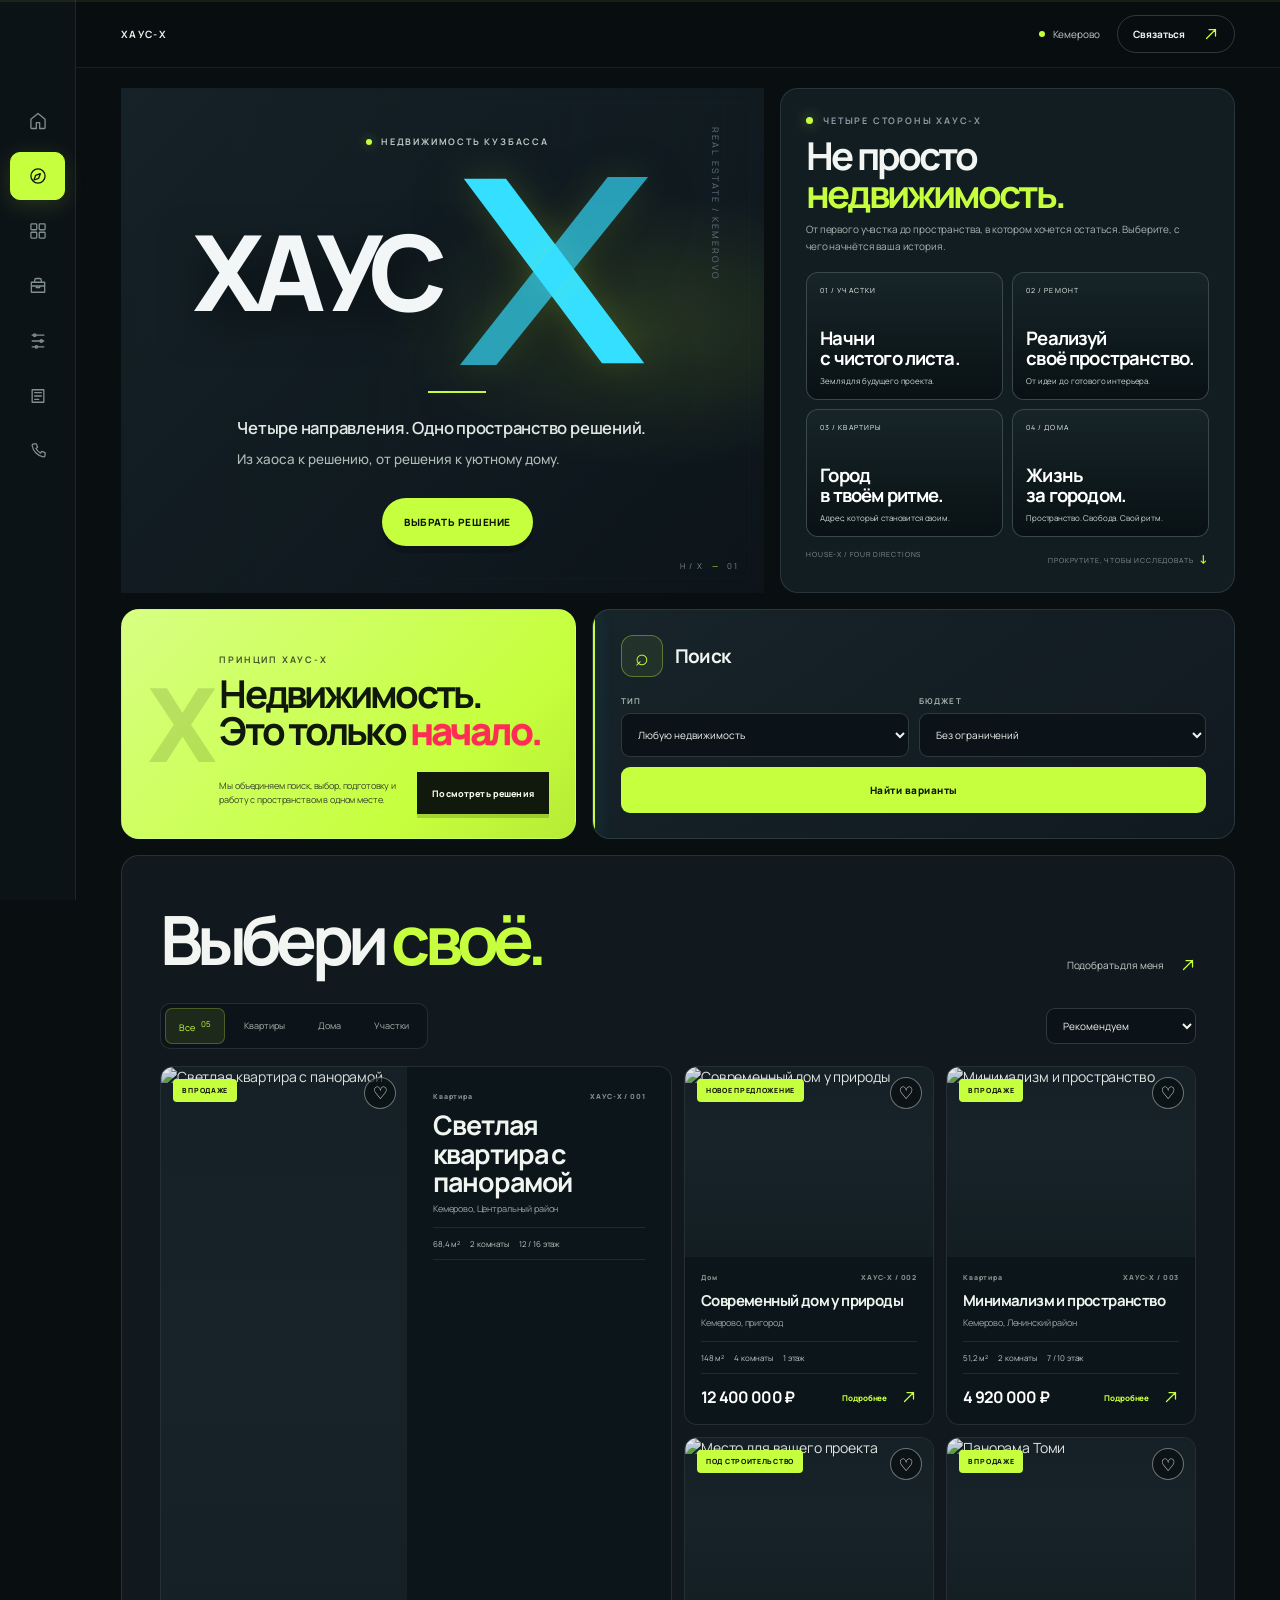
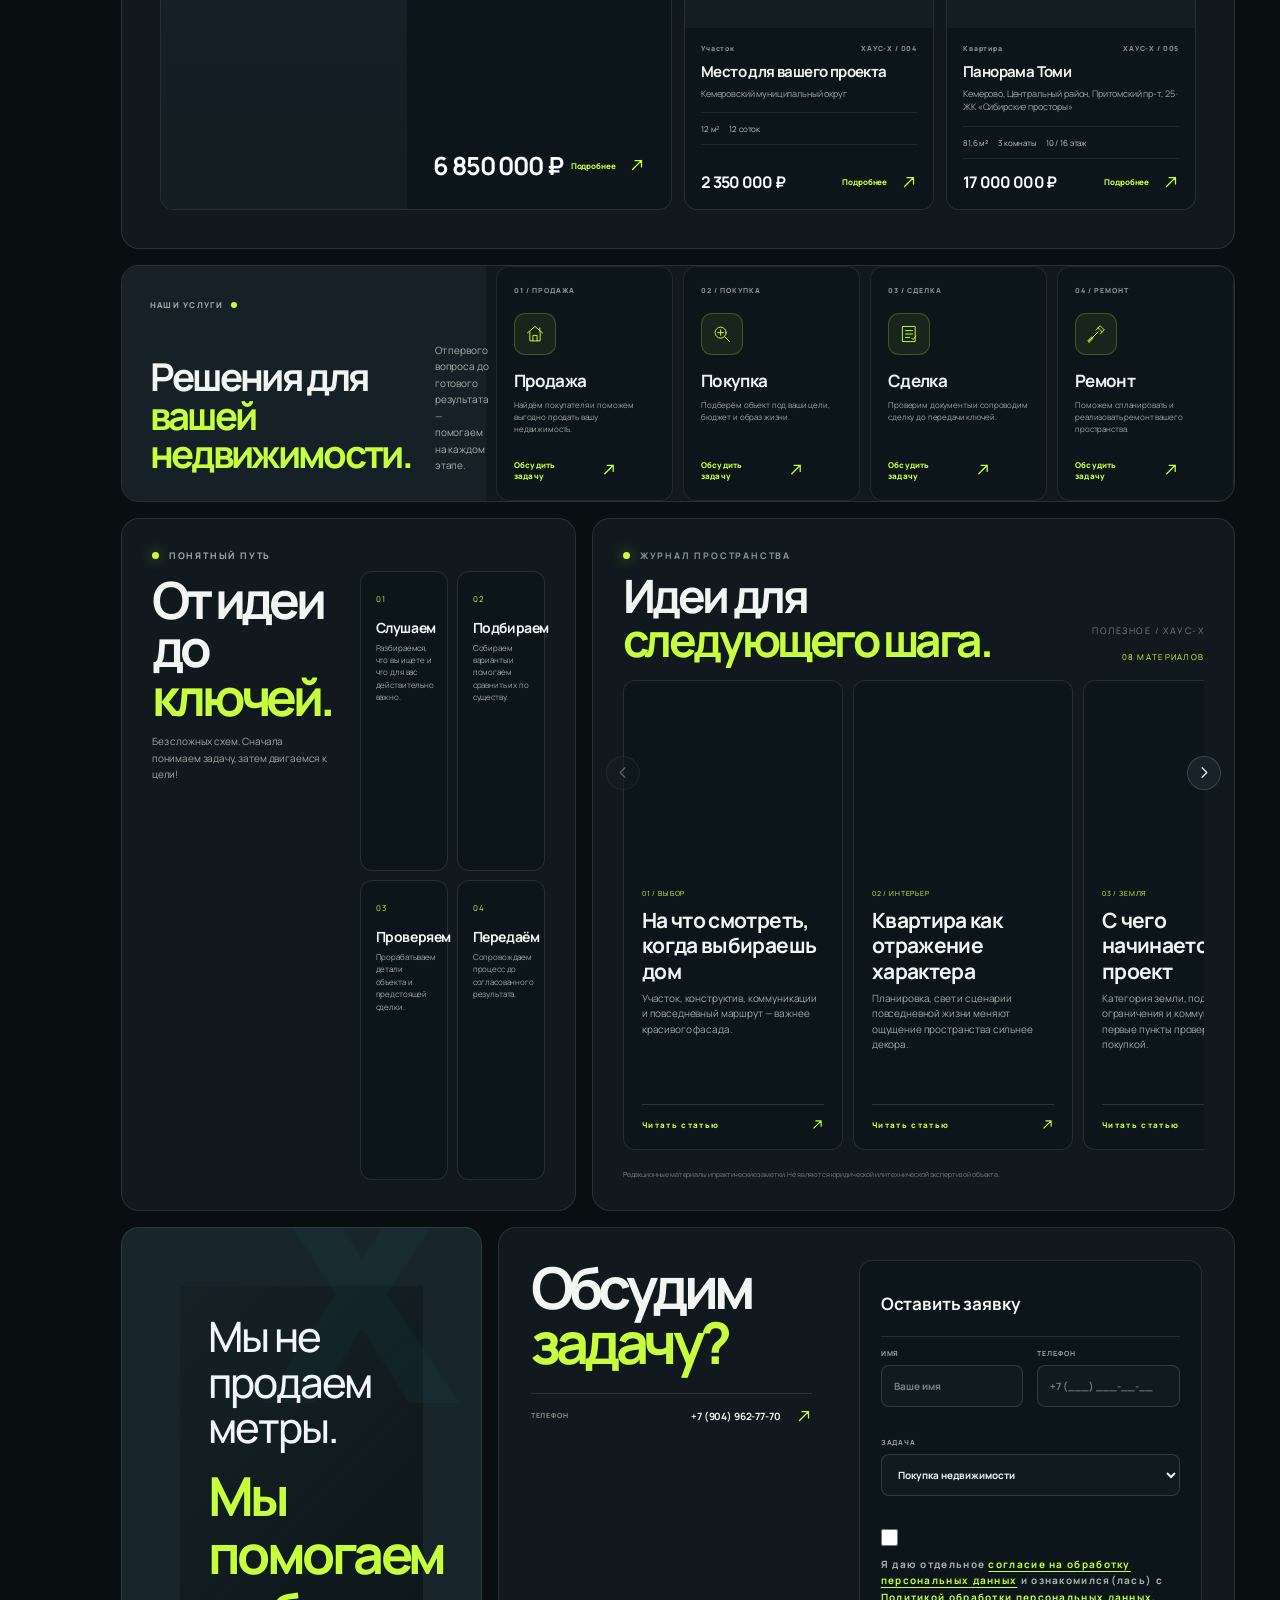
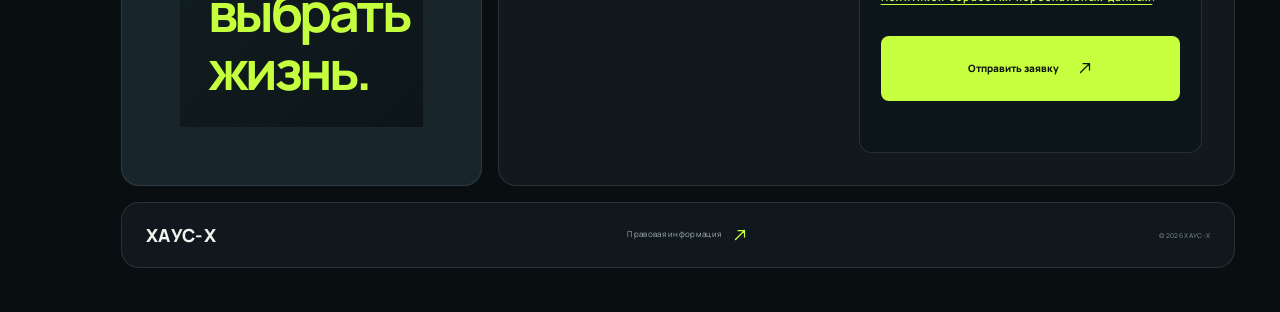
==== commit fdb0f6f9: "Refresh sidebar stylesheet cache key" ====
--- a/index.html
+++ b/index.html
@@ -18,7 +18,7 @@
 <title>ХАУС-X — недвижимость в Кемерово и Кузбассе: квартиры, дома, участки</title>
 <link rel="preconnect" href="https://fonts.googleapis.com"><link rel="preconnect" href="https://fonts.gstatic.com" crossorigin>
 <link href="https://fonts.googleapis.com/css2?family=Manrope:wght@400;500;600;700;800&display=swap" rel="stylesheet">
-<link rel="stylesheet" href="styles.css?v=20261126-process-frame-fix">
+<link rel="stylesheet" href="styles.css?v=20261126-sidebar-icon-center">
 <script src="properties.js?v=20261112-01" defer></script><script src="app.js?v=20261118-fullscreen-gallery1" defer></script>
 </head>
 <body>
--- a/styles.css
+++ b/styles.css
@@ -1654,3 +1654,20 @@
 }
 /* Process steps: remove obsolete outer frame */
 .process-steps{border:0!important}
+
+/* Compact desktop sidebar: center the icon itself in the full highlighted row. */
+@media(min-width:761px){
+  .sidebar:not(:hover):not(:focus-within):not(.is-expanded) .side-nav a .nav-label,
+  .sidebar.is-scrolling .side-nav a .nav-label{
+    display:none!important;
+  }
+  .sidebar:not(:hover):not(:focus-within):not(.is-expanded) .side-nav a .nav-icon,
+  .sidebar.is-scrolling .side-nav a .nav-icon{
+    margin-inline:auto!important;
+  }
+  .sidebar:hover:not(.is-scrolling) .side-nav a .nav-label,
+  .sidebar:focus-within:not(.is-scrolling) .side-nav a .nav-label,
+  .sidebar.is-expanded:not(.is-scrolling) .side-nav a .nav-label{
+    display:inline-block!important;
+  }
+}
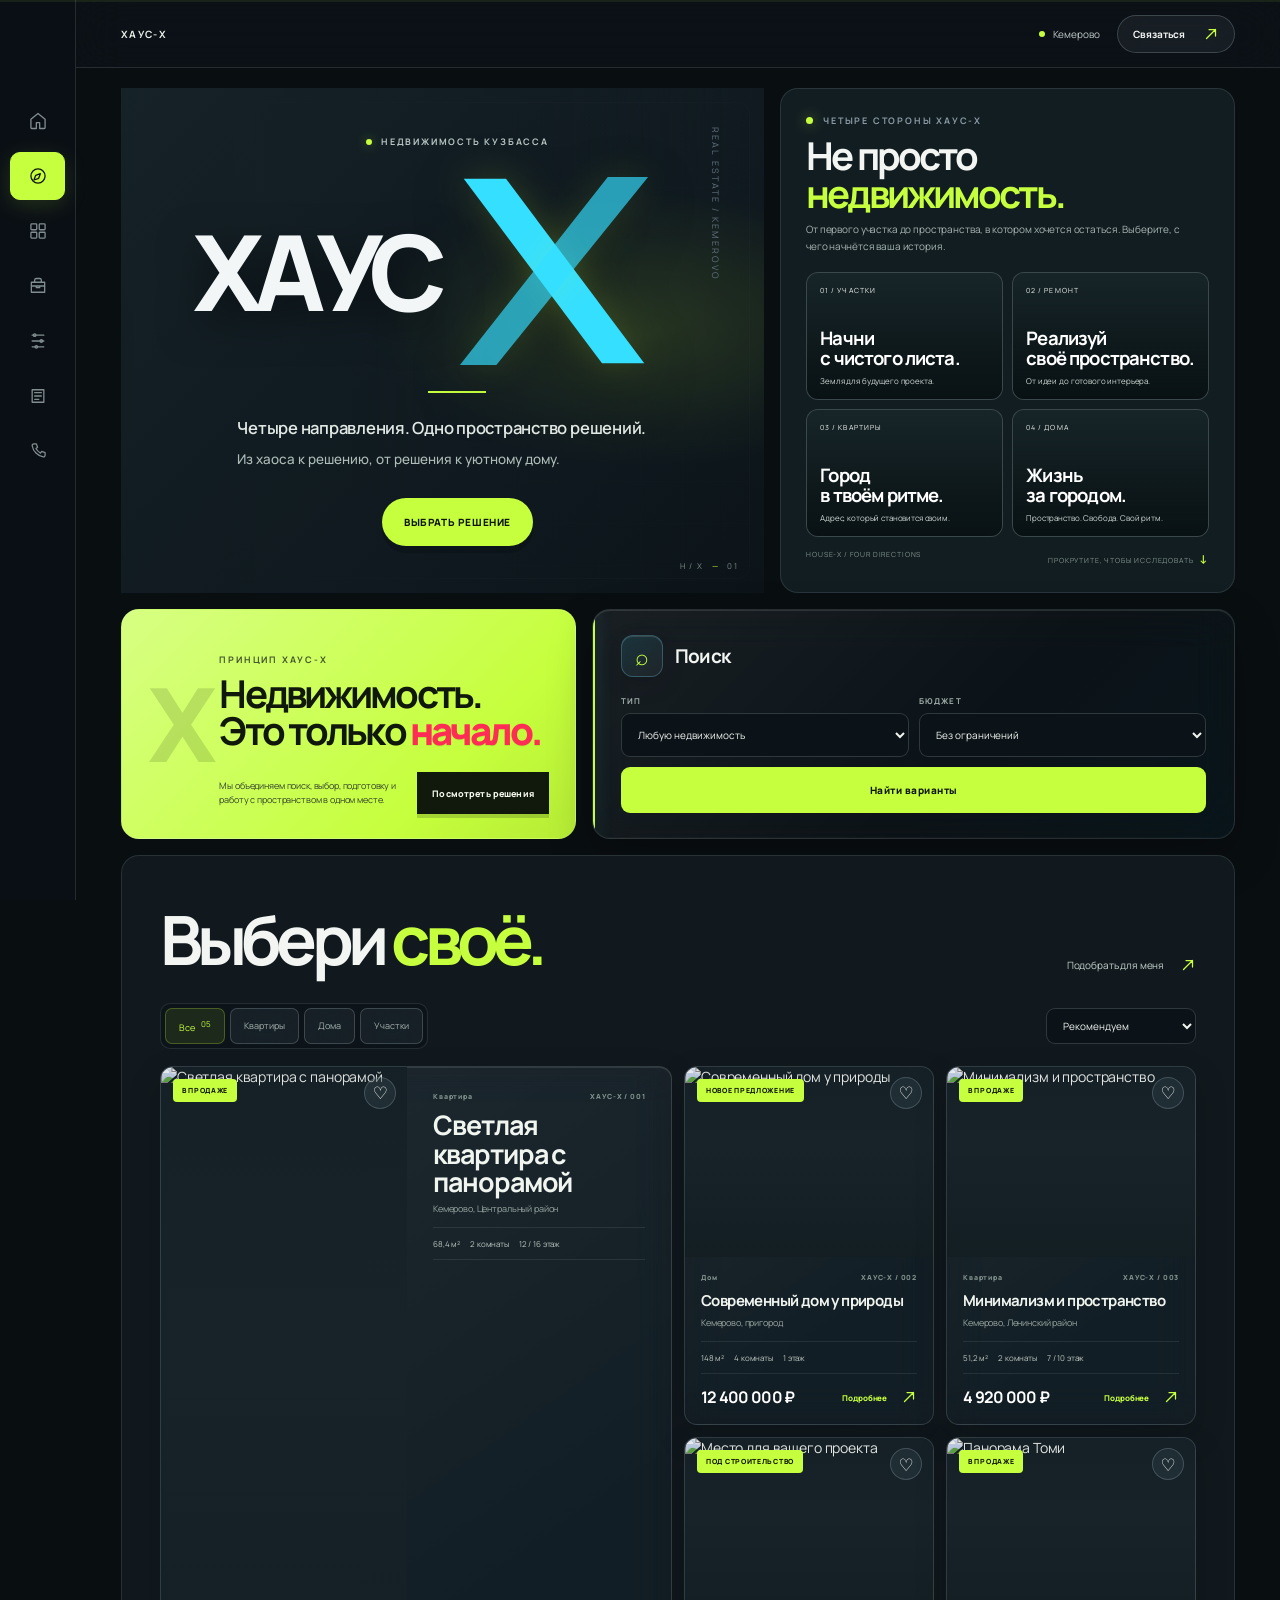
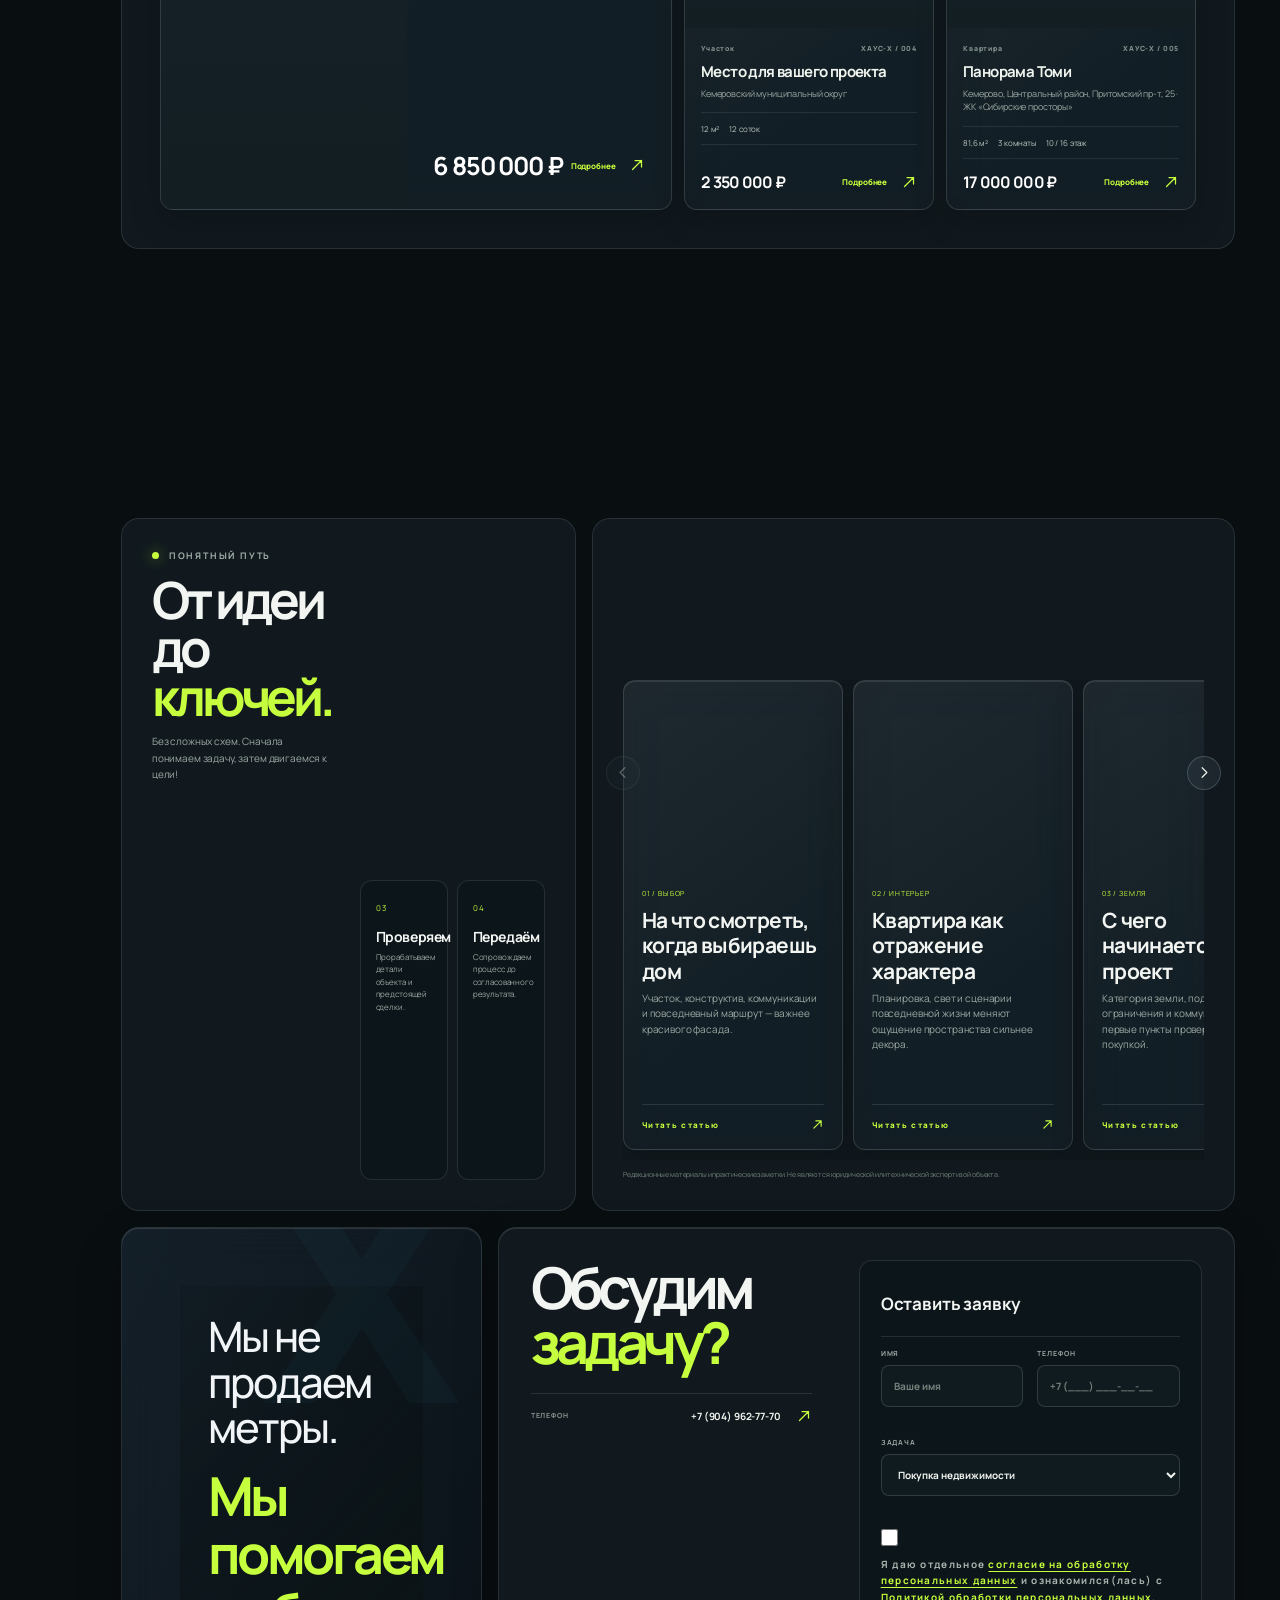
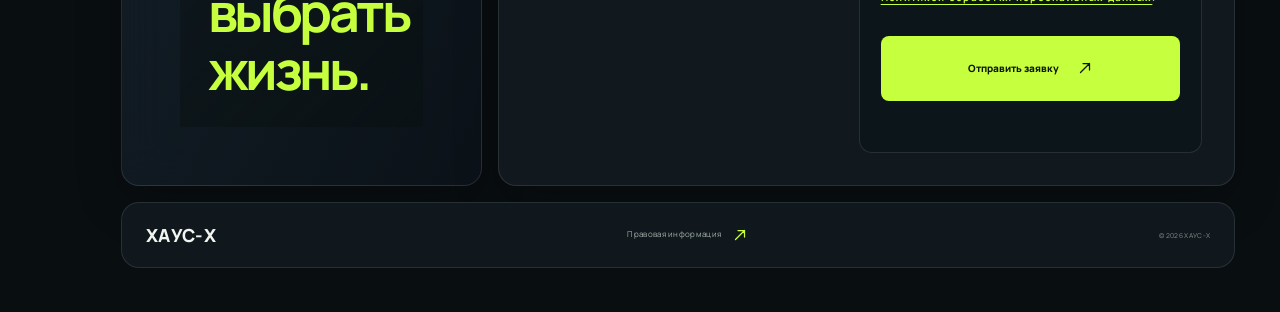
==== commit b8c1b825: "Add restrained Liquid Glass styling" ====
--- a/index.html
+++ b/index.html
@@ -18,7 +18,7 @@
 <title>ХАУС-X — недвижимость в Кемерово и Кузбассе: квартиры, дома, участки</title>
 <link rel="preconnect" href="https://fonts.googleapis.com"><link rel="preconnect" href="https://fonts.gstatic.com" crossorigin>
 <link href="https://fonts.googleapis.com/css2?family=Manrope:wght@400;500;600;700;800&display=swap" rel="stylesheet">
-<link rel="stylesheet" href="styles.css?v=20261126-sidebar-icon-center">
+<link rel="stylesheet" href="styles.css?v=20261126-liquid-glass">
 <script src="properties.js?v=20261112-01" defer></script><script src="app.js?v=20261118-fullscreen-gallery1" defer></script>
 </head>
 <body>
--- a/styles.css
+++ b/styles.css
@@ -1671,3 +1671,23 @@
     display:inline-block!important;
   }
 }
+
+
+/* HOUSE-X Liquid Glass: restrained iOS-inspired translucent surfaces */
+:root{--glass-line:rgba(210,232,244,.17);--glass-highlight:rgba(255,255,255,.11);--glass-shadow:0 18px 46px rgba(0,0,0,.22)}
+.sidebar{background:rgba(11,16,22,.82);border-right-color:rgba(190,220,235,.14);-webkit-backdrop-filter:blur(26px) saturate(155%);backdrop-filter:blur(26px) saturate(155%)}
+.topbar{background:rgba(13,18,24,.78);border-bottom-color:rgba(190,220,235,.14);-webkit-backdrop-filter:blur(24px) saturate(160%);backdrop-filter:blur(24px) saturate(160%)}
+.welcome-card{background:linear-gradient(135deg,rgba(24,37,47,.82),rgba(13,20,27,.76));border-color:rgba(190,220,235,.2);-webkit-backdrop-filter:blur(20px) saturate(145%);backdrop-filter:blur(20px) saturate(145%);box-shadow:inset 0 1px 0 rgba(255,255,255,.13),inset 0 -1px 0 rgba(255,255,255,.025),var(--glass-shadow)}
+.quick-panel{background:linear-gradient(135deg,rgba(255,255,255,.075),rgba(255,255,255,.025) 58%,rgba(56,217,255,.035));border-color:var(--glass-line);-webkit-backdrop-filter:blur(22px) saturate(155%);backdrop-filter:blur(22px) saturate(155%);box-shadow:inset 0 1px 0 var(--glass-highlight),inset 0 -1px 0 rgba(255,255,255,.025),var(--glass-shadow)}
+.property-card,.journal-card{background:linear-gradient(145deg,rgba(255,255,255,.065),rgba(255,255,255,.018) 70%)!important;border-color:rgba(195,220,234,.16);-webkit-backdrop-filter:blur(18px) saturate(150%);backdrop-filter:blur(18px) saturate(150%);box-shadow:inset 0 1px 0 rgba(255,255,255,.10),0 12px 32px rgba(0,0,0,.17)}
+.service-tile{background:linear-gradient(145deg,rgba(255,255,255,.075),rgba(255,255,255,.022) 62%,rgba(56,217,255,.035))!important;border-color:rgba(195,220,234,.17);-webkit-backdrop-filter:blur(20px) saturate(155%);backdrop-filter:blur(20px) saturate(155%);box-shadow:inset 0 1px 0 rgba(255,255,255,.12),inset 0 -1px 0 rgba(255,255,255,.025),0 16px 38px rgba(0,0,0,.19)}
+.about-strip{background:linear-gradient(115deg,rgba(24,37,47,.78),rgba(13,19,26,.76))!important;border-color:rgba(195,220,234,.18);-webkit-backdrop-filter:blur(22px) saturate(150%);backdrop-filter:blur(22px) saturate(150%);box-shadow:inset 0 1px 0 rgba(255,255,255,.12),var(--glass-shadow)}
+.contact-panel{background:linear-gradient(135deg,rgba(22,32,41,.82),rgba(13,19,25,.78));border-color:rgba(195,220,234,.18);-webkit-backdrop-filter:blur(22px) saturate(150%);backdrop-filter:blur(22px) saturate(150%);box-shadow:inset 0 1px 0 rgba(255,255,255,.11),var(--glass-shadow)}
+.modal-panel{background:rgba(17,25,33,.88);border-color:rgba(210,232,244,.22);-webkit-backdrop-filter:blur(28px) saturate(165%);backdrop-filter:blur(28px) saturate(165%);box-shadow:0 30px 100px rgba(0,0,0,.48),inset 0 1px 0 rgba(255,255,255,.13)}
+.modal-backdrop{background:rgba(2,6,10,.68);-webkit-backdrop-filter:blur(14px) saturate(120%);backdrop-filter:blur(14px) saturate(120%)}
+.modal-close,.property-fav,.top-contact,.journal-control,.filter-tabs button:not(.active){background:rgba(255,255,255,.055);border-color:rgba(210,232,244,.2);-webkit-backdrop-filter:blur(14px) saturate(150%);backdrop-filter:blur(14px) saturate(150%)}
+.panel-icon,.service-icon{background:linear-gradient(145deg,rgba(56,217,255,.12),rgba(255,255,255,.035));border-color:rgba(120,207,230,.28);box-shadow:inset 0 1px 0 rgba(255,255,255,.12),0 8px 22px rgba(0,0,0,.16)}
+.side-help{background:rgba(255,255,255,.045);border-color:rgba(210,232,244,.16);box-shadow:inset 0 1px 0 rgba(255,255,255,.08);-webkit-backdrop-filter:blur(16px) saturate(145%);backdrop-filter:blur(16px) saturate(145%)}
+@media(hover:hover) and (pointer:fine){.property-card:hover,.journal-card:hover{border-color:rgba(112,218,245,.48);box-shadow:inset 0 1px 0 rgba(255,255,255,.15),0 20px 48px rgba(0,0,0,.28),0 0 24px rgba(56,217,255,.055)}.service-tile:hover{border-color:rgba(198,255,61,.42);box-shadow:inset 0 1px 0 rgba(255,255,255,.16),0 22px 48px rgba(0,0,0,.28),0 0 24px rgba(198,255,61,.055)}.top-contact:hover,.modal-close:hover,.journal-control:hover{background:rgba(255,255,255,.105);border-color:rgba(198,255,61,.48)}}
+@media(max-width:760px){.sidebar{background:rgba(11,16,22,.94);-webkit-backdrop-filter:blur(22px) saturate(145%);backdrop-filter:blur(22px) saturate(145%)}.quick-panel,.property-card,.service-tile,.about-strip,.contact-panel,.journal-card,.modal-panel{-webkit-backdrop-filter:blur(14px) saturate(135%);backdrop-filter:blur(14px) saturate(135%)}}
+@media(prefers-reduced-transparency:reduce){.sidebar,.topbar,.quick-panel,.property-card,.service-tile,.about-strip,.contact-panel,.journal-card,.modal-panel,.side-help{-webkit-backdrop-filter:none!important;backdrop-filter:none!important}}
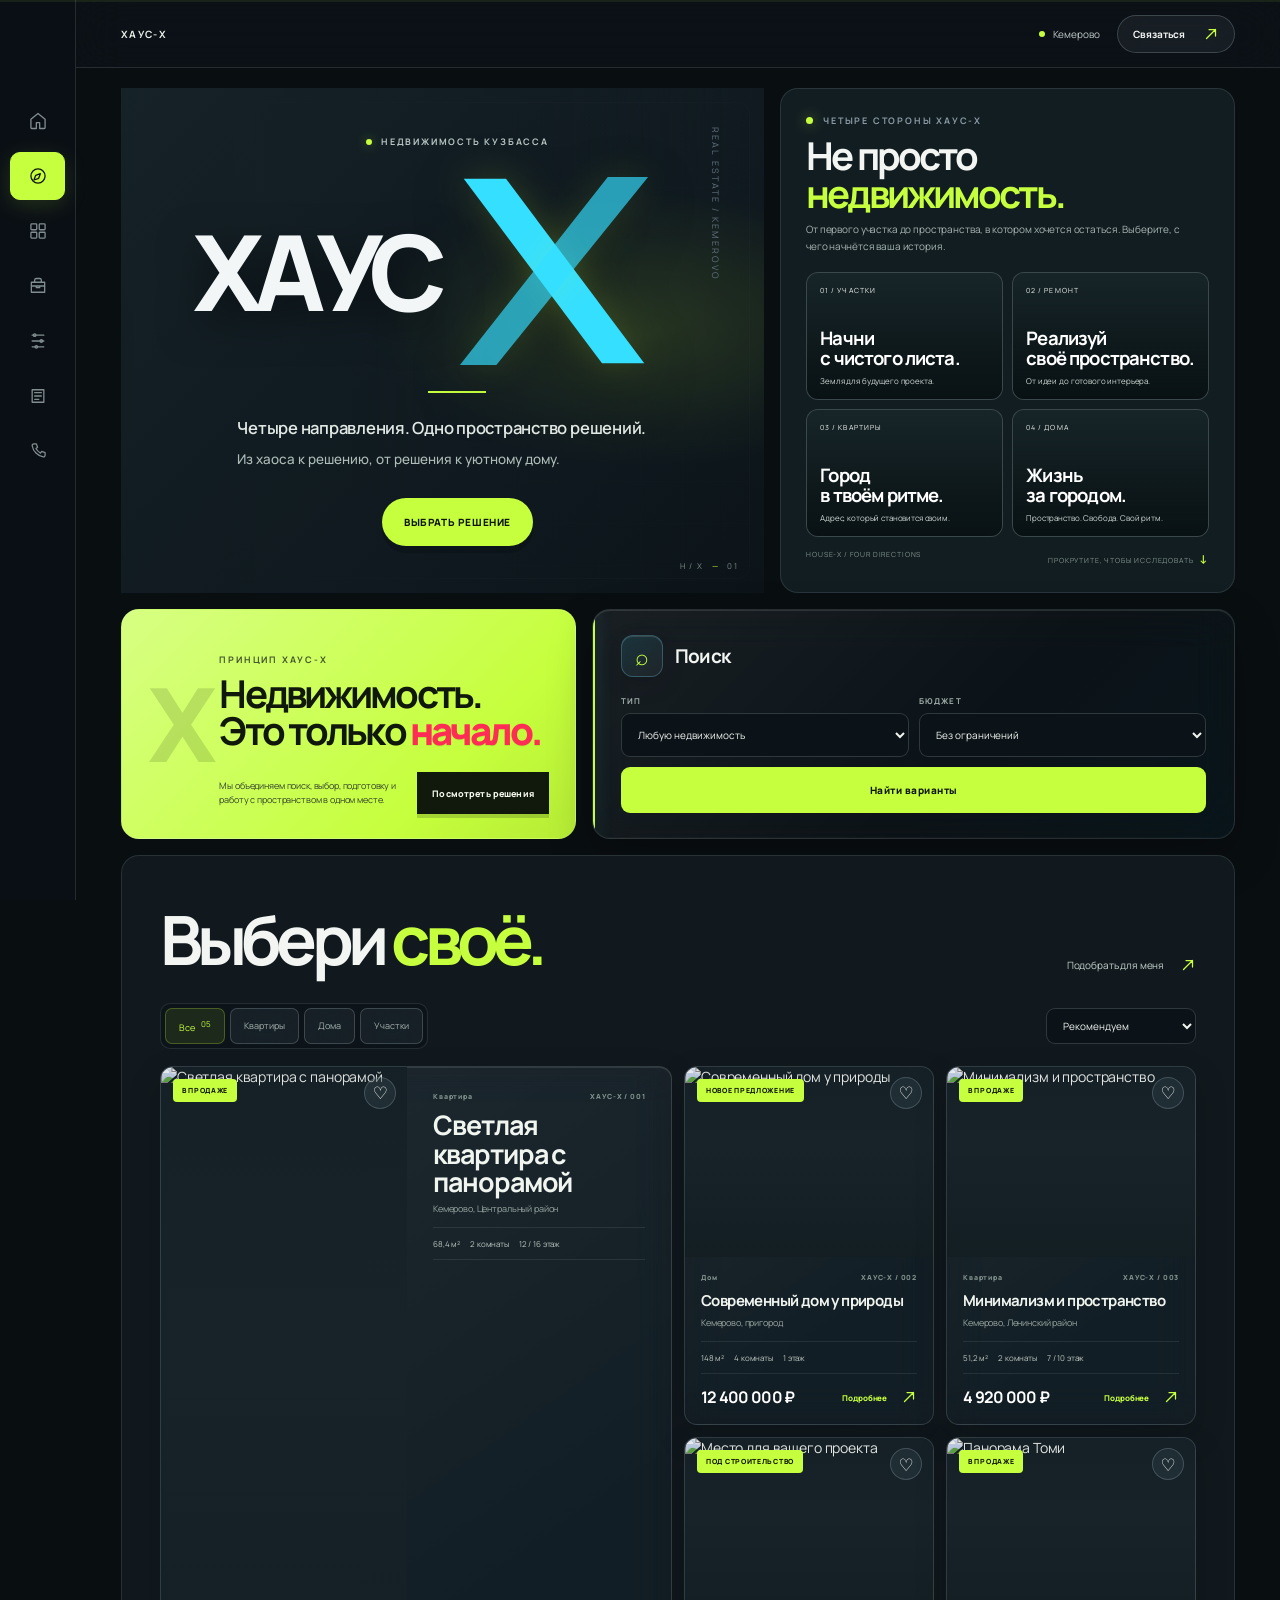
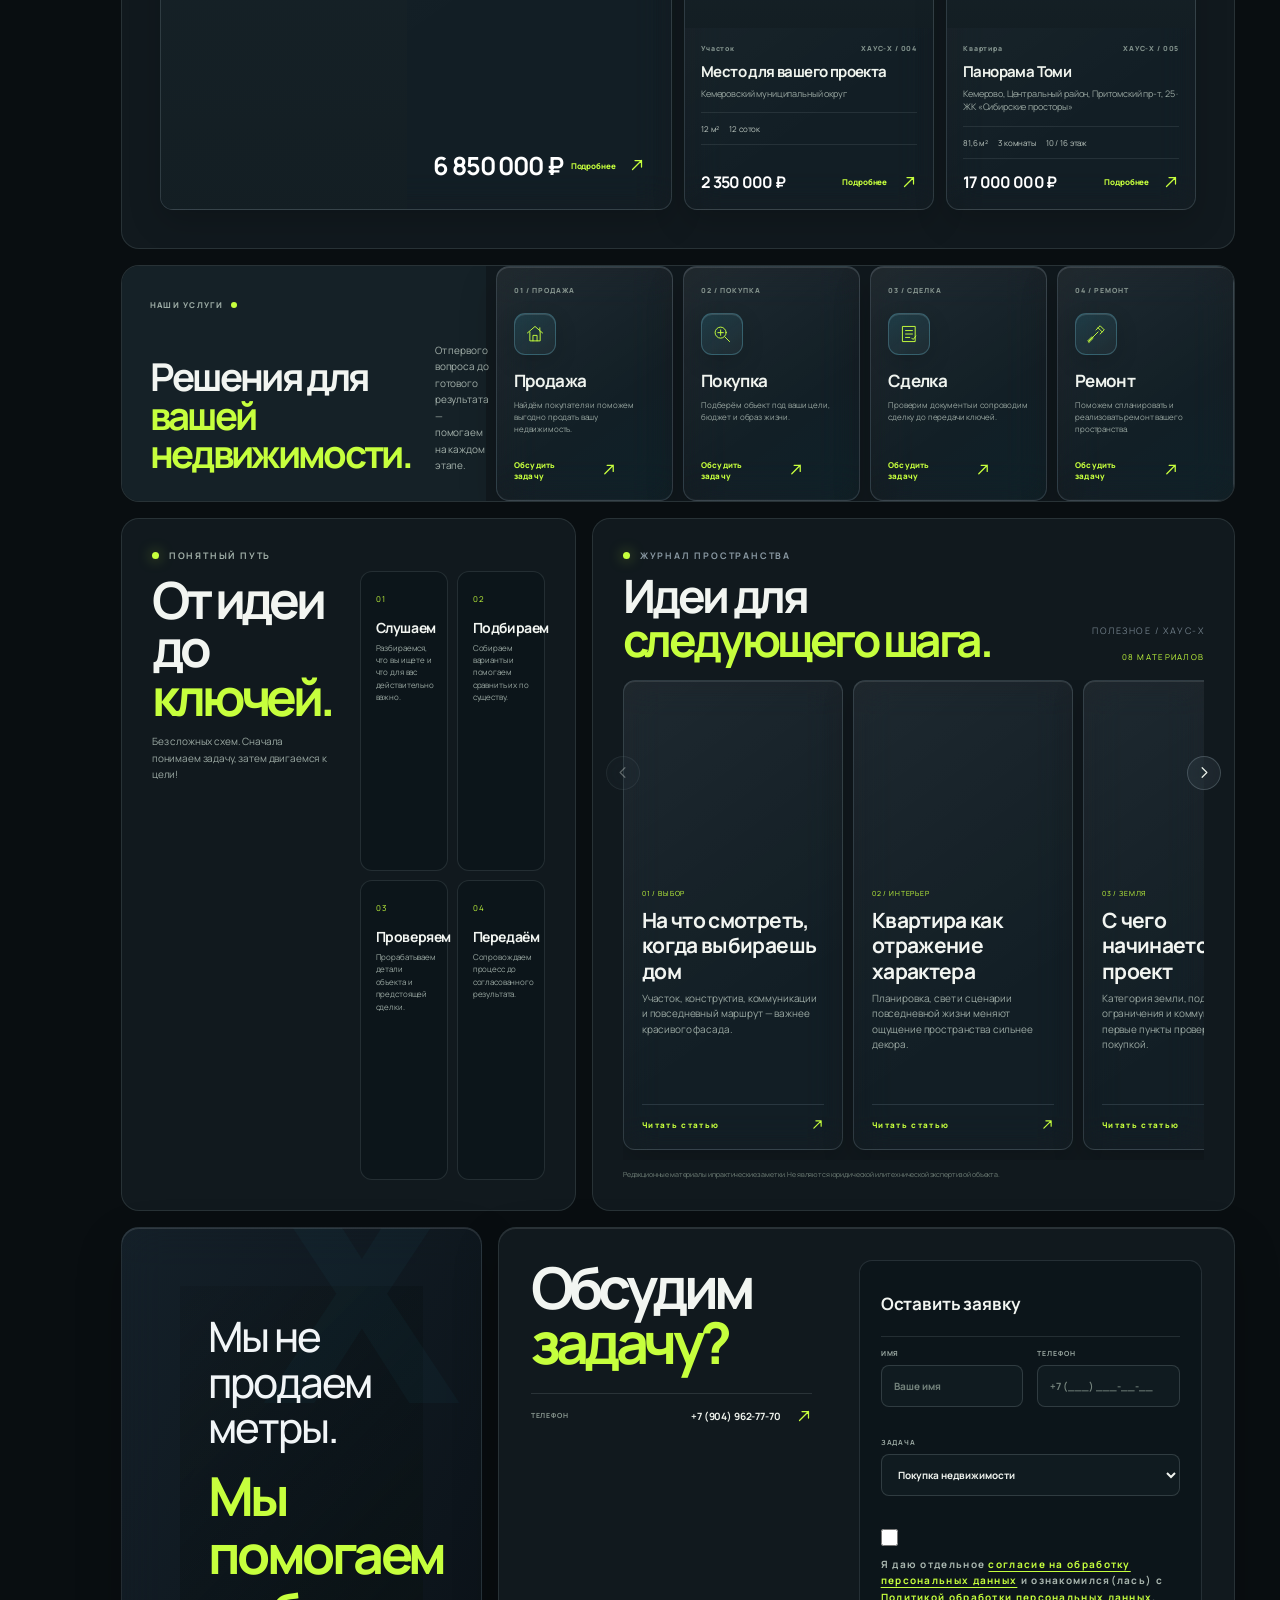
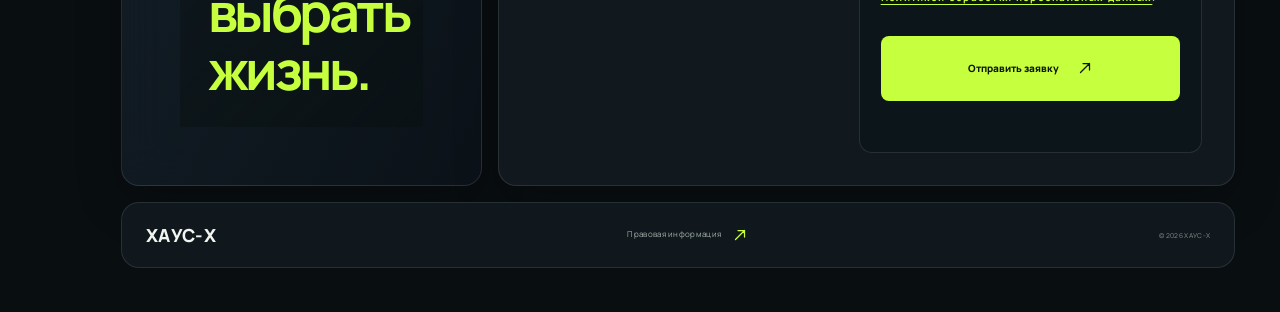
==== commit 5f2c5b12: "Add reverse photo transition and refresh gallery assets" ====
--- a/index.html
+++ b/index.html
@@ -18,8 +18,8 @@
 <title>ХАУС-X — недвижимость в Кемерово и Кузбассе: квартиры, дома, участки</title>
 <link rel="preconnect" href="https://fonts.googleapis.com"><link rel="preconnect" href="https://fonts.gstatic.com" crossorigin>
 <link href="https://fonts.googleapis.com/css2?family=Manrope:wght@400;500;600;700;800&display=swap" rel="stylesheet">
-<link rel="stylesheet" href="styles.css?v=20261126-liquid-glass">
-<script src="properties.js?v=20261112-01" defer></script><script src="app.js?v=20261118-fullscreen-gallery1" defer></script>
+<link rel="stylesheet" href="styles.css?v=20261126-cinematic-gallery2">
+<script src="properties.js?v=20261112-01" defer></script><script src="app.js?v=20261126-cinematic-gallery2" defer></script>
 </head>
 <body>
 <div class="app-shell">
--- a/styles.css
+++ b/styles.css
@@ -1691,3 +1691,74 @@
 @media(hover:hover) and (pointer:fine){.property-card:hover,.journal-card:hover{border-color:rgba(112,218,245,.48);box-shadow:inset 0 1px 0 rgba(255,255,255,.15),0 20px 48px rgba(0,0,0,.28),0 0 24px rgba(56,217,255,.055)}.service-tile:hover{border-color:rgba(198,255,61,.42);box-shadow:inset 0 1px 0 rgba(255,255,255,.16),0 22px 48px rgba(0,0,0,.28),0 0 24px rgba(198,255,61,.055)}.top-contact:hover,.modal-close:hover,.journal-control:hover{background:rgba(255,255,255,.105);border-color:rgba(198,255,61,.48)}}
 @media(max-width:760px){.sidebar{background:rgba(11,16,22,.94);-webkit-backdrop-filter:blur(22px) saturate(145%);backdrop-filter:blur(22px) saturate(145%)}.quick-panel,.property-card,.service-tile,.about-strip,.contact-panel,.journal-card,.modal-panel{-webkit-backdrop-filter:blur(14px) saturate(135%);backdrop-filter:blur(14px) saturate(135%)}}
 @media(prefers-reduced-transparency:reduce){.sidebar,.topbar,.quick-panel,.property-card,.service-tile,.about-strip,.contact-panel,.journal-card,.modal-panel,.side-help{-webkit-backdrop-filter:none!important;backdrop-filter:none!important}}
+
+
+/* HOUSE-X cinematic photo viewer: shared-element opening, glass controls and mobile-safe layout */
+.photo-viewer{
+  box-sizing:border-box;
+  background:radial-gradient(ellipse at 50% 46%,rgba(25,38,47,.76),rgba(3,7,11,.92) 72%);
+  -webkit-backdrop-filter:blur(24px) saturate(145%);
+  backdrop-filter:blur(24px) saturate(145%);
+  overflow:hidden;
+  isolation:isolate;
+}
+.photo-viewer.is-open{display:flex;animation:photoViewerIn .28s ease both}
+.photo-viewer-image{
+  position:relative;
+  z-index:1;
+  max-width:min(100%,1680px);
+  max-height:100%;
+  border-radius:10px;
+  box-shadow:0 28px 90px rgba(0,0,0,.42),0 0 0 1px rgba(255,255,255,.08);
+  transition:opacity .2s ease;
+}
+.photo-viewer-origin{
+  display:block;
+  max-width:none!important;
+  max-height:none!important;
+  object-fit:cover;
+  box-shadow:0 24px 80px rgba(0,0,0,.45);
+}
+.photo-viewer-close,.photo-viewer-arrow{
+  border:1px solid rgba(220,238,248,.22);
+  background:rgba(14,22,29,.48);
+  -webkit-backdrop-filter:blur(22px) saturate(165%);
+  backdrop-filter:blur(22px) saturate(165%);
+  box-shadow:inset 0 1px 0 rgba(255,255,255,.13),0 12px 30px rgba(0,0,0,.2);
+}
+.photo-viewer-close{border-radius:16px}
+.photo-viewer-arrow{border-radius:18px}
+.photo-viewer-count{
+  border:1px solid rgba(220,238,248,.18);
+  border-radius:999px;
+  background:rgba(14,22,29,.58);
+  -webkit-backdrop-filter:blur(20px) saturate(155%);
+  backdrop-filter:blur(20px) saturate(155%);
+  box-shadow:inset 0 1px 0 rgba(255,255,255,.1),0 8px 24px rgba(0,0,0,.22);
+  padding:10px 16px;
+}
+.photo-viewer-close:focus-visible,.photo-viewer-arrow:focus-visible{
+  outline:2px solid #c6ff3d;
+  outline-offset:4px;
+}
+.photo-viewer-arrow:active,.photo-viewer-close:active{transform:translateY(-50%) scale(.96)}
+.photo-viewer-close:active{transform:scale(.96)}
+@media(max-width:760px){
+  .photo-viewer{
+    padding:max(58px,calc(env(safe-area-inset-top) + 54px)) 10px max(66px,calc(env(safe-area-inset-bottom) + 58px));
+  }
+  .photo-viewer-image{max-width:100%;max-height:100%;border-radius:7px}
+  .photo-viewer-close{width:44px;height:44px;right:max(12px,env(safe-area-inset-right));}
+  .photo-viewer-arrow{width:44px;height:58px;border-radius:14px}
+  .photo-viewer-prev{left:max(7px,env(safe-area-inset-left))}
+  .photo-viewer-next{right:max(7px,env(safe-area-inset-right))}
+  .photo-viewer-count{bottom:max(16px,env(safe-area-inset-bottom));padding:10px 15px}
+}
+@media(prefers-reduced-motion:reduce){
+  .photo-viewer,.photo-viewer.is-open,.photo-viewer-image,.photo-viewer-origin,
+  .photo-viewer-close,.photo-viewer-arrow{animation:none!important;transition:none!important}
+}
+@media(prefers-reduced-transparency:reduce){
+  .photo-viewer{background:#05090d}
+  .photo-viewer-close,.photo-viewer-arrow,.photo-viewer-count{background:#101820;-webkit-backdrop-filter:none;backdrop-filter:none}
+}
